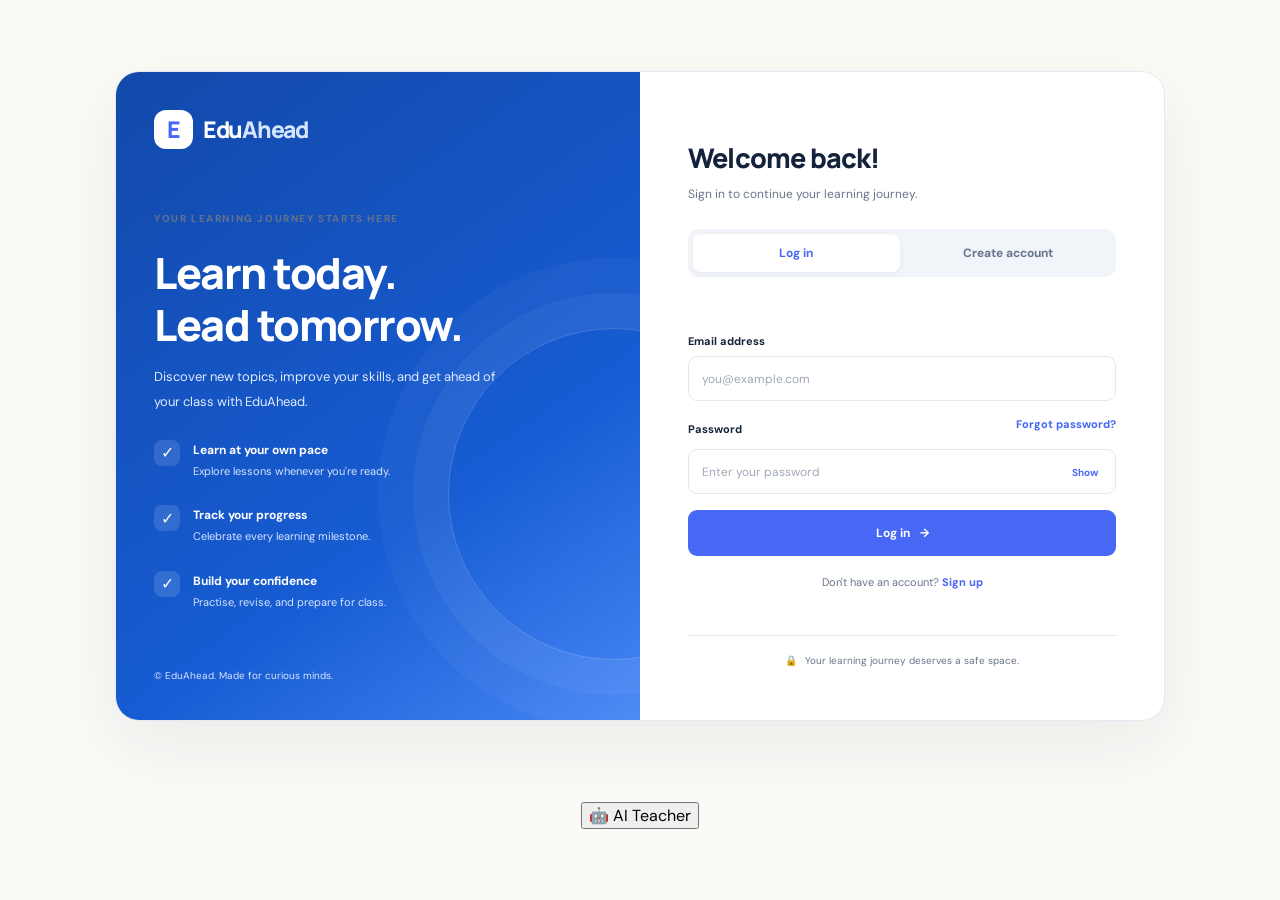
==== index.html @ b014bc75 "feat: Add login and registration functionality with tab switching - Implemented login and signup for" ====
<!DOCTYPE html>
<html lang="en">
<head>
  <meta charset="UTF-8">
  <meta name="viewport" content="width=device-width, initial-scale=1.0">
  <meta name="theme-color" content="#175cd3">
  <link rel="shortcut icon" href="1791923686177.jpg" type="image/jpg">
  <title>EduAhead | Login & Sign Up</title>
  <link rel="stylesheet" href="index2.css"> 
</head>
<body>
  <main class="auth-container">
    <section class="welcome-panel">
      <a href="#" class="brand">
        <span class="brand-logo">E</span>
        <span>Edu<span class="brand-blue">Ahead</span></span>
      </a>

      <div class="welcome-content">
        <span class="eyebrow">YOUR LEARNING JOURNEY STARTS HERE</span>
        <h1>Learn today.<br>Lead tomorrow.</h1>
        <p>
          Discover new topics, improve your skills, and get ahead
          of your class with EduAhead.
        </p>

        <div class="feature">
          <span>✓</span>
          <div>
            <strong>Learn at your own pace</strong>
            <small>Explore lessons whenever you're ready.</small>
          </div>
        </div>

        <div class="feature">
          <span>✓</span>
          <div>
            <strong>Track your progress</strong>
            <small>Celebrate every learning milestone.</small>
          </div>
        </div>

        <div class="feature">
          <span>✓</span>
          <div>
            <strong>Build your confidence</strong>
            <small>Practise, revise, and prepare for class.</small>
          </div>
        </div>
      </div>

      <p class="copyright">
        © <span id="year"></span> EduAhead. Made for curious minds.
      </p>
    </section>

    <section class="form-panel">
      <div class="mobile-brand">
        <span class="brand-logo">E</span>
        <span>Edu<span class="brand-blue">Ahead</span></span>
      </div>

      <div class="form-heading">
        <h2 id="formTitle">Welcome back!</h2>
        <p id="formSubtitle">Sign in to continue your learning journey.</p>
      </div>

      <div class="tabs">
        <button type="button" class="tab active" id="loginTab">
          Log in
        </button>
        <button type="button" class="tab" id="signupTab">
          Create account
        </button>
      </div>

      <div id="message" class="message" role="status"
           aria-live="polite"></div>

      <!-- LOGIN FORM -->
      <form id="loginForm">
        <div class="form-group">
          <label for="loginEmail">Email address</label>
          <input type="email" id="loginEmail"
                 placeholder="you@example.com" required>
        </div>

        <div class="form-group">
          <div class="label-row">
            <label for="loginPassword">Password</label>
            <button type="button" class="text-link"
                    id="forgotPassword">Forgot password?</button>
          </div>

          <div class="password-wrap">
            <input type="password" id="loginPassword"
                   placeholder="Enter your password"
                   minlength="6" required>
            <button type="button" class="show-password"
                    data-target="loginPassword">Show</button>
          </div>
        </div>

       <button
  type="submit" class="primary-button">
  Log in <span>→</span>
</button>

        <p class="switch-text">
          Don't have an account?
          <button type="button" class="text-link" id="toSignup">
            Sign up
          </button>
        </p>
      </form>

      <!-- REGISTRATION FORM -->
      <form id="signupForm" class="hidden">
        <div class="form-group">
          <label for="fullName">Full name</label>
          <input type="text" id="fullName"
                 placeholder="Enter your full name"
                 autocomplete="name" required>
        </div>

        <div class="form-group">
          <label for="signupEmail">Email address</label>
          <input type="email" id="signupEmail"
                 placeholder="you@example.com"
                 autocomplete="email" required>
        </div>

        <div class="form-group">
          <label for="role">Account type</label>
          <select id="role" required>
            <option value="student">Student</option>
            <option value="teacher">Teacher</option>
            <option value="administrator">Administrator</option>
          </select>
          <small class="field-hint">
            Administrator access must be approved separately.
          </small>
        </div>

        <div class="form-group">
          <label for="signupPassword">Create password</label>
          <div class="password-wrap">
            <input type="password" id="signupPassword"
                   placeholder="At least 8 characters"
                   minlength="8" autocomplete="new-password"
                   required>
            <button type="button" class="show-password"
                    data-target="signupPassword">Show</button>
          </div>
        </div>

        <div class="form-group">
          <label for="confirmPassword">Confirm password</label>
          <div class="password-wrap">
            <input type="password" id="confirmPassword"
                   placeholder="Repeat your password"
                   minlength="8" autocomplete="new-password"
                   required>
            <button type="button" class="show-password"
                    data-target="confirmPassword">Show</button>
          </div>
        </div>

        <label class="terms">
          <input type="checkbox" id="agreeTerms" required>
          <span>I agree to use EduAhead responsibly and follow its
            learning guidelines.</span>
        </label>

        <button type="submit" class="primary-button">
          Create account <span>→</span>
        </button>

        <p class="switch-text">
          Already registered?
          <button type="button" class="text-link" id="toLogin" >
            Log in
          </button>
        </p>
      </form>

      <p class="security-note">
        <span>🔒</span> Your learning journey deserves a safe space.
      </p>
    </section>
  </main>

  <script src="js/config.js"></script>
  <script src="js/backend.js"></script>
  <script src="script2.js"></script>
  <!-- AI Teacher Button -->
<button id="aiTeacherButton" class="ai-teacher-button"
        aria-label="Open AI Teacher">
  🤖 <span>AI Teacher</span>
</button>

<!-- AI Teacher Chat Window -->
<section id="aiTeacherPanel" class="ai-teacher-panel"
         role="dialog" aria-label="AI Teacher chat" hidden>

  <header class="ai-teacher-header">
    <div class="ai-teacher-avatar">🤖</div>
    <div>
      <h3>EduAhead AI Teacher</h3>
      <p>Here to help you learn</p>
    </div>
    <button id="closeAiTeacher" class="ai-close"
            aria-label="Close chat">×</button>
  </header>

  <div id="aiTeacherMessages" class="ai-teacher-messages"
       aria-live="polite">
    <div class="ai-message ai-bot">
      Hello! 👋 I'm your AI Teacher. Ask me about Mathematics,
      Science, English, or any topic you're studying.
    </div>
  </div>

  <form id="aiTeacherForm" class="ai-teacher-form">
    <input id="aiTeacherInput" type="text"
           placeholder="Ask your teacher a question..."
           autocomplete="off" required>
    <button id="aiTeacherSend" type="submit">Send</button>
  </form>
</section>

<link rel="stylesheet" href="ai-teacher.css">
<script src="ai-teacher.js" defer></script>
</body>
</html>
---- index2.css ----
@import url('https://fonts.googleapis.com/css2?family=DM+Sans:wght@400;500;600;700&family=Manrope:wght@400;500;600;700;800&display=swap');

:root {
  --blue: #175cd3;
  --blue-dark: #1249aa;
  --blue-light: #edf4ff;
  --text: #182230;
  --muted: #667085;
  --border: #e4e9f1;
  --background: #f5f7fb;
  --white: #ffffff;
}

* {
  box-sizing: border-box;
}

body {
  margin: 0;
  min-height: 100vh;
  padding: 30px;
  display: grid;
  place-items: center;
  background: var(--background);
  color: var(--text);
  font-family: 'DM Sans', sans-serif;
}

button, input, select {
  font: inherit;
}

button {
  cursor: pointer;
}

.auth-container {
  width: min(100%, 1050px);
  min-height: 650px;
  display: grid;
  grid-template-columns: 1fr 1fr;
  overflow: hidden;
  background: var(--white);
  border: 1px solid var(--border);
  border-radius: 24px;
  box-shadow: 0 25px 70px #18223012;
}

.welcome-panel {
  position: relative;
  display: flex;
  flex-direction: column;
  padding: 38px;
  color: white;
  background: linear-gradient(145deg, #1249aa, #175cd3 65%, #4787f5);
  overflow: hidden;
}

.welcome-panel::after {
  content: "";
  position: absolute;
  width: 330px;
  height: 330px;
  right: -140px;
  bottom: 60px;
  border: 1px solid #ffffff30;
  border-radius: 50%;
  box-shadow: 0 0 0 35px #ffffff0b,
              0 0 0 70px #ffffff08;
  pointer-events: none;
}

.brand {
  display: flex;
  align-items: center;
  gap: 10px;
  color: white;
  text-decoration: none;
  font: 800 24px Manrope, sans-serif;
  letter-spacing: -0.8px;
}

.brand-logo {
  width: 39px;
  height: 39px;
  display: grid;
  place-items: center;
  border-radius: 12px;
  background: white;
  color: var(--blue);
  font: 800 23px Manrope, sans-serif;
}

.brand-blue {
  color: #78aaff;
}

.welcome-panel .brand-blue {
  color: #d5e5ff;
}

.welcome-content {
  position: relative;
  z-index: 1;
  margin: auto 0;
  padding: 48px 0;
}

.eyebrow {
  color: #d7e5ff;
  font-size: 10px;
  font-weight: 700;
  letter-spacing: 1.5px;
}

.welcome-content h1 {
  margin: 20px 0 15px;
  font: 800 clamp(30px, 4vw, 43px)/1.2 Manrope, sans-serif;
  letter-spacing: -1.5px;
}

.welcome-content > p {
  max-width: 360px;
  color: #e1ebff;
  font-size: 13px;
  line-height: 1.9;
}

.feature {
  display: flex;
  gap: 13px;
  align-items: flex-start;
  margin-top: 25px;
}

.feature > span {
  flex-shrink: 0;
  display: grid;
  place-items: center;
  width: 26px;
  height: 26px;
  border-radius: 8px;
  background: #ffffff20;
  color: white;
}

.feature strong,
.feature small {
  display: block;
}

.feature strong {
  font-size: 12px;
  margin: 2px 0 5px;
}

.feature small {
  color: #d6e4ff;
  font-size: 11px;
  line-height: 1.6;
}

.copyright {
  position: relative;
  z-index: 1;
  margin: 0;
  color: #d6e4ff;
  font-size: 10px;
}

.form-panel {
  padding: 45px 48px 30px;
  display: flex;
  flex-direction: column;
  justify-content: center;
}

.mobile-brand {
  display: none;
}

.form-heading h2 {
  margin: 0 0 8px;
  font: 800 27px Manrope, sans-serif;
  letter-spacing: -0.8px;
}

.form-heading p {
  margin: 0;
  color: var(--muted);
  font-size: 12px;
  line-height: 1.7;
}

.tabs {
  display: grid;
  grid-template-columns: 1fr 1fr;
  gap: 5px;
  padding: 5px;
  margin: 25px 0 20px;
  border-radius: 11px;
  background: #f1f4f9;
}

.tab {
  padding: 11px 8px;
  border: 0;
  border-radius: 8px;
  background: transparent;
  color: var(--muted);
  font-size: 12px;
  font-weight: 700;
}

.tab.active {
  color: var(--blue);
  background: white;
  box-shadow: 0 2px 7px #1822300c;
}

.form-group {
  display: grid;
  gap: 8px;
  margin-bottom: 16px;
}

.form-group > label,
.label-row label {
  font-size: 11px;
  font-weight: 700;
}

.form-group input,
.form-group select {
  width: 100%;
  min-width: 0;
  height: 45px;
  padding: 0 13px;
  outline: none;
  color: var(--text);
  background: white;
  border: 1px solid var(--border);
  border-radius: 9px;
  font-size: 12px;
  transition: border-color .2s, box-shadow .2s;
}

.form-group input:focus,
.form-group select:focus {
  border-color: #84adff;
  box-shadow: 0 0 0 3px #175cd315;
}

.form-group input::placeholder {
  color: #a0a9b8;
}

.label-row {
  display: flex;
  align-items: center;
  justify-content: space-between;
}

.text-link {
  padding: 0;
  border: 0;
  background: none;
  color: var(--blue);
  font-size: 11px;
  font-weight: 700;
}

.text-link:hover {
  text-decoration: underline;
}

.password-wrap {
  position: relative;
}

.password-wrap input {
  padding-right: 55px;
}

.show-password {
  position: absolute;
  top: 50%;
  right: 12px;
  transform: translateY(-50%);
  border: 0;
  background: none;
  color: var(--blue);
  font-size: 10px;
  font-weight: 700;
}

.field-hint {
  color: var(--muted);
  font-size: 10px;
  line-height: 1.5;
}

.primary-button {
  width: 100%;
  min-height: 46px;
  display: flex;
  align-items: center;
  justify-content: center;
  gap: 10px;
  margin-top: 8px;
  padding: 12px;
  border: 0;
  border-radius: 9px;
  background: var(--blue);
  color: white;
  font-size: 12px;
  font-weight: 700;
  transition: background .2s, transform .2s;
}

.primary-button:hover {
  background: var(--blue-dark);
  transform: translateY(-1px);
}

.primary-button:disabled {
  opacity: .65;
  cursor: wait;
  transform: none;
}

.switch-text {
  margin: 19px 0;
  text-align: center;
  color: var(--muted);
  font-size: 11px;
}

.terms {
  display: flex;
  align-items: flex-start;
  gap: 9px;
  margin: 2px 0 15px;
  color: var(--muted);
  font-size: 10px;
  line-height: 1.6;
}

.terms input {
  margin-top: 2px;
  accent-color: var(--blue);
}

.security-note {
  margin: 17px 0 0;
  padding-top: 18px;
  border-top: 1px solid var(--border);
  color: var(--muted);
  text-align: center;
  font-size: 10px;
}

.security-note span {
  margin-right: 5px;
}

.message {
  display: none;
  margin: 0 0 15px;
  padding: 11px 12px;
  border-radius: 8px;
  font-size: 11px;
  line-height: 1.6;
}

.message.show {
  display: block;
}

.message.error {
  background: #fff1f0;
  color: #b42318;
  border: 1px solid #fecdca;
}

.message.success {
  background: #e8f8f1;
  color: #067647;
  border: 1px solid #abefc6;
}

.hidden {
  display: none !important;
}

@media (max-width: 800px) {
  body {
    padding: 18px;
  }

  .auth-container {
    max-width: 520px;
    grid-template-columns: 1fr;
    min-height: auto;
  }

  .welcome-panel {
    display: none;
  }

  .form-panel {
    padding: 30px;
  }

  .mobile-brand {
    display: flex;
    align-items: center;
    gap: 9px;
    margin-bottom: 30px;
    font: 800 21px Manrope, sans-serif;
  }

  .mobile-brand .brand-logo {
    background: var(--blue);
    color: white;
    width: 34px;
    height: 34px;
    font-size: 20px;
  }
}

@media (max-width: 420px) {
  body {
    padding: 0;
    background: white;
  }

  .auth-container {
    width: 100%;
    min-height: 100vh;
    border: 0;
    border-radius: 0;
    box-shadow: none;
  }

  .form-panel {
    padding: 25px 22px;
  }
}
---- ai-teacher.css ----
/* EduAhead — responsive landing page */
:root{--navy:#0b1b35;--ink:#14233b;--muted:#68758a;--blue:#4768f5;--blue-dark:#3653df;--paper:#fbfaf7;--line:#e8eaf0;--lilac:#e8e4ff;--radius:22px;--shadow:0 22px 70px rgba(15,35,69,.12)}
*{box-sizing:border-box}html{scroll-behavior:smooth;scroll-padding-top:90px}body{margin:0;background:var(--paper);color:var(--ink);font-family:"DM Sans",sans-serif;-webkit-font-smoothing:antialiased}body.menu-open{overflow:hidden}a{color:inherit;text-decoration:none}button,input{font:inherit}button{cursor:pointer}button:focus-visible,a:focus-visible,input:focus-visible{outline:3px solid #91a3ff;outline-offset:3px}.container{width:min(1160px,calc(100% - 48px));margin-inline:auto}.section-pad{padding:110px 0}.announcement{height:38px;background:#101e38;color:#e9edff;display:flex;align-items:center;justify-content:center;gap:9px;font-size:11px;letter-spacing:.01em}.announcement a{color:#bfc9ff;font-weight:700;margin-left:7px}.announcement-dot{width:6px;height:6px;border-radius:50%;background:#8af0c4}.site-header{height:78px;background:rgba(251,250,247,.91);backdrop-filter:blur(16px);position:sticky;top:0;z-index:50;border-bottom:1px solid rgba(226,229,236,.7)}.nav{height:100%;display:flex;align-items:center;justify-content:space-between}.brand{display:inline-flex;align-items:center;gap:10px;font-family:Manrope,sans-serif;font-size:23px;font-weight:800;letter-spacing:-1.3px}.brand-accent{color:var(--blue)}.brand-mark{width:27px;height:27px;display:flex;align-items:flex-end;gap:3px;padding:4px;border-radius:9px;background:var(--blue);transform:rotate(-8deg)}.brand-mark span{width:5px;border-radius:4px;background:#fff;display:block}.brand-mark span:nth-child(1){height:9px}.brand-mark span:nth-child(2){height:15px}.brand-mark span:nth-child(3){height:11px}.nav-links{display:flex;align-items:center;gap:34px;margin-left:auto;margin-right:38px}.nav-links a{font-size:12px;color:#536078;font-weight:600;transition:color .2s}.nav-links a:hover{color:var(--blue)}.button{display:inline-flex;align-items:center;justify-content:center;gap:18px;border:0;border-radius:9px;padding:14px 18px;font-size:12px;font-weight:700;transition:transform .2s,box-shadow .2s,background .2s}.button:hover{transform:translateY(-2px)}.button span{font-size:16px}.button-dark{background:var(--navy);color:white}.button-dark:hover{background:#20365a;box-shadow:0 9px 22px #0b1b3525}.nav-cta{padding:13px 17px}.nav-mobile-cta,.menu-toggle{display:none}
.hero{position:relative;overflow:hidden;padding-top:91px;padding-bottom:34px;background:linear-gradient(115deg,#f9f8f4 0%,#f7f7ff 60%,#f6f7ff 100%)}.hero-glow{position:absolute;pointer-events:none;border-radius:50%;filter:blur(3px)}.glow-one{width:460px;height:460px;right:-110px;top:20px;background:radial-gradient(circle,#e6e5ff99,transparent 68%)}.glow-two{width:260px;height:260px;left:30%;bottom:-180px;background:radial-gradient(circle,#e7edff,transparent 70%)}.hero-grid{position:relative;display:grid;grid-template-columns:1fr .92fr;gap:70px;align-items:center;min-height:490px}.hero-copy{padding-bottom:16px}.eyebrow{display:inline-flex;align-items:center;gap:8px;font-size:10px;letter-spacing:1.6px;font-weight:800;color:#64718b}.eyebrow-icon{color:var(--blue);font-size:15px}.hero h1,.section-heading h2,.courses-heading h2,.ai-copy h2,.testimonial-intro h2,.cta-card h2{font-family:Manrope,sans-serif;letter-spacing:-2.8px;font-weight:800}.hero h1{font-size:clamp(48px,5.6vw,76px);line-height:1.04;margin:24px 0 22px;color:var(--navy)}.hero h1 span,.section-heading h2 span,.courses-heading h2 span,.testimonial-intro h2 span{color:var(--blue)}.hero-description{font-size:15px;line-height:1.85;color:#657087;max-width:440px;margin:0}.hero-actions{display:flex;align-items:center;gap:24px;margin-top:29px}.button-primary{background:var(--blue);color:#fff;padding:16px 19px;box-shadow:0 10px 25px #4768f52c}.button-primary:hover{background:var(--blue-dark);box-shadow:0 12px 27px #4768f544}.watch-link{display:inline-flex;align-items:center;gap:10px;font-size:12px;font-weight:700;color:#394761}.play-icon{width:29px;height:29px;border-radius:50%;display:grid;place-items:center;background:white;color:var(--blue);font-size:9px;box-shadow:0 4px 15px #182c5010}.hero-proof{display:flex;align-items:center;gap:13px;margin-top:39px}.avatar-stack{display:flex;padding-left:3px}.avatar{width:29px;height:29px;border:2px solid var(--paper);border-radius:50%;display:grid;place-items:center;font-size:9px;font-weight:800;margin-left:-5px}.avatar-a{background:#f2b99f;color:#5e3128}.avatar-b{background:#c4d9a5;color:#315034}.avatar-c{background:#d3c6ff;color:#453777}.avatar-d{background:#172744;color:white}.hero-proof strong,.hero-proof span{display:block}.hero-proof strong{font-size:11px}.hero-proof div:last-child span{font-size:10px;color:#8991a0;margin-top:3px}.hero-visual{position:relative;min-height:470px;display:grid;place-items:center}.learning-card{position:relative;width:min(340px,82%);background:#fff;border:1px solid #eff0f6;border-radius:18px;padding:16px;box-shadow:0 26px 65px #15254c18;transform:rotate(2deg);z-index:2}.learning-card-top{display:flex;justify-content:space-between;align-items:center;margin-bottom:13px}.live-pill{font-size:7px;letter-spacing:1px;font-weight:800;color:#68758a;display:flex;align-items:center;gap:6px}.live-pill i,.chat-header span i{display:inline-block;width:5px;height:5px;border-radius:50%;background:#45d4a0}.dots{letter-spacing:2px;color:#a4acbc;font-size:12px}.course-art{height:175px;border-radius:11px;overflow:hidden;background:#d9ddff;position:relative}.art-circle{position:absolute;width:190px;height:190px;border-radius:50%;background:#a9b2ff;right:-28px;top:-66px}.art-grid{position:absolute;inset:0;background-image:linear-gradient(#fff4 1px,transparent 1px),linear-gradient(90deg,#fff4 1px,transparent 1px);background-size:20px 20px}.art-label{position:absolute;left:18px;bottom:17px;font-family:Manrope,sans-serif;font-weight:800;font-size:27px;line-height:.95;letter-spacing:-1px;color:#14234a}.art-orb{position:absolute;right:31px;bottom:20px;width:72px;height:72px;border-radius:50%;background:linear-gradient(145deg,#ffcc91,#ff846f);box-shadow:inset -12px -9px 0 #d96c7b40}.art-star{position:absolute;right:22px;top:20px;font-size:25px;color:#fff}.course-info{padding:15px 3px 2px}.course-meta{display:flex;justify-content:space-between;gap:10px;color:#77839a;font-size:8px;letter-spacing:.8px;font-weight:800}.course-info h3{font-family:Manrope,sans-serif;font-size:18px;line-height:1.25;letter-spacing:-.5px;margin:9px 0 15px}.progress-row{display:flex;justify-content:space-between;font-size:9px;color:#7a8497}.progress-row strong{color:var(--blue)}.progress-track{height:5px;background:#edf0f8;border-radius:9px;margin-top:7px;overflow:hidden}.progress-track span{height:100%;display:block;background:var(--blue);border-radius:9px}.continue-row{display:flex;align-items:center;gap:9px;margin-top:15px;padding-top:12px;border-top:1px solid #f0f1f6}.mini-avatar{width:30px;height:30px;display:grid;place-items:center;border-radius:9px;background:#ffdfbd;color:#804c28;font-size:9px;font-weight:800}.continue-row strong,.continue-row small{display:block}.continue-row strong{font-size:9px}.continue-row small{font-size:8px;color:#8790a0;margin-top:3px}.round-arrow{margin-left:auto;width:29px;height:29px;border:0;border-radius:50%;background:#f0f2ff;color:var(--blue);font-size:15px}.floating-note{position:absolute;z-index:3;display:flex;align-items:center;gap:10px;background:#fff;padding:12px 14px;border:1px solid #f0f1f5;border-radius:12px;box-shadow:0 12px 35px #17274b12}.floating-note strong,.floating-note small{display:block;white-space:nowrap}.floating-note strong{font-size:10px}.floating-note small{font-size:8px;color:#8a93a3;margin-top:4px}.note-top{top:32px;right:-9px;transform:rotate(-3deg)}.note-bottom{bottom:32px;left:-14px;transform:rotate(2deg)}.note-icon{width:29px;height:29px;border-radius:9px;display:grid;place-items:center}.note-purple{background:#eeeaff;color:#765af3}.note-spark{color:#40b88b;font-size:15px;margin-left:3px}.score-icon{width:29px;height:29px;border-radius:9px;display:grid;place-items:center;background:#fff1c7;color:#e2a11b}.mini-chart{font-size:13px;color:#5d75ee;letter-spacing:1px;margin-left:5px}.visual-orbit{position:absolute;border:1px solid #cfd5ff;border-radius:50%;transform:rotate(-25deg)}.orbit-a{width:430px;height:300px}.orbit-b{width:360px;height:420px;transform:rotate(43deg);border-color:#dfe2f8}.hero-bottom{position:relative;border-top:1px solid #e6e7ef;margin-top:60px;padding-top:21px;display:flex;align-items:center;justify-content:space-between}.hero-bottom>span{font-size:9px;letter-spacing:1.5px;font-weight:800;color:#9aa2b0}.trust-logos{display:flex;align-items:center;gap:clamp(22px,5vw,70px);color:#7d8799}.trust-logos b{font-family:Manrope,sans-serif;font-size:17px;letter-spacing:-.8px}.trust-logos b span{color:#a6b0c1}.trust-logos .logo-serif{font-family:Georgia,serif;font-weight:500;font-size:19px}.trust-logos .logo-spaced{letter-spacing:2px;font-size:12px}.trust-logos .logo-round{font-weight:800;font-size:16px}.trust-logos .logo-round span{font-size:8px;vertical-align:top}
.features{background:#fff}.section-heading{max-width:620px}.centered{text-align:center;margin-inline:auto}.section-heading h2,.courses-heading h2,.testimonial-intro h2{font-size:clamp(36px,4.3vw,53px);line-height:1.13;margin:17px 0 15px}.section-heading>p,.testimonial-intro>p{color:#758096;line-height:1.8;font-size:13px;max-width:470px;margin:0 auto}.feature-grid{display:grid;grid-template-columns:repeat(3,1fr);gap:18px;margin-top:52px}.feature-card{min-height:315px;border-radius:17px;padding:27px 25px;position:relative;overflow:hidden}.feature-blue{background:#e9efff}.feature-lilac{background:#eeeaff}.feature-yellow{background:#fff2d2}.feature-icon{width:39px;height:39px;border-radius:12px;display:grid;place-items:center;background:#fff;color:#4e69e8;font-size:20px;margin-bottom:25px;box-shadow:0 4px 12px #25365b08}.feature-lilac .feature-icon{color:#8c67e9}.feature-yellow .feature-icon{color:#b58115}.card-kicker{font-size:8px;letter-spacing:1.4px;font-weight:800;color:#737e94}.feature-card h3{font-family:Manrope,sans-serif;font-size:25px;line-height:1.12;letter-spacing:-1px;margin:12px 0}.feature-card p{font-size:11px;line-height:1.8;color:#69758c;max-width:250px}.feature-decoration{position:absolute;right:22px;bottom:-18px;width:125px;height:90px}.path-art span{position:absolute;width:80px;height:80px;border:1px solid #9eb1f8;border-radius:50%;right:0;bottom:0}.path-art span:nth-child(2){width:58px;height:58px;right:24px;bottom:12px}.path-art span:nth-child(3){width:35px;height:35px;right:45px;bottom:24px;background:#b9c8ff}.path-art i{position:absolute;right:21px;top:3px;font-style:normal;font-size:23px;color:#4768f5}.ai-bubble{position:absolute;bottom:22px;right:20px;display:flex;gap:13px;align-items:center;background:white;padding:10px 13px;border-radius:10px;box-shadow:0 5px 20px #43358b10;font-size:9px;color:#778098}.ai-bubble b{color:#8864e7;font-size:17px}.progress-art{position:absolute;right:18px;bottom:18px;width:140px;padding:12px;background:#fff9;border-radius:10px}.progress-art>span{display:block;font-size:8px;color:#88826e}.progress-art strong{display:block;font-size:16px;margin-top:5px}.progress-art strong i{font-size:12px;color:#299c6c;font-style:normal}.progress-art div{display:flex;gap:4px;align-items:flex-end;height:27px;margin-top:7px}.progress-art div i{display:block;flex:1;background:#e9d18f;border-radius:3px 3px 0 0}.progress-art div i:nth-child(1){height:35%}.progress-art div i:nth-child(2){height:52%}.progress-art div i:nth-child(3){height:43%}.progress-art div i:nth-child(4){height:80%}.progress-art div i:nth-child(5){height:65%}.progress-art div i:nth-child(6){height:92%}.progress-art div i:nth-child(7){height:100%;background:#e9ad36}
.courses{background:#f7f8fc}.courses-heading{display:flex;justify-content:space-between;align-items:flex-end;gap:25px}.courses-heading h2{margin-bottom:0}.text-link{font-size:11px;font-weight:800;color:var(--blue);padding-bottom:10px;white-space:nowrap}.text-link span{font-size:15px;margin-left:7px}.course-filters{display:flex;gap:8px;margin:37px 0 24px;flex-wrap:wrap}.filter-btn{border:1px solid #e7e9f1;background:transparent;border-radius:8px;padding:10px 14px;font-size:10px;font-weight:700;color:#727d92;transition:all .2s}.filter-btn.active,.filter-btn:hover{background:var(--navy);color:#fff;border-color:var(--navy)}.filter-btn span{margin-left:7px;color:#aab5ff}.filter-btn.active span{color:#c6ceff}.course-grid{display:grid;grid-template-columns:repeat(3,1fr);gap:19px}.course-card{border:1px solid #e9ebf2;background:#fff;border-radius:15px;overflow:hidden;transition:transform .25s,box-shadow .25s,border-color .25s}.course-card:hover{transform:translateY(-5px);box-shadow:0 16px 35px #17264d0d;border-color:#dce1f5}.course-thumbnail{height:185px;position:relative;overflow:hidden}.thumbnail-tag{position:absolute;top:13px;left:13px;background:#ffffffdc;border-radius:5px;padding:6px 8px;font-size:7px;font-weight:800;letter-spacing:.7px;z-index:2;color:#45516a}.thumb-orange{background:#ffc08b}.abstract-type{font-family:Georgia,serif;font-size:108px;font-style:italic;position:absolute;left:32px;top:20px;color:#f86b4d;z-index:1;letter-spacing:-10px}.thumb-sun{position:absolute;width:170px;height:170px;border-radius:50%;background:#ff784f;right:-20px;bottom:-60px;box-shadow:inset -20px -10px #e45b3d}.thumb-caption{position:absolute;right:16px;top:48px;font-family:Manrope,sans-serif;font-weight:800;font-size:18px;line-height:.95;color:#fff;letter-spacing:-.5px}.thumb-green{background:#b9e6cc}.code-window{position:absolute;width:195px;height:125px;left:50%;top:50%;transform:translate(-50%,-42%) rotate(-4deg);background:#142b3c;border-radius:9px;box-shadow:0 13px 25px #123c3025;padding:12px}.code-window>span{color:#6bd5a3;font-size:8px;letter-spacing:3px}.code-window b{display:block;font-size:45px;color:#d5ff8e;text-align:center;margin-top:2px;font-family:monospace}.code-window small{display:block;color:#8bc8b0;font-size:8px;text-align:center}.thumb-squiggle{position:absolute;right:15px;bottom:3px;color:#247d5a;font-size:60px;transform:rotate(-20deg)}.thumb-purple{background:#d8ceff}.chart-art{position:absolute;left:25px;bottom:20px;display:flex;align-items:flex-end;gap:8px;height:95px}.chart-art i{display:block;width:21px;background:#8b73ec;border-radius:6px 6px 0 0}.chart-art i:nth-child(1){height:32%}.chart-art i:nth-child(2){height:50%}.chart-art i:nth-child(3){height:42%}.chart-art i:nth-child(4){height:76%}.chart-art i:nth-child(5){height:100%;background:#624ad2}.chart-line{position:absolute;right:30px;top:50px;font-size:66px;color:#7358e4}.thumb-number{position:absolute;right:15px;bottom:15px;font-size:8px;letter-spacing:2px;color:#6b56c5}.thumb-blue{background:#bfdcff}.data-circles{position:absolute;left:23px;top:34px;display:flex;gap:5px}.data-circles i{width:27px;height:27px;border:1px solid #6797d4;border-radius:50%;display:block}.data-circles i:nth-child(2){background:#659be0}.data-circles i:nth-child(3){background:#e8f5ff}.data-circles i:nth-child(4){background:#376fc0}.data-word{position:absolute;right:23px;bottom:20px;font-family:Manrope,sans-serif;font-weight:800;font-size:27px;line-height:.92;letter-spacing:-1px;color:#24569b}.thumb-pink{background:#f5c9d8}.design-shapes i{position:absolute;display:block}.design-shapes i:nth-child(1){width:90px;height:90px;border-radius:50%;background:#f57c9d;left:24px;bottom:15px}.design-shapes i:nth-child(2){width:85px;height:85px;background:#ffeaa0;transform:rotate(35deg);left:85px;top:39px}.design-shapes i:nth-child(3){width:60px;height:60px;border:11px solid #b27bdf;border-radius:50%;right:22px;top:35px}.design-text{position:absolute;left:28px;top:30px;font-size:17px;line-height:1;font-weight:800;color:#5b2341;letter-spacing:-.5px}.thumb-yellow{background:#ffe39c}.money-coin{position:absolute;right:27px;top:38px;width:73px;height:73px;border-radius:50%;display:grid;place-items:center;background:#fff2c7;border:8px solid #e8b84b;color:#a7791e;font-size:31px;box-shadow:0 7px 0 #d69d32}.money-copy{position:absolute;left:23px;bottom:22px;font-family:Manrope,sans-serif;font-size:21px;font-weight:800;line-height:.98;color:#75531b;letter-spacing:-.8px}.money-lines{position:absolute;right:20px;bottom:18px;width:85px;height:3px;background:#c89535;box-shadow:0 -9px #c89535,0 -18px #c89535;transform:rotate(-25deg)}.course-card-body{padding:17px}.course-meta{display:flex;align-items:center;justify-content:space-between;font-size:8px;letter-spacing:.8px;color:#7c879a;font-weight:800}.course-card-body h3{font-family:Manrope,sans-serif;font-size:16px;letter-spacing:-.5px;margin:12px 0 7px}.course-card-body p{font-size:10px;color:#818b9e;margin:0;line-height:1.6}.course-footer{display:flex;align-items:center;justify-content:space-between;border-top:1px solid #f0f1f5;margin-top:17px;padding-top:13px}.teacher{display:flex;align-items:center;gap:7px;font-size:9px;font-weight:700;color:#566177}.teacher-avatar{width:25px;height:25px;border-radius:50%;display:grid;place-items:center;font-size:7px;font-weight:800}.teacher-one{background:#f4d4bc;color:#76452c}.teacher-two{background:#c4e5d0;color:#2c6345}.teacher-three{background:#d5c9fa;color:#614ca4}.teacher-four{background:#bcd8f8;color:#2d598c}.teacher-five{background:#f6c4d5;color:#923d61}.teacher-six{background:#f8df9e;color:#87641d}.course-level{font-size:8px;color:#8a94a5;background:#f5f6fa;border-radius:5px;padding:6px 7px}.no-results{text-align:center;color:#78839a;font-size:13px;padding:28px}
.ai-section{background:#101e38;color:white;position:relative;overflow:hidden}.ai-section:before{content:"";position:absolute;width:500px;height:500px;right:-160px;top:-210px;border-radius:50%;background:radial-gradient(circle,#5141a944,transparent 70%)}.ai-layout{position:relative;display:grid;grid-template-columns:.9fr 1fr;gap:95px;align-items:center}.eyebrow-light{color:#b8c4e4}.ai-copy h2{font-size:clamp(37px,4.3vw,55px);line-height:1.12;margin:18px 0}.ai-copy h2 span{color:#9eabff}.ai-copy>p{color:#b7c1d5;font-size:12px;line-height:1.9;max-width:420px}.ai-benefits{padding:0;margin:24px 0 27px;list-style:none;display:grid;gap:13px}.ai-benefits li{font-size:11px;color:#e0e6f4;display:flex;align-items:center;gap:10px}.ai-benefits li span{width:18px;height:18px;border-radius:50%;display:grid;place-items:center;background:#2d4965;color:#9de6c4;font-size:10px}.button-light{background:#fff;color:var(--navy);padding:15px 18px}.button-light:hover{background:#e9edff}.ai-disclaimer{display:block;color:#8794ae;font-size:9px;margin-top:12px}.chat-demo{border:1px solid #34415b;background:#fdfdff;border-radius:17px;overflow:hidden;box-shadow:0 25px 65px #0003;color:var(--ink);min-height:425px;display:flex;flex-direction:column;transition:box-shadow .3s,transform .3s}.chat-demo.chat-highlight{box-shadow:0 0 0 4px #9eabff4a,0 25px 65px #0003;transform:translateY(-3px)}.chat-header{display:flex;align-items:center;gap:11px;padding:17px 19px;border-bottom:1px solid #edf0f6}.bot-avatar{width:35px;height:35px;border-radius:11px;background:#e9e6ff;display:grid;place-items:center;color:#7358dc;font-size:20px}.chat-header strong,.chat-header span{display:block}.chat-header strong{font-size:11px}.chat-header span{font-size:9px;color:#8a94a7;margin-top:4px}.chat-header span i{margin-right:5px}.chat-more{margin-left:auto;background:none;border:0;color:#9ba4b4;letter-spacing:2px}.chat-content{padding:18px;flex:1}.chat-date{text-align:center;font-size:7px;letter-spacing:1.3px;color:#a2a9b7;margin:2px 0 20px}.message{display:flex;align-items:flex-start;gap:9px;max-width:92%;font-size:10px;line-height:1.7}.message-avatar{flex:none;width:23px;height:23px;border-radius:7px;background:#ece8ff;color:#785de3;display:grid;place-items:center}.bot-message>div{background:#f1f2f8;padding:11px 13px;border-radius:0 11px 11px 11px;color:#58647b}.user-message{margin:13px 0 13px auto;justify-content:flex-end}.user-message>div{background:#e9edff;color:#344b9a;padding:10px 13px;border-radius:11px 0 11px 11px;max-width:83%}.suggestions{display:flex;flex-wrap:wrap;gap:7px;margin:15px 0 0 32px}.suggestions button{background:white;border:1px solid #dfe3f3;border-radius:7px;padding:8px 9px;color:#5367bd;font-size:8px;transition:background .2s}.suggestions button:hover{background:#f0f2ff}.chat-input-row{border-top:1px solid #edf0f6;padding:12px;display:flex;gap:9px}.chat-input-row input{min-width:0;flex:1;border:1px solid #e7e9f1;border-radius:8px;padding:11px 12px;font-size:10px;outline:none;color:var(--ink)}.chat-input-row input:focus{border-color:#a5b2ff}.chat-input-row button{width:37px;height:37px;border:0;border-radius:8px;background:var(--blue);color:white;font-size:19px}
.steps-section{background:#fff}.steps-grid{display:grid;grid-template-columns:1fr 35px 1fr 35px 1fr;align-items:center;gap:15px;margin-top:56px}.step{padding:22px 19px;position:relative}.step-number{font-size:9px;letter-spacing:1px;font-weight:800;color:#a2aabb}.step-icon{width:49px;height:49px;border-radius:15px;display:grid;place-items:center;font-size:22px;margin:21px 0 19px}.step-icon-blue{background:#e9efff;color:#4768f5}.step-icon-lilac{background:#eeeaff;color:#8264dd}.step-icon-yellow{background:#fff2d2;color:#b7831c}.step h3{font-family:Manrope,sans-serif;font-size:17px;letter-spacing:-.5px;margin:0 0 9px}.step p{font-size:11px;line-height:1.8;color:#7d8799;margin:0;max-width:230px}.step-connector{color:#b4bed4;text-align:center;font-size:19px;margin-top:40px}
.testimonial-section{background:#f7f8fc}.testimonial-layout{display:grid;grid-template-columns:.8fr 1fr;gap:100px;align-items:center}.testimonial-intro h2{font-size:clamp(36px,4vw,50px)}.testimonial-intro>p{margin:0;max-width:360px}.testimonial-controls{display:flex;gap:9px;margin-top:27px}.testimonial-controls button{width:38px;height:38px;border:1px solid #e2e6ef;border-radius:9px;background:white;color:#58657b;font-size:17px;transition:all .2s}.testimonial-controls button:hover{background:var(--navy);color:white}.testimonial-card{background:#fff;border:1px solid #e9ebf2;border-radius:18px;padding:35px;position:relative;box-shadow:0 15px 45px #1d2d5007}.quote-mark{font-family:Georgia,serif;font-size:64px;line-height:.8;color:#a5b1ff}.quote-text{font-family:Manrope,sans-serif;font-size:19px;line-height:1.65;letter-spacing:-.5px;color:#26344d;min-height:126px;margin:17px 0 27px}.quote-bottom{display:flex;align-items:center;justify-content:space-between;border-top:1px solid #edf0f5;padding-top:20px;gap:12px}.quote-person{display:flex;align-items:center;gap:10px}.quote-avatar{width:38px;height:38px;border-radius:50%;background:#d5e9ce;color:#38603a;display:grid;place-items:center;font-size:10px;font-weight:800}.quote-person strong,.quote-person span{display:block}.quote-person strong{font-size:10px}.quote-person span{font-size:9px;color:#8a94a6;margin-top:4px}.quote-stars{color:#e7b34d;letter-spacing:2px;font-size:11px}.quote-count{position:absolute;right:35px;top:35px;font-size:9px;font-weight:800;color:#5e6fef}.quote-count span{color:#b1b7c5}
.cta-section{padding-top:25px;padding-bottom:90px;background:#f7f8fc}.cta-card{position:relative;overflow:hidden;text-align:center;border-radius:22px;background:#536df3;padding:69px 25px 60px;color:white}.cta-card:before,.cta-card:after{content:"";position:absolute;width:300px;height:300px;border:1px solid #ffffff2c;border-radius:50%;pointer-events:none}.cta-card:before{left:-130px;top:-150px;box-shadow:0 0 0 30px #ffffff09,0 0 0 60px #ffffff07}.cta-card:after{right:-130px;bottom:-180px;box-shadow:0 0 0 30px #ffffff09,0 0 0 60px #ffffff07}.cta-card .eyebrow{color:#dfe4ff}.cta-card h2{font-size:clamp(43px,5vw,60px);line-height:1.02;margin:19px 0 14px}.cta-card>p{font-size:12px;color:#e1e5ff;margin:0}.signup-form{position:relative;z-index:1;display:flex;gap:8px;max-width:420px;margin:28px auto 13px;padding:5px;background:#ffffff24;border:1px solid #ffffff3d;border-radius:11px}.signup-form input{min-width:0;flex:1;border:0;background:transparent;color:white;padding:11px 12px;font-size:10px;outline:none}.signup-form input::placeholder{color:#e0e5ff}.signup-form input:focus{outline:1px solid #ffffff7a;border-radius:5px}.signup-form .button{white-space:nowrap;padding:12px 14px;font-size:10px}.cta-card>small{font-size:9px;color:#dce2ff}.signup-message{font-size:11px;min-height:16px;color:#f7ffd4;position:relative;z-index:1}.cta-spark{position:absolute;color:#dfe4ff;font-size:31px}.spark-a{left:17%;top:27%}.spark-b{right:18%;bottom:24%;font-size:22px}
.footer{background:#fff}.footer-main{display:flex;align-items:center;gap:28px;padding-top:28px;padding-bottom:27px}.brand-footer{font-size:20px}.brand-footer .brand-mark{width:24px;height:24px}.footer-main>p{font-size:10px;color:#929bad;margin-right:auto}.footer-links{display:flex;gap:25px}.footer-links a{font-size:10px;color:#69758a;font-weight:600}.footer-links a:hover{color:var(--blue)}.footer-bottom{border-top:1px solid #edf0f5;display:flex;justify-content:space-between;padding-top:17px;padding-bottom:20px;font-size:9px;color:#9aa2b1}.footer-heart{color:#f18eaa;margin-left:4px}.toast{position:fixed;bottom:22px;left:50%;transform:translate(-50%,20px);opacity:0;pointer-events:none;z-index:100;background:#101e38;color:white;padding:12px 18px;border-radius:10px;font-size:11px;box-shadow:0 10px 35px #0002;transition:all .25s}.toast.show{opacity:1;transform:translate(-50%,0)}.sr-only{position:absolute;width:1px;height:1px;padding:0;margin:-1px;overflow:hidden;clip:rect(0,0,0,0);white-space:nowrap;border:0}.reveal{opacity:0;transform:translateY(20px);transition:opacity .65s ease,transform .65s cubic-bezier(.2,.7,.2,1)}.reveal.is-visible{opacity:1;transform:translateY(0)}.course-card[hidden]{display:none!important}
@media(max-width:1000px){.nav-links{gap:20px;margin-right:22px}.hero-grid{gap:30px}.hero h1{font-size:62px}.hero-visual{min-height:430px}.learning-card{width:310px}.note-top{right:-3px}.note-bottom{left:-3px}.ai-layout{gap:45px}.testimonial-layout{gap:50px}.feature-card{padding:23px 20px}.trust-logos{gap:27px}}
@media(max-width:780px){.container{width:min(100% - 36px,600px)}.section-pad{padding:78px 0}.announcement{font-size:9px;padding:0 10px}.site-header{height:69px}.brand{font-size:21px}.nav-cta{display:none}.menu-toggle{display:flex;width:40px;height:40px;border:1px solid #e5e8f0;background:white;border-radius:10px;align-items:center;justify-content:center;flex-direction:column;gap:4px;z-index:55}.menu-toggle span{height:2px;width:16px;background:var(--navy);border-radius:3px;transition:transform .2s,opacity .2s}.menu-toggle[aria-expanded="true"] span:nth-child(1){transform:translateY(6px) rotate(45deg)}.menu-toggle[aria-expanded="true"] span:nth-child(2){opacity:0}.menu-toggle[aria-expanded="true"] span:nth-child(3){transform:translateY(-6px) rotate(-45deg)}.nav-links{position:fixed;inset:69px 0 auto 0;background:#fbfaf7;border-bottom:1px solid #e7e9f1;padding:14px 24px 24px;display:flex;align-items:stretch;flex-direction:column;gap:0;margin:0;box-shadow:0 20px 30px #15244b0d;transform:translateY(-130%);opacity:0;visibility:hidden;transition:transform .3s,opacity .3s,visibility .3s}.nav-links.open{transform:translateY(0);opacity:1;visibility:visible}.nav-links a{padding:15px 0;border-bottom:1px solid #eff0f5;font-size:13px}.nav-links .nav-mobile-cta{display:flex;justify-content:space-between;color:var(--blue);font-weight:800;border:0}.hero{padding-top:64px}.hero-grid{grid-template-columns:1fr;gap:20px}.hero-copy{text-align:center;padding:0}.hero h1{font-size:clamp(50px,11vw,68px);margin:19px 0}.hero-description{margin:auto;font-size:13px;max-width:490px}.hero-actions{justify-content:center;flex-wrap:wrap;gap:17px;margin-top:24px}.hero-proof{justify-content:center;margin-top:27px}.hero-visual{min-height:445px;width:min(100%,470px);margin:0 auto}.learning-card{width:min(340px,76%)}.course-art{height:165px}.note-top{right:0;top:28px}.note-bottom{left:0;bottom:23px}.hero-bottom{margin-top:25px;flex-direction:column;gap:17px}.trust-logos{width:100%;justify-content:space-around;gap:10px}.trust-logos b{font-size:14px}.trust-logos .logo-serif{font-size:16px}.trust-logos .logo-spaced{font-size:10px}.section-heading h2,.courses-heading h2{font-size:42px}.feature-grid{grid-template-columns:1fr;gap:13px;margin-top:35px}.feature-card{min-height:270px;padding:24px}.feature-card p{max-width:320px}.feature-icon{margin-bottom:18px}.courses-heading{align-items:flex-start;flex-direction:column;gap:12px}.courses-heading h2{margin-bottom:0}.course-filters{margin-top:28px}.course-grid{grid-template-columns:repeat(2,minmax(0,1fr));gap:13px}.course-thumbnail{height:150px}.course-card-body{padding:13px}.course-card-body h3{font-size:14px}.course-card-body p{font-size:9px}.course-meta{font-size:7px}.course-footer{align-items:flex-start;gap:8px;flex-direction:column}.ai-layout{grid-template-columns:1fr;gap:38px}.ai-copy h2{font-size:45px}.chat-demo{min-height:390px}.steps-grid{grid-template-columns:1fr;gap:8px;margin-top:30px}.step{padding:17px 8px;display:grid;grid-template-columns:55px 1fr;column-gap:14px;align-items:center}.step-number{grid-column:1;grid-row:1}.step-icon{grid-column:1;grid-row:2 / span 2;margin:10px 0 0}.step h3{grid-column:2;grid-row:1;margin:0 0 5px}.step p{grid-column:2;grid-row:2;margin:0}.step-connector{display:none}.testimonial-layout{grid-template-columns:1fr;gap:30px}.testimonial-intro h2{font-size:43px}.testimonial-card{padding:27px}.quote-text{font-size:17px;min-height:auto}.quote-count{right:27px;top:28px}.cta-section{padding-top:10px;padding-bottom:60px}.cta-card{padding:58px 20px 48px}.cta-card h2{font-size:49px}.spark-a{left:8%;top:15%}.spark-b{right:8%;bottom:13%}.footer-main{flex-wrap:wrap;gap:15px}.footer-main>p{margin-right:0}.footer-links{width:100%;justify-content:space-between;padding-top:13px;border-top:1px solid #f0f1f5}.footer-bottom{gap:12px;line-height:1.6}}
@media(max-width:480px){.container{width:calc(100% - 30px)}.announcement{font-size:8px;gap:6px}.announcement a{margin-left:2px}.hero{padding-top:52px}.hero h1{font-size:50px;letter-spacing:-2.5px}.hero-description{font-size:12px}.hero-actions{gap:14px}.button-primary{padding:14px 15px}.watch-link{font-size:10px}.hero-visual{min-height:390px}.learning-card{width:78%;padding:12px}.course-art{height:145px}.art-label{font-size:23px}.note-top{right:-3px;top:20px;padding:9px}.note-bottom{left:-2px;bottom:13px;padding:9px}.floating-note strong{font-size:9px}.floating-note small{font-size:7px}.note-spark,.mini-chart{display:none}.visual-orbit.orbit-a{width:310px;height:280px}.visual-orbit.orbit-b{width:280px;height:330px}.hero-bottom>span{font-size:8px}.trust-logos b{font-size:12px}.trust-logos .logo-serif{font-size:14px}.trust-logos .logo-spaced{font-size:8px;letter-spacing:1px}.section-heading h2,.courses-heading h2{font-size:37px;letter-spacing:-2px}.section-heading>p{font-size:12px}.course-grid{grid-template-columns:1fr;gap:15px}.course-thumbnail{height:190px}.course-card-body{padding:16px}.course-card-body h3{font-size:16px}.course-card-body p{font-size:10px}.course-footer{flex-direction:row;align-items:center}.course-filters{gap:6px}.filter-btn{padding:9px 10px;font-size:9px}.ai-copy h2{font-size:40px;letter-spacing:-2px}.ai-copy>p{font-size:11px}.chat-header{padding:14px}.chat-content{padding:13px}.suggestions{margin-left:0}.suggestions button{font-size:7px}.chat-demo{min-height:405px}.testimonial-intro h2{font-size:39px}.testimonial-card{padding:24px 20px}.quote-text{font-size:16px}.quote-bottom{align-items:flex-start;flex-direction:column}.quote-stars{padding-left:48px}.quote-count{right:20px;top:24px}.cta-card{padding:53px 15px 42px}.cta-card h2{font-size:43px;letter-spacing:-2px}.signup-form{flex-direction:column;background:transparent;border:0;padding:0;gap:8px}.signup-form input{height:45px;background:#ffffff1b;border:1px solid #ffffff4c;border-radius:8px}.signup-form .button{min-height:44px}.footer-bottom{flex-direction:column}.footer-links{gap:10px}.footer-links a{font-size:9px}}
@media(prefers-reduced-motion:reduce){*,*::before,*::after{scroll-behavior:auto!important;animation-duration:.01ms!important;animation-iteration-count:1!important;transition-duration:.01ms!important}.reveal{opacity:1;transform:none}}
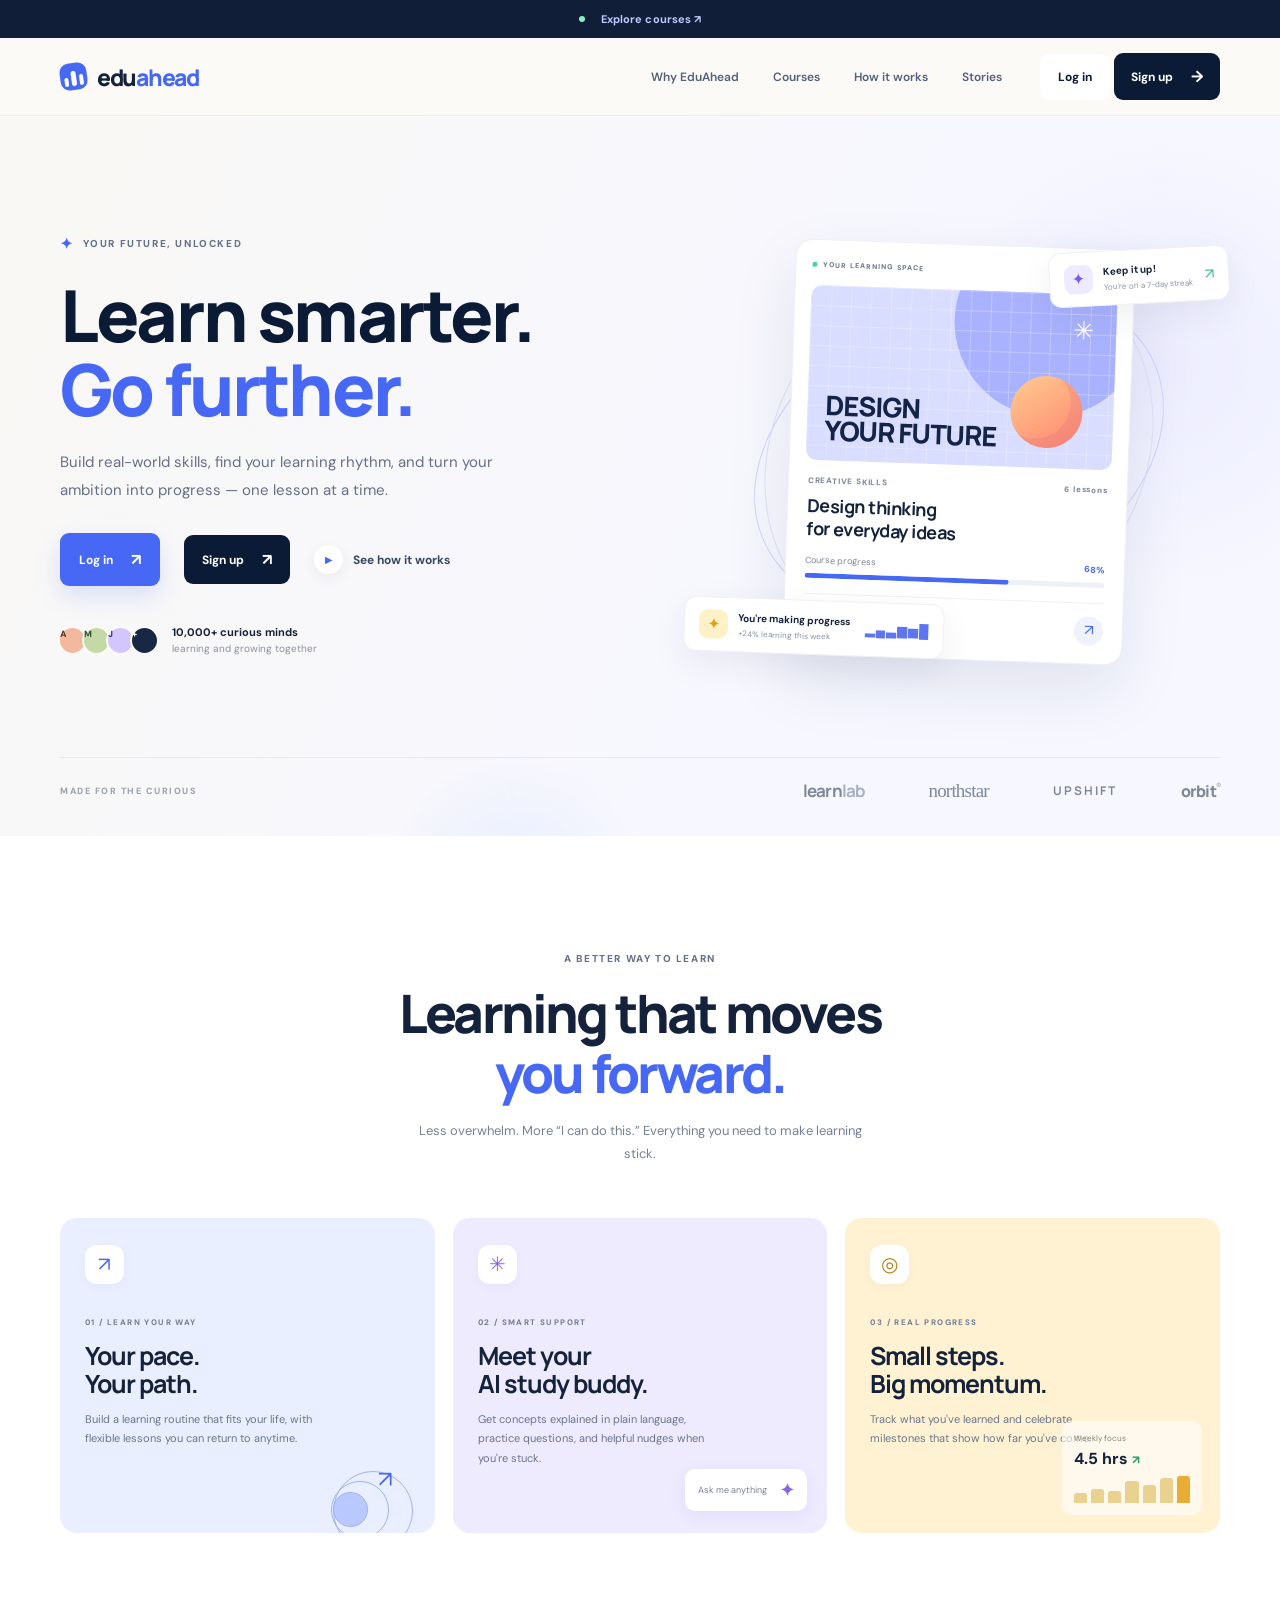
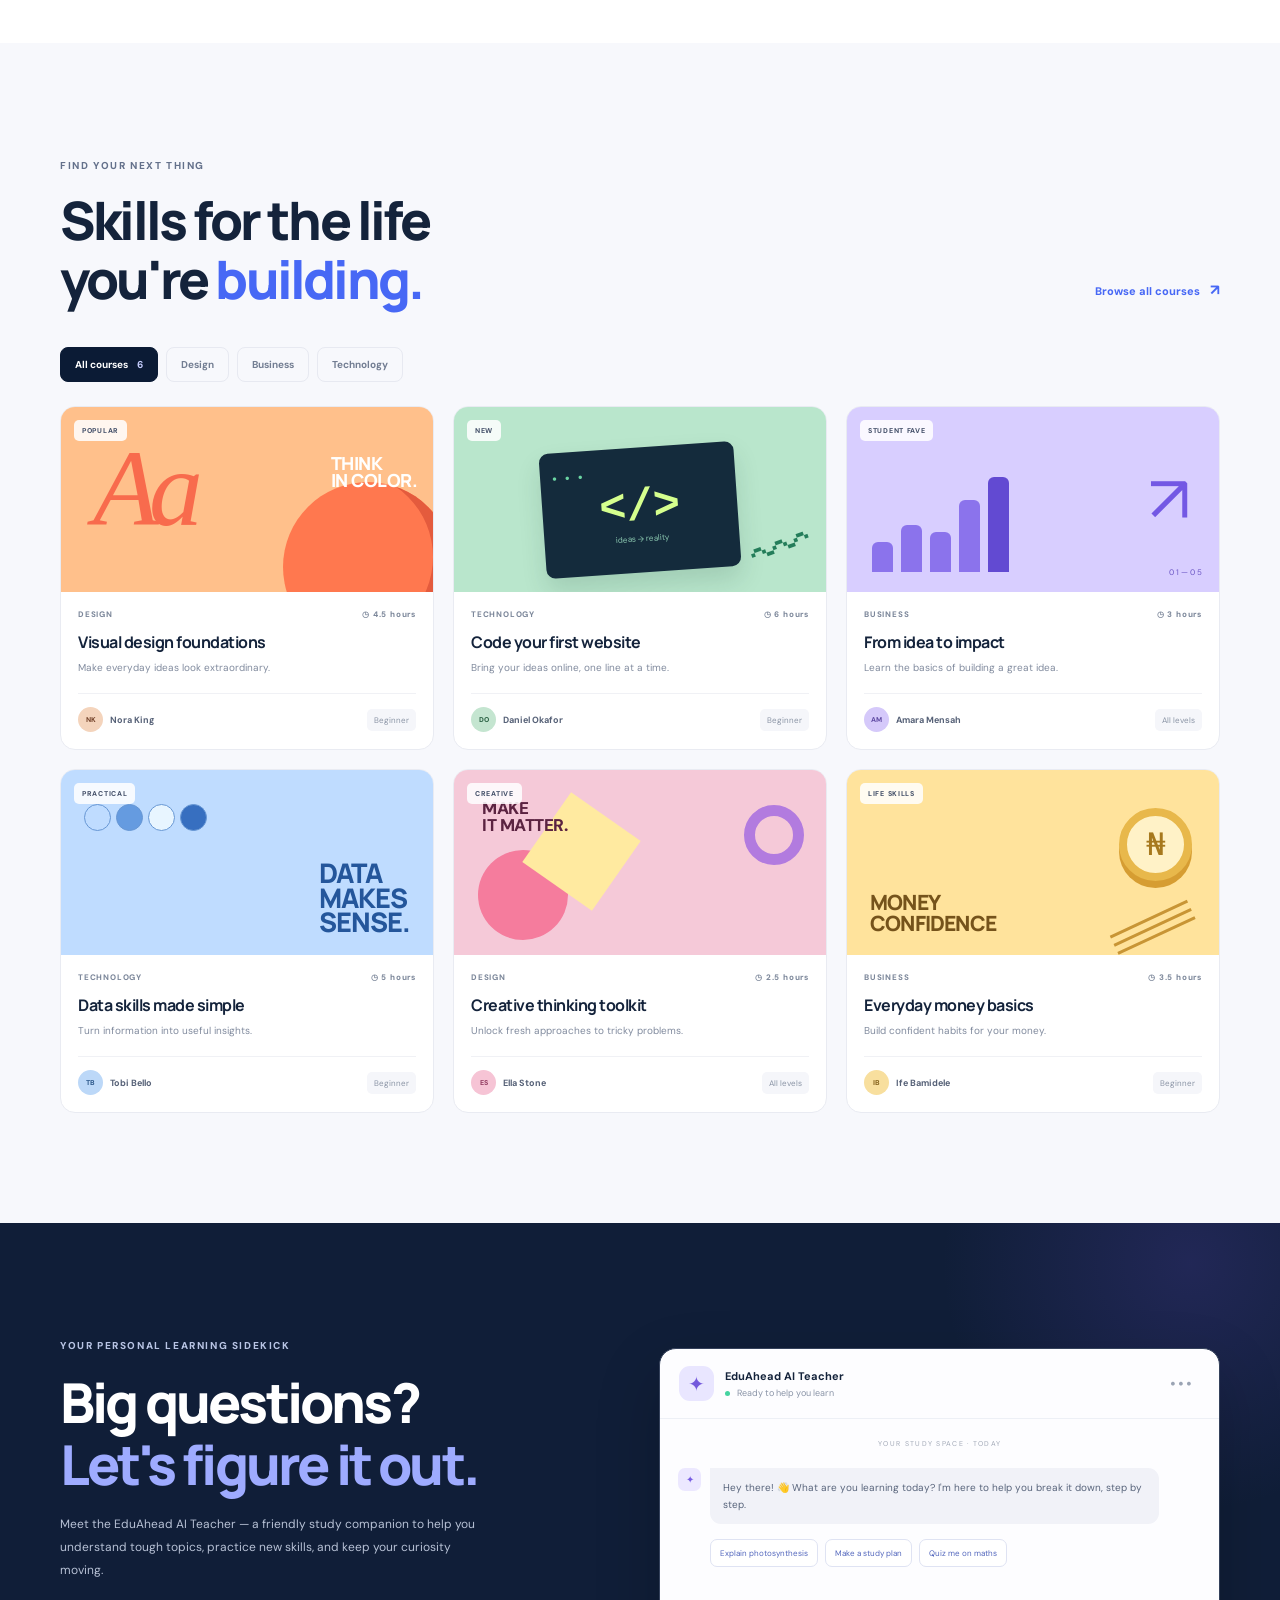
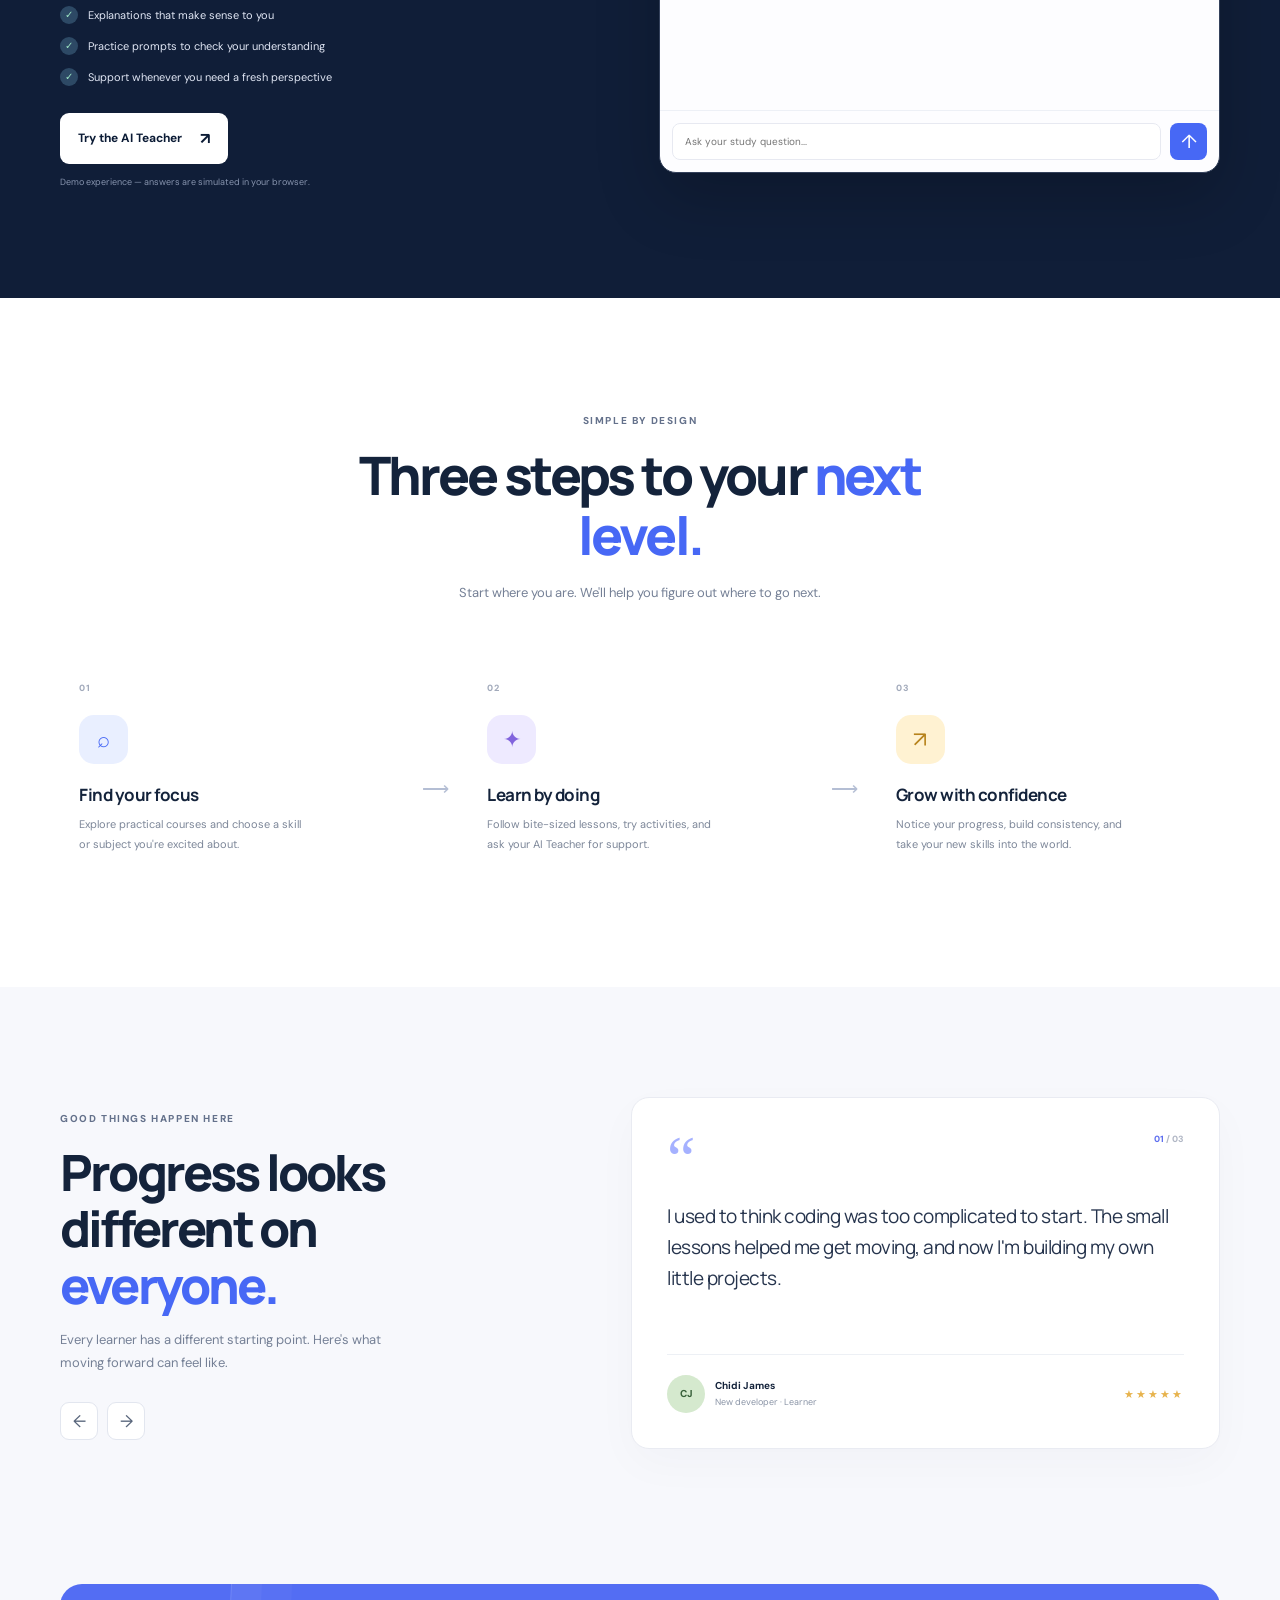
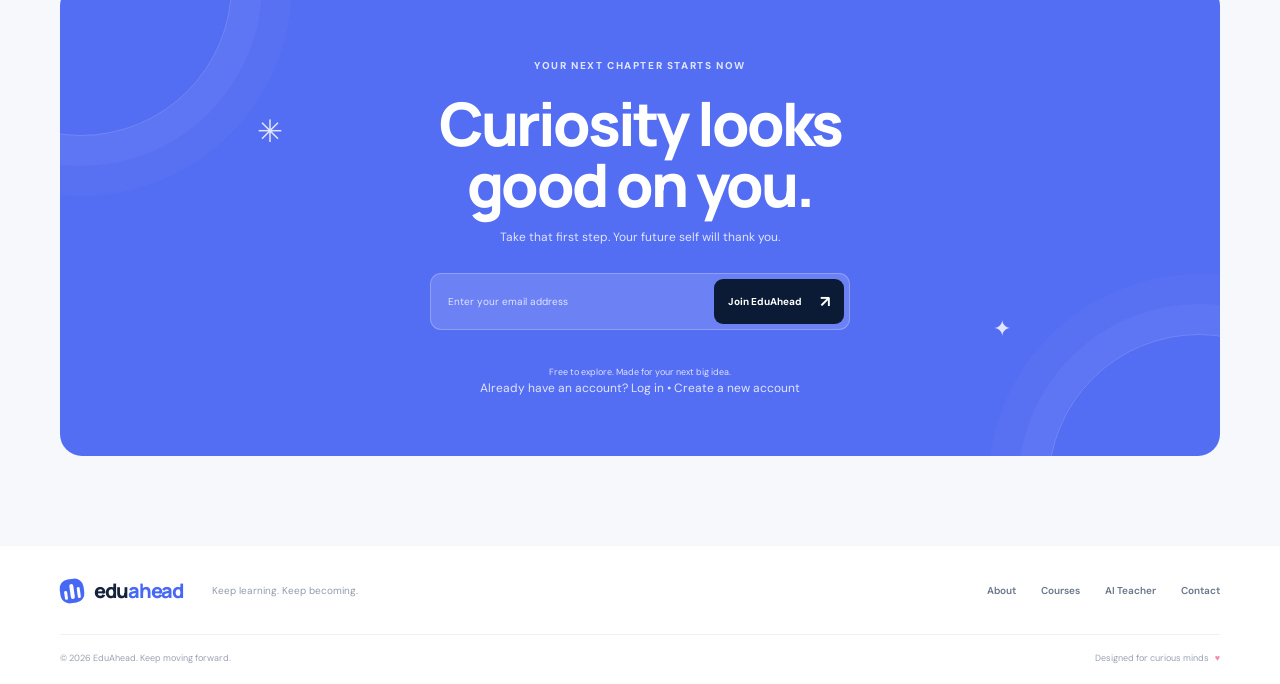
==== commit 33f7a8fd: "Switch landing page to index and move auth to auth.html" ====
--- a/index.html
+++ b/index.html
@@ -1,235 +1,144 @@
 <!DOCTYPE html>
 <html lang="en">
 <head>
-  <meta charset="UTF-8">
-  <meta name="viewport" content="width=device-width, initial-scale=1.0">
-  <meta name="theme-color" content="#175cd3">
-  <link rel="shortcut icon" href="1791923686177.jpg" type="image/jpg">
-  <title>EduAhead | Login & Sign Up</title>
-  <link rel="stylesheet" href="index2.css"> 
+  <meta charset="UTF-8" />
+  <meta name="viewport" content="width=device-width, initial-scale=1.0" />
+  <meta name="theme-color" content="#0b1b35" />
+  <meta name="description" content="EduAhead helps you learn smarter with guided courses, expert teachers, and AI-powered study support." />
+  <title>EduAhead — Learn Beyond Limits</title>
+  <link rel="preconnect" href="https://fonts.googleapis.com">
+  <link rel="preconnect" href="https://fonts.gstatic.com" crossorigin>
+  <link href="https://fonts.googleapis.com/css2?family=DM+Sans:wght@400;500;600;700&family=Manrope:wght@400;500;600;700;800&display=swap" rel="stylesheet">
+  <link rel="stylesheet" href="far.css" />
 </head>
 <body>
-  <main class="auth-container">
-    <section class="welcome-panel">
-      <a href="#" class="brand">
-        <span class="brand-logo">E</span>
-        <span>Edu<span class="brand-blue">Ahead</span></span>
+  <div class="announcement">
+    <span class="announcement-dot"></span>
+    
+    <a href="#courses">Explore courses <span aria-hidden="true">↗</span></a>
+  </div>
+
+  <header class="site-header" id="top">
+    <nav class="nav container" aria-label="Main navigation">
+      <a class="brand" href="#top" aria-label="EduAhead home">
+        <span class="brand-mark"><span></span><span></span><span></span></span>
+        <span>edu<span class="brand-accent">ahead</span></span>
       </a>
+      <button class="menu-toggle" id="menuToggle" aria-label="Open navigation" aria-expanded="false">
+        <span></span><span></span><span></span>
+      </button>
+      <div class="nav-links" id="navLinks">
+        <a href="#features">Why EduAhead</a>
+        <a href="#courses">Courses</a>
+        <a href="#how">How it works</a>
+        <a href="#testimonials">Stories</a>
+        <a class="nav-mobile-cta" href="auth.html?mode=signup">Sign up <span>→</span></a>
+        <a class="nav-mobile-cta" href="auth.html?mode=login">Log in</a>
+      </div>
+      <div class="nav-cta-group">
+        <a class="button button-light nav-cta" href="auth.html?mode=login">Log in</a>
+        <a class="button button-dark nav-cta" href="auth.html?mode=signup">Sign up <span>→</span></a>
+      </div>
+    </nav>
+  </header>
 
-      <div class="welcome-content">
-        <span class="eyebrow">YOUR LEARNING JOURNEY STARTS HERE</span>
-        <h1>Learn today.<br>Lead tomorrow.</h1>
-        <p>
-          Discover new topics, improve your skills, and get ahead
-          of your class with EduAhead.
-        </p>
-
-        <div class="feature">
-          <span>✓</span>
-          <div>
-            <strong>Learn at your own pace</strong>
-            <small>Explore lessons whenever you're ready.</small>
+  <main>
+    <section class="hero section-pad">
+      <div class="hero-glow glow-one"></div><div class="hero-glow glow-two"></div>
+      <div class="container hero-grid">
+        <div class="hero-copy reveal">
+          <div class="eyebrow"><span class="eyebrow-icon">✦</span> YOUR FUTURE, UNLOCKED</div>
+          <h1>Learn smarter.<br><span>Go further.</span></h1>
+          <p class="hero-description">Build real-world skills, find your learning rhythm, and turn your ambition into progress — one lesson at a time.</p>
+          <div class="hero-actions">
+            <a class="button button-primary" href="auth.html?mode=login">Log in <span>↗</span></a>
+            <a class="button button-dark" href="auth.html?mode=signup">Sign up <span>↗</span></a>
+            <a class="watch-link" href="#how"><span class="play-icon">▶</span> See how it works</a>
+          </div>
+          <div class="hero-proof">
+            <div class="avatar-stack" aria-label="Learner community">
+              <span class="avatar avatar-a">A</span><span class="avatar avatar-b">M</span><span class="avatar avatar-c">J</span><span class="avatar avatar-d">+</span>
+            </div>
+            <div><strong>10,000+ curious minds</strong><span>learning and growing together</span></div>
           </div>
         </div>
 
-        <div class="feature">
-          <span>✓</span>
-          <div>
-            <strong>Track your progress</strong>
-            <small>Celebrate every learning milestone.</small>
+        <div class="hero-visual reveal">
+          <div class="visual-orbit orbit-a"></div><div class="visual-orbit orbit-b"></div>
+          <div class="floating-note note-top"><span class="note-icon note-purple">✦</span><div><strong>Keep it up!</strong><small>You're on a 7-day streak</small></div><span class="note-spark">↗</span></div>
+          <div class="learning-card">
+            <div class="learning-card-top"><span class="live-pill"><i></i> YOUR LEARNING SPACE</span><span class="dots">•••</span></div>
+            <div class="course-art">
+              <div class="art-circle"></div><div class="art-grid"></div>
+              <span class="art-label">DESIGN<br>YOUR FUTURE</span>
+              <div class="art-orb"></div><div class="art-star">✳</div>
+            </div>
+            <div class="course-info">
+              <div class="course-meta"><span>CREATIVE SKILLS</span><span>6 lessons</span></div>
+              <h3>Design thinking<br>for everyday ideas</h3>
+              <div class="progress-row"><span>Course progress</span><strong>68%</strong></div>
+              <div class="progress-track"><span style="width:68%"></span></div>
+              <div class="continue-row"><div class="mini-avatar">EK</div><div><strong>With Ella Kim</strong><small>Last lesson · 12 min</small></div><button class="round-arrow" aria-label="Continue course" onclick="document.querySelector('#courses').scrollIntoView({behavior:'smooth'})">↗</button></div>
+            </div>
           </div>
-        </div>
-
-        <div class="feature">
-          <span>✓</span>
-          <div>
-            <strong>Build your confidence</strong>
-            <small>Practise, revise, and prepare for class.</small>
-          </div>
+          <div class="floating-note note-bottom"><span class="score-icon">✦</span><div><strong>You're making progress</strong><small>+24% learning this week</small></div><span class="mini-chart">▂▄▃▆▅█</span></div>
         </div>
       </div>
-
-      <p class="copyright">
-        © <span id="year"></span> EduAhead. Made for curious minds.
-      </p>
+      <div class="container hero-bottom">
+        <span>MADE FOR THE CURIOUS</span><div class="trust-logos"><b>learn<span>lab</span></b><b class="logo-serif">northstar</b><b class="logo-spaced">UPSHIFT</b><b class="logo-round">orbit<span>®</span></b></div>
+      </div>
     </section>
 
-    <section class="form-panel">
-      <div class="mobile-brand">
-        <span class="brand-logo">E</span>
-        <span>Edu<span class="brand-blue">Ahead</span></span>
+    <section class="features section-pad" id="features">
+      <div class="container">
+        <div class="section-heading centered reveal"><span class="eyebrow">A BETTER WAY TO LEARN</span><h2>Learning that moves<br> <span>you forward.</span></h2><p>Less overwhelm. More “I can do this.” Everything you need to make learning stick.</p></div>
+        <div class="feature-grid">
+          <article class="feature-card feature-blue reveal"><div class="feature-icon">↗</div><span class="card-kicker">01 / LEARN YOUR WAY</span><h3>Your pace.<br>Your path.</h3><p>Build a learning routine that fits your life, with flexible lessons you can return to anytime.</p><div class="feature-decoration path-art"><span></span><span></span><span></span><i>↗</i></div></article>
+          <article class="feature-card feature-lilac reveal"><div class="feature-icon">✳</div><span class="card-kicker">02 / SMART SUPPORT</span><h3>Meet your<br>AI study buddy.</h3><p>Get concepts explained in plain language, practice questions, and helpful nudges when you're stuck.</p><div class="ai-bubble"><span>Ask me anything</span><b>✦</b></div></article>
+          <article class="feature-card feature-yellow reveal"><div class="feature-icon">◎</div><span class="card-kicker">03 / REAL PROGRESS</span><h3>Small steps.<br>Big momentum.</h3><p>Track what you've learned and celebrate milestones that show how far you've come.</p><div class="progress-art"><span>Weekly focus</span><strong>4.5 hrs <i>↗</i></strong><div><i></i><i></i><i></i><i></i><i></i><i></i><i></i></div></div></article>
+        </div>
       </div>
+    </section>
 
-      <div class="form-heading">
-        <h2 id="formTitle">Welcome back!</h2>
-        <p id="formSubtitle">Sign in to continue your learning journey.</p>
+    <section class="courses section-pad" id="courses">
+      <div class="container">
+        <div class="courses-heading reveal"><div><span class="eyebrow">FIND YOUR NEXT THING</span><h2>Skills for the life<br>you're <span>building.</span></h2></div><a class="text-link" href="#get-started">Browse all courses <span>↗</span></a></div>
+        <div class="course-filters" role="group" aria-label="Filter courses">
+          <button class="filter-btn active" data-filter="all">All courses <span>6</span></button><button class="filter-btn" data-filter="design">Design</button><button class="filter-btn" data-filter="business">Business</button><button class="filter-btn" data-filter="tech">Technology</button>
+        </div>
+        <div class="course-grid">
+          <article class="course-card reveal" data-category="design"><div class="course-thumbnail thumb-orange"><span class="thumbnail-tag">POPULAR</span><div class="abstract-type">Aa</div><div class="thumb-sun"></div><div class="thumb-caption">THINK<br>IN COLOR.</div></div><div class="course-card-body"><div class="course-meta"><span>DESIGN</span><span>◷ 4.5 hours</span></div><h3>Visual design foundations</h3><p>Make everyday ideas look extraordinary.</p><div class="course-footer"><div class="teacher"><span class="teacher-avatar teacher-one">NK</span><span>Nora King</span></div><span class="course-level">Beginner</span></div></div></article>
+          <article class="course-card reveal" data-category="tech"><div class="course-thumbnail thumb-green"><span class="thumbnail-tag">NEW</span><div class="code-window"><span>● ● ●</span><b>&lt;/&gt;</b><small>ideas → reality</small></div><div class="thumb-squiggle">〰</div></div><div class="course-card-body"><div class="course-meta"><span>TECHNOLOGY</span><span>◷ 6 hours</span></div><h3>Code your first website</h3><p>Bring your ideas online, one line at a time.</p><div class="course-footer"><div class="teacher"><span class="teacher-avatar teacher-two">DO</span><span>Daniel Okafor</span></div><span class="course-level">Beginner</span></div></div></article>
+          <article class="course-card reveal" data-category="business"><div class="course-thumbnail thumb-purple"><span class="thumbnail-tag">STUDENT FAVE</span><div class="chart-art"><i></i><i></i><i></i><i></i><i></i></div><div class="chart-line">↗</div><div class="thumb-number">01—05</div></div><div class="course-card-body"><div class="course-meta"><span>BUSINESS</span><span>◷ 3 hours</span></div><h3>From idea to impact</h3><p>Learn the basics of building a great idea.</p><div class="course-footer"><div class="teacher"><span class="teacher-avatar teacher-three">AM</span><span>Amara Mensah</span></div><span class="course-level">All levels</span></div></div></article>
+          <article class="course-card reveal" data-category="tech"><div class="course-thumbnail thumb-blue"><span class="thumbnail-tag">PRACTICAL</span><div class="data-circles"><i></i><i></i><i></i><i></i></div><div class="data-word">DATA<br>MAKES<br>SENSE.</div></div><div class="course-card-body"><div class="course-meta"><span>TECHNOLOGY</span><span>◷ 5 hours</span></div><h3>Data skills made simple</h3><p>Turn information into useful insights.</p><div class="course-footer"><div class="teacher"><span class="teacher-avatar teacher-four">TB</span><span>Tobi Bello</span></div><span class="course-level">Beginner</span></div></div></article>
+          <article class="course-card reveal" data-category="design"><div class="course-thumbnail thumb-pink"><span class="thumbnail-tag">CREATIVE</span><div class="design-shapes"><i></i><i></i><i></i></div><div class="design-text">MAKE<br>IT MATTER.</div></div><div class="course-card-body"><div class="course-meta"><span>DESIGN</span><span>◷ 2.5 hours</span></div><h3>Creative thinking toolkit</h3><p>Unlock fresh approaches to tricky problems.</p><div class="course-footer"><div class="teacher"><span class="teacher-avatar teacher-five">ES</span><span>Ella Stone</span></div><span class="course-level">All levels</span></div></div></article>
+          <article class="course-card reveal" data-category="business"><div class="course-thumbnail thumb-yellow"><span class="thumbnail-tag">LIFE SKILLS</span><div class="money-coin">₦</div><div class="money-copy">MONEY<br>CONFIDENCE</div><div class="money-lines"></div></div><div class="course-card-body"><div class="course-meta"><span>BUSINESS</span><span>◷ 3.5 hours</span></div><h3>Everyday money basics</h3><p>Build confident habits for your money.</p><div class="course-footer"><div class="teacher"><span class="teacher-avatar teacher-six">IB</span><span>Ife Bamidele</span></div><span class="course-level">Beginner</span></div></div></article>
+        </div>
+        <p class="no-results" id="noResults" hidden>No courses in this category yet. Try another filter.</p>
       </div>
+    </section>
 
-      <div class="tabs">
-        <button type="button" class="tab active" id="loginTab">
-          Log in
-        </button>
-        <button type="button" class="tab" id="signupTab">
-          Create account
-        </button>
+    <section class="ai-section section-pad" id="how">
+      <div class="container ai-layout">
+        <div class="ai-copy reveal"><span class="eyebrow eyebrow-light">YOUR PERSONAL LEARNING SIDEKICK</span><h2>Big questions?<br><span>Let's figure it out.</span></h2><p>Meet the EduAhead AI Teacher — a friendly study companion to help you understand tough topics, practice new skills, and keep your curiosity moving.</p><ul class="ai-benefits"><li><span>✓</span> Explanations that make sense to you</li><li><span>✓</span> Practice prompts to check your understanding</li><li><span>✓</span> Support whenever you need a fresh perspective</li></ul><button class="button button-light" id="openTutor">Try the AI Teacher <span>↗</span></button><small class="ai-disclaimer">Demo experience — answers are simulated in your browser.</small></div>
+        <div class="chat-demo reveal" id="chatDemo"><div class="chat-header"><div class="bot-avatar">✦</div><div><strong>EduAhead AI Teacher</strong><span><i></i> Ready to help you learn</span></div><button class="chat-more" aria-label="Chat options">•••</button></div><div class="chat-content" id="chatContent"><div class="chat-date">YOUR STUDY SPACE · TODAY</div><div class="message bot-message"><span class="message-avatar">✦</span><div>Hey there! 👋 What are you learning today? I'm here to help you break it down, step by step.</div></div><div class="suggestions"><button data-prompt="Explain photosynthesis simply">Explain photosynthesis</button><button data-prompt="Give me a study plan">Make a study plan</button><button data-prompt="Quiz me on basic maths">Quiz me on maths</button></div></div><form class="chat-input-row" id="chatForm"><input id="chatInput" type="text" placeholder="Ask your study question..." autocomplete="off" aria-label="Ask your study question"><button type="submit" aria-label="Send message">↑</button></form></div>
       </div>
+    </section>
 
-      <div id="message" class="message" role="status"
-           aria-live="polite"></div>
+    <section class="steps-section section-pad">
+      <div class="container"><div class="section-heading centered reveal"><span class="eyebrow">SIMPLE BY DESIGN</span><h2>Three steps to your <span>next level.</span></h2><p>Start where you are. We'll help you figure out where to go next.</p></div>
+        <div class="steps-grid"><article class="step reveal"><div class="step-number">01</div><div class="step-icon step-icon-blue">⌕</div><h3>Find your focus</h3><p>Explore practical courses and choose a skill or subject you're excited about.</p></article><div class="step-connector">⟶</div><article class="step reveal"><div class="step-number">02</div><div class="step-icon step-icon-lilac">✦</div><h3>Learn by doing</h3><p>Follow bite-sized lessons, try activities, and ask your AI Teacher for support.</p></article><div class="step-connector">⟶</div><article class="step reveal"><div class="step-number">03</div><div class="step-icon step-icon-yellow">↗</div><h3>Grow with confidence</h3><p>Notice your progress, build consistency, and take your new skills into the world.</p></article></div>
+      </div>
+    </section>
 
-      <!-- LOGIN FORM -->
-      <form id="loginForm">
-        <div class="form-group">
-          <label for="loginEmail">Email address</label>
-          <input type="email" id="loginEmail"
-                 placeholder="you@example.com" required>
-        </div>
+    <section class="testimonial-section section-pad" id="testimonials"><div class="container testimonial-layout"><div class="testimonial-intro reveal"><span class="eyebrow">GOOD THINGS HAPPEN HERE</span><h2>Progress looks<br>different on <span>everyone.</span></h2><p>Every learner has a different starting point. Here's what moving forward can feel like.</p><div class="testimonial-controls"><button id="prevTestimonial" aria-label="Previous testimonial">←</button><button id="nextTestimonial" aria-label="Next testimonial">→</button></div></div><div class="testimonial-card reveal"><div class="quote-mark">“</div><p class="quote-text" id="quoteText">I used to think coding was too complicated to start. The small lessons helped me get moving, and now I'm building my own little projects.</p><div class="quote-bottom"><div class="quote-person"><div class="quote-avatar" id="quoteAvatar">CJ</div><div><strong id="quoteName">Chidi James</strong><span id="quoteRole">New developer · Learner</span></div></div><div class="quote-stars">★★★★★</div></div><div class="quote-count" id="quoteCount">01 <span>/ 03</span></div></div></div></section>
 
-        <div class="form-group">
-          <div class="label-row">
-            <label for="loginPassword">Password</label>
-            <button type="button" class="text-link"
-                    id="forgotPassword">Forgot password?</button>
-          </div>
-
-          <div class="password-wrap">
-            <input type="password" id="loginPassword"
-                   placeholder="Enter your password"
-                   minlength="6" required>
-            <button type="button" class="show-password"
-                    data-target="loginPassword">Show</button>
-          </div>
-        </div>
-
-       <button
-  type="submit" class="primary-button">
-  Log in <span>→</span>
-</button>
-
-        <p class="switch-text">
-          Don't have an account?
-          <button type="button" class="text-link" id="toSignup">
-            Sign up
-          </button>
-        </p>
-      </form>
-
-      <!-- REGISTRATION FORM -->
-      <form id="signupForm" class="hidden">
-        <div class="form-group">
-          <label for="fullName">Full name</label>
-          <input type="text" id="fullName"
-                 placeholder="Enter your full name"
-                 autocomplete="name" required>
-        </div>
-
-        <div class="form-group">
-          <label for="signupEmail">Email address</label>
-          <input type="email" id="signupEmail"
-                 placeholder="you@example.com"
-                 autocomplete="email" required>
-        </div>
-
-        <div class="form-group">
-          <label for="role">Account type</label>
-          <select id="role" required>
-            <option value="student">Student</option>
-            <option value="teacher">Teacher</option>
-            <option value="administrator">Administrator</option>
-          </select>
-          <small class="field-hint">
-            Administrator access must be approved separately.
-          </small>
-        </div>
-
-        <div class="form-group">
-          <label for="signupPassword">Create password</label>
-          <div class="password-wrap">
-            <input type="password" id="signupPassword"
-                   placeholder="At least 8 characters"
-                   minlength="8" autocomplete="new-password"
-                   required>
-            <button type="button" class="show-password"
-                    data-target="signupPassword">Show</button>
-          </div>
-        </div>
-
-        <div class="form-group">
-          <label for="confirmPassword">Confirm password</label>
-          <div class="password-wrap">
-            <input type="password" id="confirmPassword"
-                   placeholder="Repeat your password"
-                   minlength="8" autocomplete="new-password"
-                   required>
-            <button type="button" class="show-password"
-                    data-target="confirmPassword">Show</button>
-          </div>
-        </div>
-
-        <label class="terms">
-          <input type="checkbox" id="agreeTerms" required>
-          <span>I agree to use EduAhead responsibly and follow its
-            learning guidelines.</span>
-        </label>
-
-        <button type="submit" class="primary-button">
-          Create account <span>→</span>
-        </button>
-
-        <p class="switch-text">
-          Already registered?
-          <button type="button" class="text-link" id="toLogin" >
-            Log in
-          </button>
-        </p>
-      </form>
-
-      <p class="security-note">
-        <span>🔒</span> Your learning journey deserves a safe space.
-      </p>
-    </section>
+    <section class="cta-section section-pad" id="get-started"><div class="container"><div class="cta-card reveal"><div class="cta-spark spark-a">✳</div><div class="cta-spark spark-b">✦</div><span class="eyebrow eyebrow-light">YOUR NEXT CHAPTER STARTS NOW</span><h2>Curiosity looks<br>good on you.</h2><p>Take that first step. Your future self will thank you.</p><form class="signup-form" id="signupForm"><label class="sr-only" for="emailInput">Your email address</label><input id="emailInput" type="email" placeholder="Enter your email address" required><button class="button button-dark" type="submit">Join EduAhead <span>↗</span></button></form><div class="signup-message" id="signupMessage" role="status"></div><small>Free to explore. Made for your next big idea.</small><p class="cta-footer-links"><a href="auth.html?mode=login">Already have an account? Log in</a> <span>•</span> <a href="auth.html?mode=signup">Create a new account</a></p></div></div></section>
   </main>
 
-  <script src="js/config.js"></script>
-  <script src="js/backend.js"></script>
-  <script src="script2.js"></script>
-  <!-- AI Teacher Button -->
-<button id="aiTeacherButton" class="ai-teacher-button"
-        aria-label="Open AI Teacher">
-  🤖 <span>AI Teacher</span>
-</button>
-
-<!-- AI Teacher Chat Window -->
-<section id="aiTeacherPanel" class="ai-teacher-panel"
-         role="dialog" aria-label="AI Teacher chat" hidden>
-
-  <header class="ai-teacher-header">
-    <div class="ai-teacher-avatar">🤖</div>
-    <div>
-      <h3>EduAhead AI Teacher</h3>
-      <p>Here to help you learn</p>
-    </div>
-    <button id="closeAiTeacher" class="ai-close"
-            aria-label="Close chat">×</button>
-  </header>
-
-  <div id="aiTeacherMessages" class="ai-teacher-messages"
-       aria-live="polite">
-    <div class="ai-message ai-bot">
-      Hello! 👋 I'm your AI Teacher. Ask me about Mathematics,
-      Science, English, or any topic you're studying.
-    </div>
-  </div>
-
-  <form id="aiTeacherForm" class="ai-teacher-form">
-    <input id="aiTeacherInput" type="text"
-           placeholder="Ask your teacher a question..."
-           autocomplete="off" required>
-    <button id="aiTeacherSend" type="submit">Send</button>
-  </form>
-</section>
-
-<link rel="stylesheet" href="ai-teacher.css">
-<script src="ai-teacher.js" defer></script>
+  <footer class="footer"><div class="container footer-main"><a class="brand brand-footer" href="#top"><span class="brand-mark"><span></span><span></span><span></span></span><span>edu<span class="brand-accent">ahead</span></span></a><p>Keep learning. Keep becoming.</p><div class="footer-links"><a href="#features">About</a><a href="#courses">Courses</a><a href="#how">AI Teacher</a><a href="mailto:hello@eduahead.example">Contact</a></div></div><div class="container footer-bottom"><span>© <span id="year"></span> EduAhead. Keep moving forward.</span><span>Designed for curious minds <span class="footer-heart">♥</span></span></div></footer>
+  <div class="toast" id="toast" role="status" aria-live="polite"></div>
+  <script src="far.js"></script>
+  <style></style>
 </body>
 </html>
--- a/far.css
+++ b/far.css
@@ -0,0 +1,15 @@
+/* EduAhead — responsive landing page */
+:root{--navy:#0b1b35;--ink:#14233b;--muted:#68758a;--blue:#4768f5;--blue-dark:#3653df;--paper:#fbfaf7;--line:#e8eaf0;--lilac:#e8e4ff;--radius:22px;--shadow:0 22px 70px rgba(15,35,69,.12)}
+*{box-sizing:border-box}html{scroll-behavior:smooth;scroll-padding-top:90px}body{margin:0;background:var(--paper);color:var(--ink);font-family:"DM Sans",sans-serif;-webkit-font-smoothing:antialiased}body.menu-open{overflow:hidden}a{color:inherit;text-decoration:none}button,input{font:inherit}button{cursor:pointer}button:focus-visible,a:focus-visible,input:focus-visible{outline:3px solid #91a3ff;outline-offset:3px}.container{width:min(1160px,calc(100% - 48px));margin-inline:auto}.section-pad{padding:110px 0}.announcement{height:38px;background:#101e38;color:#e9edff;display:flex;align-items:center;justify-content:center;gap:9px;font-size:11px;letter-spacing:.01em}.announcement a{color:#bfc9ff;font-weight:700;margin-left:7px}.announcement-dot{width:6px;height:6px;border-radius:50%;background:#8af0c4}.site-header{height:78px;background:rgba(251,250,247,.91);backdrop-filter:blur(16px);position:sticky;top:0;z-index:50;border-bottom:1px solid rgba(226,229,236,.7)}.nav{height:100%;display:flex;align-items:center;justify-content:space-between}.brand{display:inline-flex;align-items:center;gap:10px;font-family:Manrope,sans-serif;font-size:23px;font-weight:800;letter-spacing:-1.3px}.brand-accent{color:var(--blue)}.brand-mark{width:27px;height:27px;display:flex;align-items:flex-end;gap:3px;padding:4px;border-radius:9px;background:var(--blue);transform:rotate(-8deg)}.brand-mark span{width:5px;border-radius:4px;background:#fff;display:block}.brand-mark span:nth-child(1){height:9px}.brand-mark span:nth-child(2){height:15px}.brand-mark span:nth-child(3){height:11px}.nav-links{display:flex;align-items:center;gap:34px;margin-left:auto;margin-right:38px}.nav-links a{font-size:12px;color:#536078;font-weight:600;transition:color .2s}.nav-links a:hover{color:var(--blue)}.button{display:inline-flex;align-items:center;justify-content:center;gap:18px;border:0;border-radius:9px;padding:14px 18px;font-size:12px;font-weight:700;transition:transform .2s,box-shadow .2s,background .2s}.button:hover{transform:translateY(-2px)}.button span{font-size:16px}.button-dark{background:var(--navy);color:white}.button-dark:hover{background:#20365a;box-shadow:0 9px 22px #0b1b3525}.nav-cta{padding:13px 17px}.nav-mobile-cta,.menu-toggle{display:none}
+.hero{position:relative;overflow:hidden;padding-top:91px;padding-bottom:34px;background:linear-gradient(115deg,#f9f8f4 0%,#f7f7ff 60%,#f6f7ff 100%)}.hero-glow{position:absolute;pointer-events:none;border-radius:50%;filter:blur(3px)}.glow-one{width:460px;height:460px;right:-110px;top:20px;background:radial-gradient(circle,#e6e5ff99,transparent 68%)}.glow-two{width:260px;height:260px;left:30%;bottom:-180px;background:radial-gradient(circle,#e7edff,transparent 70%)}.hero-grid{position:relative;display:grid;grid-template-columns:1fr .92fr;gap:70px;align-items:center;min-height:490px}.hero-copy{padding-bottom:16px}.eyebrow{display:inline-flex;align-items:center;gap:8px;font-size:10px;letter-spacing:1.6px;font-weight:800;color:#64718b}.eyebrow-icon{color:var(--blue);font-size:15px}.hero h1,.section-heading h2,.courses-heading h2,.ai-copy h2,.testimonial-intro h2,.cta-card h2{font-family:Manrope,sans-serif;letter-spacing:-2.8px;font-weight:800}.hero h1{font-size:clamp(48px,5.6vw,76px);line-height:1.04;margin:24px 0 22px;color:var(--navy)}.hero h1 span,.section-heading h2 span,.courses-heading h2 span,.testimonial-intro h2 span{color:var(--blue)}.hero-description{font-size:15px;line-height:1.85;color:#657087;max-width:440px;margin:0}.hero-actions{display:flex;align-items:center;gap:24px;margin-top:29px}.button-primary{background:var(--blue);color:#fff;padding:16px 19px;box-shadow:0 10px 25px #4768f52c}.button-primary:hover{background:var(--blue-dark);box-shadow:0 12px 27px #4768f544}.watch-link{display:inline-flex;align-items:center;gap:10px;font-size:12px;font-weight:700;color:#394761}.play-icon{width:29px;height:29px;border-radius:50%;display:grid;place-items:center;background:white;color:var(--blue);font-size:9px;box-shadow:0 4px 15px #182c5010}.hero-proof{display:flex;align-items:center;gap:13px;margin-top:39px}.avatar-stack{display:flex;padding-left:3px}.avatar{width:29px;height:29px;border:2px solid var(--paper);border-radius:50%;display:grid;place-items:center;font-size:9px;font-weight:800;margin-left:-5px}.avatar-a{background:#f2b99f;color:#5e3128}.avatar-b{background:#c4d9a5;color:#315034}.avatar-c{background:#d3c6ff;color:#453777}.avatar-d{background:#172744;color:white}.hero-proof strong,.hero-proof span{display:block}.hero-proof strong{font-size:11px}.hero-proof div:last-child span{font-size:10px;color:#8991a0;margin-top:3px}.hero-visual{position:relative;min-height:470px;display:grid;place-items:center}.learning-card{position:relative;width:min(340px,82%);background:#fff;border:1px solid #eff0f6;border-radius:18px;padding:16px;box-shadow:0 26px 65px #15254c18;transform:rotate(2deg);z-index:2}.learning-card-top{display:flex;justify-content:space-between;align-items:center;margin-bottom:13px}.live-pill{font-size:7px;letter-spacing:1px;font-weight:800;color:#68758a;display:flex;align-items:center;gap:6px}.live-pill i,.chat-header span i{display:inline-block;width:5px;height:5px;border-radius:50%;background:#45d4a0}.dots{letter-spacing:2px;color:#a4acbc;font-size:12px}.course-art{height:175px;border-radius:11px;overflow:hidden;background:#d9ddff;position:relative}.art-circle{position:absolute;width:190px;height:190px;border-radius:50%;background:#a9b2ff;right:-28px;top:-66px}.art-grid{position:absolute;inset:0;background-image:linear-gradient(#fff4 1px,transparent 1px),linear-gradient(90deg,#fff4 1px,transparent 1px);background-size:20px 20px}.art-label{position:absolute;left:18px;bottom:17px;font-family:Manrope,sans-serif;font-weight:800;font-size:27px;line-height:.95;letter-spacing:-1px;color:#14234a}.art-orb{position:absolute;right:31px;bottom:20px;width:72px;height:72px;border-radius:50%;background:linear-gradient(145deg,#ffcc91,#ff846f);box-shadow:inset -12px -9px 0 #d96c7b40}.art-star{position:absolute;right:22px;top:20px;font-size:25px;color:#fff}.course-info{padding:15px 3px 2px}.course-meta{display:flex;justify-content:space-between;gap:10px;color:#77839a;font-size:8px;letter-spacing:.8px;font-weight:800}.course-info h3{font-family:Manrope,sans-serif;font-size:18px;line-height:1.25;letter-spacing:-.5px;margin:9px 0 15px}.progress-row{display:flex;justify-content:space-between;font-size:9px;color:#7a8497}.progress-row strong{color:var(--blue)}.progress-track{height:5px;background:#edf0f8;border-radius:9px;margin-top:7px;overflow:hidden}.progress-track span{height:100%;display:block;background:var(--blue);border-radius:9px}.continue-row{display:flex;align-items:center;gap:9px;margin-top:15px;padding-top:12px;border-top:1px solid #f0f1f6}.mini-avatar{width:30px;height:30px;display:grid;place-items:center;border-radius:9px;background:#ffdfbd;color:#804c28;font-size:9px;font-weight:800}.continue-row strong,.continue-row small{display:block}.continue-row strong{font-size:9px}.continue-row small{font-size:8px;color:#8790a0;margin-top:3px}.round-arrow{margin-left:auto;width:29px;height:29px;border:0;border-radius:50%;background:#f0f2ff;color:var(--blue);font-size:15px}.floating-note{position:absolute;z-index:3;display:flex;align-items:center;gap:10px;background:#fff;padding:12px 14px;border:1px solid #f0f1f5;border-radius:12px;box-shadow:0 12px 35px #17274b12}.floating-note strong,.floating-note small{display:block;white-space:nowrap}.floating-note strong{font-size:10px}.floating-note small{font-size:8px;color:#8a93a3;margin-top:4px}.note-top{top:32px;right:-9px;transform:rotate(-3deg)}.note-bottom{bottom:32px;left:-14px;transform:rotate(2deg)}.note-icon{width:29px;height:29px;border-radius:9px;display:grid;place-items:center}.note-purple{background:#eeeaff;color:#765af3}.note-spark{color:#40b88b;font-size:15px;margin-left:3px}.score-icon{width:29px;height:29px;border-radius:9px;display:grid;place-items:center;background:#fff1c7;color:#e2a11b}.mini-chart{font-size:13px;color:#5d75ee;letter-spacing:1px;margin-left:5px}.visual-orbit{position:absolute;border:1px solid #cfd5ff;border-radius:50%;transform:rotate(-25deg)}.orbit-a{width:430px;height:300px}.orbit-b{width:360px;height:420px;transform:rotate(43deg);border-color:#dfe2f8}.hero-bottom{position:relative;border-top:1px solid #e6e7ef;margin-top:60px;padding-top:21px;display:flex;align-items:center;justify-content:space-between}.hero-bottom>span{font-size:9px;letter-spacing:1.5px;font-weight:800;color:#9aa2b0}.trust-logos{display:flex;align-items:center;gap:clamp(22px,5vw,70px);color:#7d8799}.trust-logos b{font-family:Manrope,sans-serif;font-size:17px;letter-spacing:-.8px}.trust-logos b span{color:#a6b0c1}.trust-logos .logo-serif{font-family:Georgia,serif;font-weight:500;font-size:19px}.trust-logos .logo-spaced{letter-spacing:2px;font-size:12px}.trust-logos .logo-round{font-weight:800;font-size:16px}.trust-logos .logo-round span{font-size:8px;vertical-align:top}
+.features{background:#fff}.section-heading{max-width:620px}.centered{text-align:center;margin-inline:auto}.section-heading h2,.courses-heading h2,.testimonial-intro h2{font-size:clamp(36px,4.3vw,53px);line-height:1.13;margin:17px 0 15px}.section-heading>p,.testimonial-intro>p{color:#758096;line-height:1.8;font-size:13px;max-width:470px;margin:0 auto}.feature-grid{display:grid;grid-template-columns:repeat(3,1fr);gap:18px;margin-top:52px}.feature-card{min-height:315px;border-radius:17px;padding:27px 25px;position:relative;overflow:hidden}.feature-blue{background:#e9efff}.feature-lilac{background:#eeeaff}.feature-yellow{background:#fff2d2}.feature-icon{width:39px;height:39px;border-radius:12px;display:grid;place-items:center;background:#fff;color:#4e69e8;font-size:20px;margin-bottom:25px;box-shadow:0 4px 12px #25365b08}.feature-lilac .feature-icon{color:#8c67e9}.feature-yellow .feature-icon{color:#b58115}.card-kicker{font-size:8px;letter-spacing:1.4px;font-weight:800;color:#737e94}.feature-card h3{font-family:Manrope,sans-serif;font-size:25px;line-height:1.12;letter-spacing:-1px;margin:12px 0}.feature-card p{font-size:11px;line-height:1.8;color:#69758c;max-width:250px}.feature-decoration{position:absolute;right:22px;bottom:-18px;width:125px;height:90px}.path-art span{position:absolute;width:80px;height:80px;border:1px solid #9eb1f8;border-radius:50%;right:0;bottom:0}.path-art span:nth-child(2){width:58px;height:58px;right:24px;bottom:12px}.path-art span:nth-child(3){width:35px;height:35px;right:45px;bottom:24px;background:#b9c8ff}.path-art i{position:absolute;right:21px;top:3px;font-style:normal;font-size:23px;color:#4768f5}.ai-bubble{position:absolute;bottom:22px;right:20px;display:flex;gap:13px;align-items:center;background:white;padding:10px 13px;border-radius:10px;box-shadow:0 5px 20px #43358b10;font-size:9px;color:#778098}.ai-bubble b{color:#8864e7;font-size:17px}.progress-art{position:absolute;right:18px;bottom:18px;width:140px;padding:12px;background:#fff9;border-radius:10px}.progress-art>span{display:block;font-size:8px;color:#88826e}.progress-art strong{display:block;font-size:16px;margin-top:5px}.progress-art strong i{font-size:12px;color:#299c6c;font-style:normal}.progress-art div{display:flex;gap:4px;align-items:flex-end;height:27px;margin-top:7px}.progress-art div i{display:block;flex:1;background:#e9d18f;border-radius:3px 3px 0 0}.progress-art div i:nth-child(1){height:35%}.progress-art div i:nth-child(2){height:52%}.progress-art div i:nth-child(3){height:43%}.progress-art div i:nth-child(4){height:80%}.progress-art div i:nth-child(5){height:65%}.progress-art div i:nth-child(6){height:92%}.progress-art div i:nth-child(7){height:100%;background:#e9ad36}
+.courses{background:#f7f8fc}.courses-heading{display:flex;justify-content:space-between;align-items:flex-end;gap:25px}.courses-heading h2{margin-bottom:0}.text-link{font-size:11px;font-weight:800;color:var(--blue);padding-bottom:10px;white-space:nowrap}.text-link span{font-size:15px;margin-left:7px}.course-filters{display:flex;gap:8px;margin:37px 0 24px;flex-wrap:wrap}.filter-btn{border:1px solid #e7e9f1;background:transparent;border-radius:8px;padding:10px 14px;font-size:10px;font-weight:700;color:#727d92;transition:all .2s}.filter-btn.active,.filter-btn:hover{background:var(--navy);color:#fff;border-color:var(--navy)}.filter-btn span{margin-left:7px;color:#aab5ff}.filter-btn.active span{color:#c6ceff}.course-grid{display:grid;grid-template-columns:repeat(3,1fr);gap:19px}.course-card{border:1px solid #e9ebf2;background:#fff;border-radius:15px;overflow:hidden;transition:transform .25s,box-shadow .25s,border-color .25s}.course-card:hover{transform:translateY(-5px);box-shadow:0 16px 35px #17264d0d;border-color:#dce1f5}.course-thumbnail{height:185px;position:relative;overflow:hidden}.thumbnail-tag{position:absolute;top:13px;left:13px;background:#ffffffdc;border-radius:5px;padding:6px 8px;font-size:7px;font-weight:800;letter-spacing:.7px;z-index:2;color:#45516a}.thumb-orange{background:#ffc08b}.abstract-type{font-family:Georgia,serif;font-size:108px;font-style:italic;position:absolute;left:32px;top:20px;color:#f86b4d;z-index:1;letter-spacing:-10px}.thumb-sun{position:absolute;width:170px;height:170px;border-radius:50%;background:#ff784f;right:-20px;bottom:-60px;box-shadow:inset -20px -10px #e45b3d}.thumb-caption{position:absolute;right:16px;top:48px;font-family:Manrope,sans-serif;font-weight:800;font-size:18px;line-height:.95;color:#fff;letter-spacing:-.5px}.thumb-green{background:#b9e6cc}.code-window{position:absolute;width:195px;height:125px;left:50%;top:50%;transform:translate(-50%,-42%) rotate(-4deg);background:#142b3c;border-radius:9px;box-shadow:0 13px 25px #123c3025;padding:12px}.code-window>span{color:#6bd5a3;font-size:8px;letter-spacing:3px}.code-window b{display:block;font-size:45px;color:#d5ff8e;text-align:center;margin-top:2px;font-family:monospace}.code-window small{display:block;color:#8bc8b0;font-size:8px;text-align:center}.thumb-squiggle{position:absolute;right:15px;bottom:3px;color:#247d5a;font-size:60px;transform:rotate(-20deg)}.thumb-purple{background:#d8ceff}.chart-art{position:absolute;left:25px;bottom:20px;display:flex;align-items:flex-end;gap:8px;height:95px}.chart-art i{display:block;width:21px;background:#8b73ec;border-radius:6px 6px 0 0}.chart-art i:nth-child(1){height:32%}.chart-art i:nth-child(2){height:50%}.chart-art i:nth-child(3){height:42%}.chart-art i:nth-child(4){height:76%}.chart-art i:nth-child(5){height:100%;background:#624ad2}.chart-line{position:absolute;right:30px;top:50px;font-size:66px;color:#7358e4}.thumb-number{position:absolute;right:15px;bottom:15px;font-size:8px;letter-spacing:2px;color:#6b56c5}.thumb-blue{background:#bfdcff}.data-circles{position:absolute;left:23px;top:34px;display:flex;gap:5px}.data-circles i{width:27px;height:27px;border:1px solid #6797d4;border-radius:50%;display:block}.data-circles i:nth-child(2){background:#659be0}.data-circles i:nth-child(3){background:#e8f5ff}.data-circles i:nth-child(4){background:#376fc0}.data-word{position:absolute;right:23px;bottom:20px;font-family:Manrope,sans-serif;font-weight:800;font-size:27px;line-height:.92;letter-spacing:-1px;color:#24569b}.thumb-pink{background:#f5c9d8}.design-shapes i{position:absolute;display:block}.design-shapes i:nth-child(1){width:90px;height:90px;border-radius:50%;background:#f57c9d;left:24px;bottom:15px}.design-shapes i:nth-child(2){width:85px;height:85px;background:#ffeaa0;transform:rotate(35deg);left:85px;top:39px}.design-shapes i:nth-child(3){width:60px;height:60px;border:11px solid #b27bdf;border-radius:50%;right:22px;top:35px}.design-text{position:absolute;left:28px;top:30px;font-size:17px;line-height:1;font-weight:800;color:#5b2341;letter-spacing:-.5px}.thumb-yellow{background:#ffe39c}.money-coin{position:absolute;right:27px;top:38px;width:73px;height:73px;border-radius:50%;display:grid;place-items:center;background:#fff2c7;border:8px solid #e8b84b;color:#a7791e;font-size:31px;box-shadow:0 7px 0 #d69d32}.money-copy{position:absolute;left:23px;bottom:22px;font-family:Manrope,sans-serif;font-size:21px;font-weight:800;line-height:.98;color:#75531b;letter-spacing:-.8px}.money-lines{position:absolute;right:20px;bottom:18px;width:85px;height:3px;background:#c89535;box-shadow:0 -9px #c89535,0 -18px #c89535;transform:rotate(-25deg)}.course-card-body{padding:17px}.course-meta{display:flex;align-items:center;justify-content:space-between;font-size:8px;letter-spacing:.8px;color:#7c879a;font-weight:800}.course-card-body h3{font-family:Manrope,sans-serif;font-size:16px;letter-spacing:-.5px;margin:12px 0 7px}.course-card-body p{font-size:10px;color:#818b9e;margin:0;line-height:1.6}.course-footer{display:flex;align-items:center;justify-content:space-between;border-top:1px solid #f0f1f5;margin-top:17px;padding-top:13px}.teacher{display:flex;align-items:center;gap:7px;font-size:9px;font-weight:700;color:#566177}.teacher-avatar{width:25px;height:25px;border-radius:50%;display:grid;place-items:center;font-size:7px;font-weight:800}.teacher-one{background:#f4d4bc;color:#76452c}.teacher-two{background:#c4e5d0;color:#2c6345}.teacher-three{background:#d5c9fa;color:#614ca4}.teacher-four{background:#bcd8f8;color:#2d598c}.teacher-five{background:#f6c4d5;color:#923d61}.teacher-six{background:#f8df9e;color:#87641d}.course-level{font-size:8px;color:#8a94a5;background:#f5f6fa;border-radius:5px;padding:6px 7px}.no-results{text-align:center;color:#78839a;font-size:13px;padding:28px}
+.ai-section{background:#101e38;color:white;position:relative;overflow:hidden}.ai-section:before{content:"";position:absolute;width:500px;height:500px;right:-160px;top:-210px;border-radius:50%;background:radial-gradient(circle,#5141a944,transparent 70%)}.ai-layout{position:relative;display:grid;grid-template-columns:.9fr 1fr;gap:95px;align-items:center}.eyebrow-light{color:#b8c4e4}.ai-copy h2{font-size:clamp(37px,4.3vw,55px);line-height:1.12;margin:18px 0}.ai-copy h2 span{color:#9eabff}.ai-copy>p{color:#b7c1d5;font-size:12px;line-height:1.9;max-width:420px}.ai-benefits{padding:0;margin:24px 0 27px;list-style:none;display:grid;gap:13px}.ai-benefits li{font-size:11px;color:#e0e6f4;display:flex;align-items:center;gap:10px}.ai-benefits li span{width:18px;height:18px;border-radius:50%;display:grid;place-items:center;background:#2d4965;color:#9de6c4;font-size:10px}.button-light{background:#fff;color:var(--navy);padding:15px 18px}.button-light:hover{background:#e9edff}.ai-disclaimer{display:block;color:#8794ae;font-size:9px;margin-top:12px}.chat-demo{border:1px solid #34415b;background:#fdfdff;border-radius:17px;overflow:hidden;box-shadow:0 25px 65px #0003;color:var(--ink);min-height:425px;display:flex;flex-direction:column;transition:box-shadow .3s,transform .3s}.chat-demo.chat-highlight{box-shadow:0 0 0 4px #9eabff4a,0 25px 65px #0003;transform:translateY(-3px)}.chat-header{display:flex;align-items:center;gap:11px;padding:17px 19px;border-bottom:1px solid #edf0f6}.bot-avatar{width:35px;height:35px;border-radius:11px;background:#e9e6ff;display:grid;place-items:center;color:#7358dc;font-size:20px}.chat-header strong,.chat-header span{display:block}.chat-header strong{font-size:11px}.chat-header span{font-size:9px;color:#8a94a7;margin-top:4px}.chat-header span i{margin-right:5px}.chat-more{margin-left:auto;background:none;border:0;color:#9ba4b4;letter-spacing:2px}.chat-content{padding:18px;flex:1}.chat-date{text-align:center;font-size:7px;letter-spacing:1.3px;color:#a2a9b7;margin:2px 0 20px}.message{display:flex;align-items:flex-start;gap:9px;max-width:92%;font-size:10px;line-height:1.7}.message-avatar{flex:none;width:23px;height:23px;border-radius:7px;background:#ece8ff;color:#785de3;display:grid;place-items:center}.bot-message>div{background:#f1f2f8;padding:11px 13px;border-radius:0 11px 11px 11px;color:#58647b}.user-message{margin:13px 0 13px auto;justify-content:flex-end}.user-message>div{background:#e9edff;color:#344b9a;padding:10px 13px;border-radius:11px 0 11px 11px;max-width:83%}.suggestions{display:flex;flex-wrap:wrap;gap:7px;margin:15px 0 0 32px}.suggestions button{background:white;border:1px solid #dfe3f3;border-radius:7px;padding:8px 9px;color:#5367bd;font-size:8px;transition:background .2s}.suggestions button:hover{background:#f0f2ff}.chat-input-row{border-top:1px solid #edf0f6;padding:12px;display:flex;gap:9px}.chat-input-row input{min-width:0;flex:1;border:1px solid #e7e9f1;border-radius:8px;padding:11px 12px;font-size:10px;outline:none;color:var(--ink)}.chat-input-row input:focus{border-color:#a5b2ff}.chat-input-row button{width:37px;height:37px;border:0;border-radius:8px;background:var(--blue);color:white;font-size:19px}
+.steps-section{background:#fff}.steps-grid{display:grid;grid-template-columns:1fr 35px 1fr 35px 1fr;align-items:center;gap:15px;margin-top:56px}.step{padding:22px 19px;position:relative}.step-number{font-size:9px;letter-spacing:1px;font-weight:800;color:#a2aabb}.step-icon{width:49px;height:49px;border-radius:15px;display:grid;place-items:center;font-size:22px;margin:21px 0 19px}.step-icon-blue{background:#e9efff;color:#4768f5}.step-icon-lilac{background:#eeeaff;color:#8264dd}.step-icon-yellow{background:#fff2d2;color:#b7831c}.step h3{font-family:Manrope,sans-serif;font-size:17px;letter-spacing:-.5px;margin:0 0 9px}.step p{font-size:11px;line-height:1.8;color:#7d8799;margin:0;max-width:230px}.step-connector{color:#b4bed4;text-align:center;font-size:19px;margin-top:40px}
+.testimonial-section{background:#f7f8fc}.testimonial-layout{display:grid;grid-template-columns:.8fr 1fr;gap:100px;align-items:center}.testimonial-intro h2{font-size:clamp(36px,4vw,50px)}.testimonial-intro>p{margin:0;max-width:360px}.testimonial-controls{display:flex;gap:9px;margin-top:27px}.testimonial-controls button{width:38px;height:38px;border:1px solid #e2e6ef;border-radius:9px;background:white;color:#58657b;font-size:17px;transition:all .2s}.testimonial-controls button:hover{background:var(--navy);color:white}.testimonial-card{background:#fff;border:1px solid #e9ebf2;border-radius:18px;padding:35px;position:relative;box-shadow:0 15px 45px #1d2d5007}.quote-mark{font-family:Georgia,serif;font-size:64px;line-height:.8;color:#a5b1ff}.quote-text{font-family:Manrope,sans-serif;font-size:19px;line-height:1.65;letter-spacing:-.5px;color:#26344d;min-height:126px;margin:17px 0 27px}.quote-bottom{display:flex;align-items:center;justify-content:space-between;border-top:1px solid #edf0f5;padding-top:20px;gap:12px}.quote-person{display:flex;align-items:center;gap:10px}.quote-avatar{width:38px;height:38px;border-radius:50%;background:#d5e9ce;color:#38603a;display:grid;place-items:center;font-size:10px;font-weight:800}.quote-person strong,.quote-person span{display:block}.quote-person strong{font-size:10px}.quote-person span{font-size:9px;color:#8a94a6;margin-top:4px}.quote-stars{color:#e7b34d;letter-spacing:2px;font-size:11px}.quote-count{position:absolute;right:35px;top:35px;font-size:9px;font-weight:800;color:#5e6fef}.quote-count span{color:#b1b7c5}
+.cta-section{padding-top:25px;padding-bottom:90px;background:#f7f8fc}.cta-card{position:relative;overflow:hidden;text-align:center;border-radius:22px;background:#536df3;padding:69px 25px 60px;color:white}.cta-card:before,.cta-card:after{content:"";position:absolute;width:300px;height:300px;border:1px solid #ffffff2c;border-radius:50%;pointer-events:none}.cta-card:before{left:-130px;top:-150px;box-shadow:0 0 0 30px #ffffff09,0 0 0 60px #ffffff07}.cta-card:after{right:-130px;bottom:-180px;box-shadow:0 0 0 30px #ffffff09,0 0 0 60px #ffffff07}.cta-card .eyebrow{color:#dfe4ff}.cta-card h2{font-size:clamp(43px,5vw,60px);line-height:1.02;margin:19px 0 14px}.cta-card>p{font-size:12px;color:#e1e5ff;margin:0}.signup-form{position:relative;z-index:1;display:flex;gap:8px;max-width:420px;margin:28px auto 13px;padding:5px;background:#ffffff24;border:1px solid #ffffff3d;border-radius:11px}.signup-form input{min-width:0;flex:1;border:0;background:transparent;color:white;padding:11px 12px;font-size:10px;outline:none}.signup-form input::placeholder{color:#e0e5ff}.signup-form input:focus{outline:1px solid #ffffff7a;border-radius:5px}.signup-form .button{white-space:nowrap;padding:12px 14px;font-size:10px}.cta-card>small{font-size:9px;color:#dce2ff}.signup-message{font-size:11px;min-height:16px;color:#f7ffd4;position:relative;z-index:1}.cta-spark{position:absolute;color:#dfe4ff;font-size:31px}.spark-a{left:17%;top:27%}.spark-b{right:18%;bottom:24%;font-size:22px}
+.footer{background:#fff}.footer-main{display:flex;align-items:center;gap:28px;padding-top:28px;padding-bottom:27px}.brand-footer{font-size:20px}.brand-footer .brand-mark{width:24px;height:24px}.footer-main>p{font-size:10px;color:#929bad;margin-right:auto}.footer-links{display:flex;gap:25px}.footer-links a{font-size:10px;color:#69758a;font-weight:600}.footer-links a:hover{color:var(--blue)}.footer-bottom{border-top:1px solid #edf0f5;display:flex;justify-content:space-between;padding-top:17px;padding-bottom:20px;font-size:9px;color:#9aa2b1}.footer-heart{color:#f18eaa;margin-left:4px}.toast{position:fixed;bottom:22px;left:50%;transform:translate(-50%,20px);opacity:0;pointer-events:none;z-index:100;background:#101e38;color:white;padding:12px 18px;border-radius:10px;font-size:11px;box-shadow:0 10px 35px #0002;transition:all .25s}.toast.show{opacity:1;transform:translate(-50%,0)}.sr-only{position:absolute;width:1px;height:1px;padding:0;margin:-1px;overflow:hidden;clip:rect(0,0,0,0);white-space:nowrap;border:0}.reveal{opacity:0;transform:translateY(20px);transition:opacity .65s ease,transform .65s cubic-bezier(.2,.7,.2,1)}.reveal.is-visible{opacity:1;transform:translateY(0)}.course-card[hidden]{display:none!important}
+@media(max-width:1000px){.nav-links{gap:20px;margin-right:22px}.hero-grid{gap:30px}.hero h1{font-size:62px}.hero-visual{min-height:430px}.learning-card{width:310px}.note-top{right:-3px}.note-bottom{left:-3px}.ai-layout{gap:45px}.testimonial-layout{gap:50px}.feature-card{padding:23px 20px}.trust-logos{gap:27px}}
+@media(max-width:780px){.container{width:min(100% - 36px,600px)}.section-pad{padding:78px 0}.announcement{font-size:9px;padding:0 10px}.site-header{height:69px}.brand{font-size:21px}.nav-cta{display:none}.menu-toggle{display:flex;width:40px;height:40px;border:1px solid #e5e8f0;background:white;border-radius:10px;align-items:center;justify-content:center;flex-direction:column;gap:4px;z-index:55}.menu-toggle span{height:2px;width:16px;background:var(--navy);border-radius:3px;transition:transform .2s,opacity .2s}.menu-toggle[aria-expanded="true"] span:nth-child(1){transform:translateY(6px) rotate(45deg)}.menu-toggle[aria-expanded="true"] span:nth-child(2){opacity:0}.menu-toggle[aria-expanded="true"] span:nth-child(3){transform:translateY(-6px) rotate(-45deg)}.nav-links{position:fixed;inset:69px 0 auto 0;background:#fbfaf7;border-bottom:1px solid #e7e9f1;padding:14px 24px 24px;display:flex;align-items:stretch;flex-direction:column;gap:0;margin:0;box-shadow:0 20px 30px #15244b0d;transform:translateY(-130%);opacity:0;visibility:hidden;transition:transform .3s,opacity .3s,visibility .3s}.nav-links.open{transform:translateY(0);opacity:1;visibility:visible}.nav-links a{padding:15px 0;border-bottom:1px solid #eff0f5;font-size:13px}.nav-links .nav-mobile-cta{display:flex;justify-content:space-between;color:var(--blue);font-weight:800;border:0}.hero{padding-top:64px}.hero-grid{grid-template-columns:1fr;gap:20px}.hero-copy{text-align:center;padding:0}.hero h1{font-size:clamp(50px,11vw,68px);margin:19px 0}.hero-description{margin:auto;font-size:13px;max-width:490px}.hero-actions{justify-content:center;flex-wrap:wrap;gap:17px;margin-top:24px}.hero-proof{justify-content:center;margin-top:27px}.hero-visual{min-height:445px;width:min(100%,470px);margin:0 auto}.learning-card{width:min(340px,76%)}.course-art{height:165px}.note-top{right:0;top:28px}.note-bottom{left:0;bottom:23px}.hero-bottom{margin-top:25px;flex-direction:column;gap:17px}.trust-logos{width:100%;justify-content:space-around;gap:10px}.trust-logos b{font-size:14px}.trust-logos .logo-serif{font-size:16px}.trust-logos .logo-spaced{font-size:10px}.section-heading h2,.courses-heading h2{font-size:42px}.feature-grid{grid-template-columns:1fr;gap:13px;margin-top:35px}.feature-card{min-height:270px;padding:24px}.feature-card p{max-width:320px}.feature-icon{margin-bottom:18px}.courses-heading{align-items:flex-start;flex-direction:column;gap:12px}.courses-heading h2{margin-bottom:0}.course-filters{margin-top:28px}.course-grid{grid-template-columns:repeat(2,minmax(0,1fr));gap:13px}.course-thumbnail{height:150px}.course-card-body{padding:13px}.course-card-body h3{font-size:14px}.course-card-body p{font-size:9px}.course-meta{font-size:7px}.course-footer{align-items:flex-start;gap:8px;flex-direction:column}.ai-layout{grid-template-columns:1fr;gap:38px}.ai-copy h2{font-size:45px}.chat-demo{min-height:390px}.steps-grid{grid-template-columns:1fr;gap:8px;margin-top:30px}.step{padding:17px 8px;display:grid;grid-template-columns:55px 1fr;column-gap:14px;align-items:center}.step-number{grid-column:1;grid-row:1}.step-icon{grid-column:1;grid-row:2 / span 2;margin:10px 0 0}.step h3{grid-column:2;grid-row:1;margin:0 0 5px}.step p{grid-column:2;grid-row:2;margin:0}.step-connector{display:none}.testimonial-layout{grid-template-columns:1fr;gap:30px}.testimonial-intro h2{font-size:43px}.testimonial-card{padding:27px}.quote-text{font-size:17px;min-height:auto}.quote-count{right:27px;top:28px}.cta-section{padding-top:10px;padding-bottom:60px}.cta-card{padding:58px 20px 48px}.cta-card h2{font-size:49px}.spark-a{left:8%;top:15%}.spark-b{right:8%;bottom:13%}.footer-main{flex-wrap:wrap;gap:15px}.footer-main>p{margin-right:0}.footer-links{width:100%;justify-content:space-between;padding-top:13px;border-top:1px solid #f0f1f5}.footer-bottom{gap:12px;line-height:1.6}}
+@media(max-width:480px){.container{width:calc(100% - 30px)}.announcement{font-size:8px;gap:6px}.announcement a{margin-left:2px}.hero{padding-top:52px}.hero h1{font-size:50px;letter-spacing:-2.5px}.hero-description{font-size:12px}.hero-actions{gap:14px}.button-primary{padding:14px 15px}.watch-link{font-size:10px}.hero-visual{min-height:390px}.learning-card{width:78%;padding:12px}.course-art{height:145px}.art-label{font-size:23px}.note-top{right:-3px;top:20px;padding:9px}.note-bottom{left:-2px;bottom:13px;padding:9px}.floating-note strong{font-size:9px}.floating-note small{font-size:7px}.note-spark,.mini-chart{display:none}.visual-orbit.orbit-a{width:310px;height:280px}.visual-orbit.orbit-b{width:280px;height:330px}.hero-bottom>span{font-size:8px}.trust-logos b{font-size:12px}.trust-logos .logo-serif{font-size:14px}.trust-logos .logo-spaced{font-size:8px;letter-spacing:1px}.section-heading h2,.courses-heading h2{font-size:37px;letter-spacing:-2px}.section-heading>p{font-size:12px}.course-grid{grid-template-columns:1fr;gap:15px}.course-thumbnail{height:190px}.course-card-body{padding:16px}.course-card-body h3{font-size:16px}.course-card-body p{font-size:10px}.course-footer{flex-direction:row;align-items:center}.course-filters{gap:6px}.filter-btn{padding:9px 10px;font-size:9px}.ai-copy h2{font-size:40px;letter-spacing:-2px}.ai-copy>p{font-size:11px}.chat-header{padding:14px}.chat-content{padding:13px}.suggestions{margin-left:0}.suggestions button{font-size:7px}.chat-demo{min-height:405px}.testimonial-intro h2{font-size:39px}.testimonial-card{padding:24px 20px}.quote-text{font-size:16px}.quote-bottom{align-items:flex-start;flex-direction:column}.quote-stars{padding-left:48px}.quote-count{right:20px;top:24px}.cta-card{padding:53px 15px 42px}.cta-card h2{font-size:43px;letter-spacing:-2px}.signup-form{flex-direction:column;background:transparent;border:0;padding:0;gap:8px}.signup-form input{height:45px;background:#ffffff1b;border:1px solid #ffffff4c;border-radius:8px}.signup-form .button{min-height:44px}.footer-bottom{flex-direction:column}.footer-links{gap:10px}.footer-links a{font-size:9px}}
+@media(prefers-reduced-motion:reduce){*,*::before,*::after{scroll-behavior:auto!important;animation-duration:.01ms!important;animation-iteration-count:1!important;transition-duration:.01ms!important}.reveal{opacity:1;transform:none}}
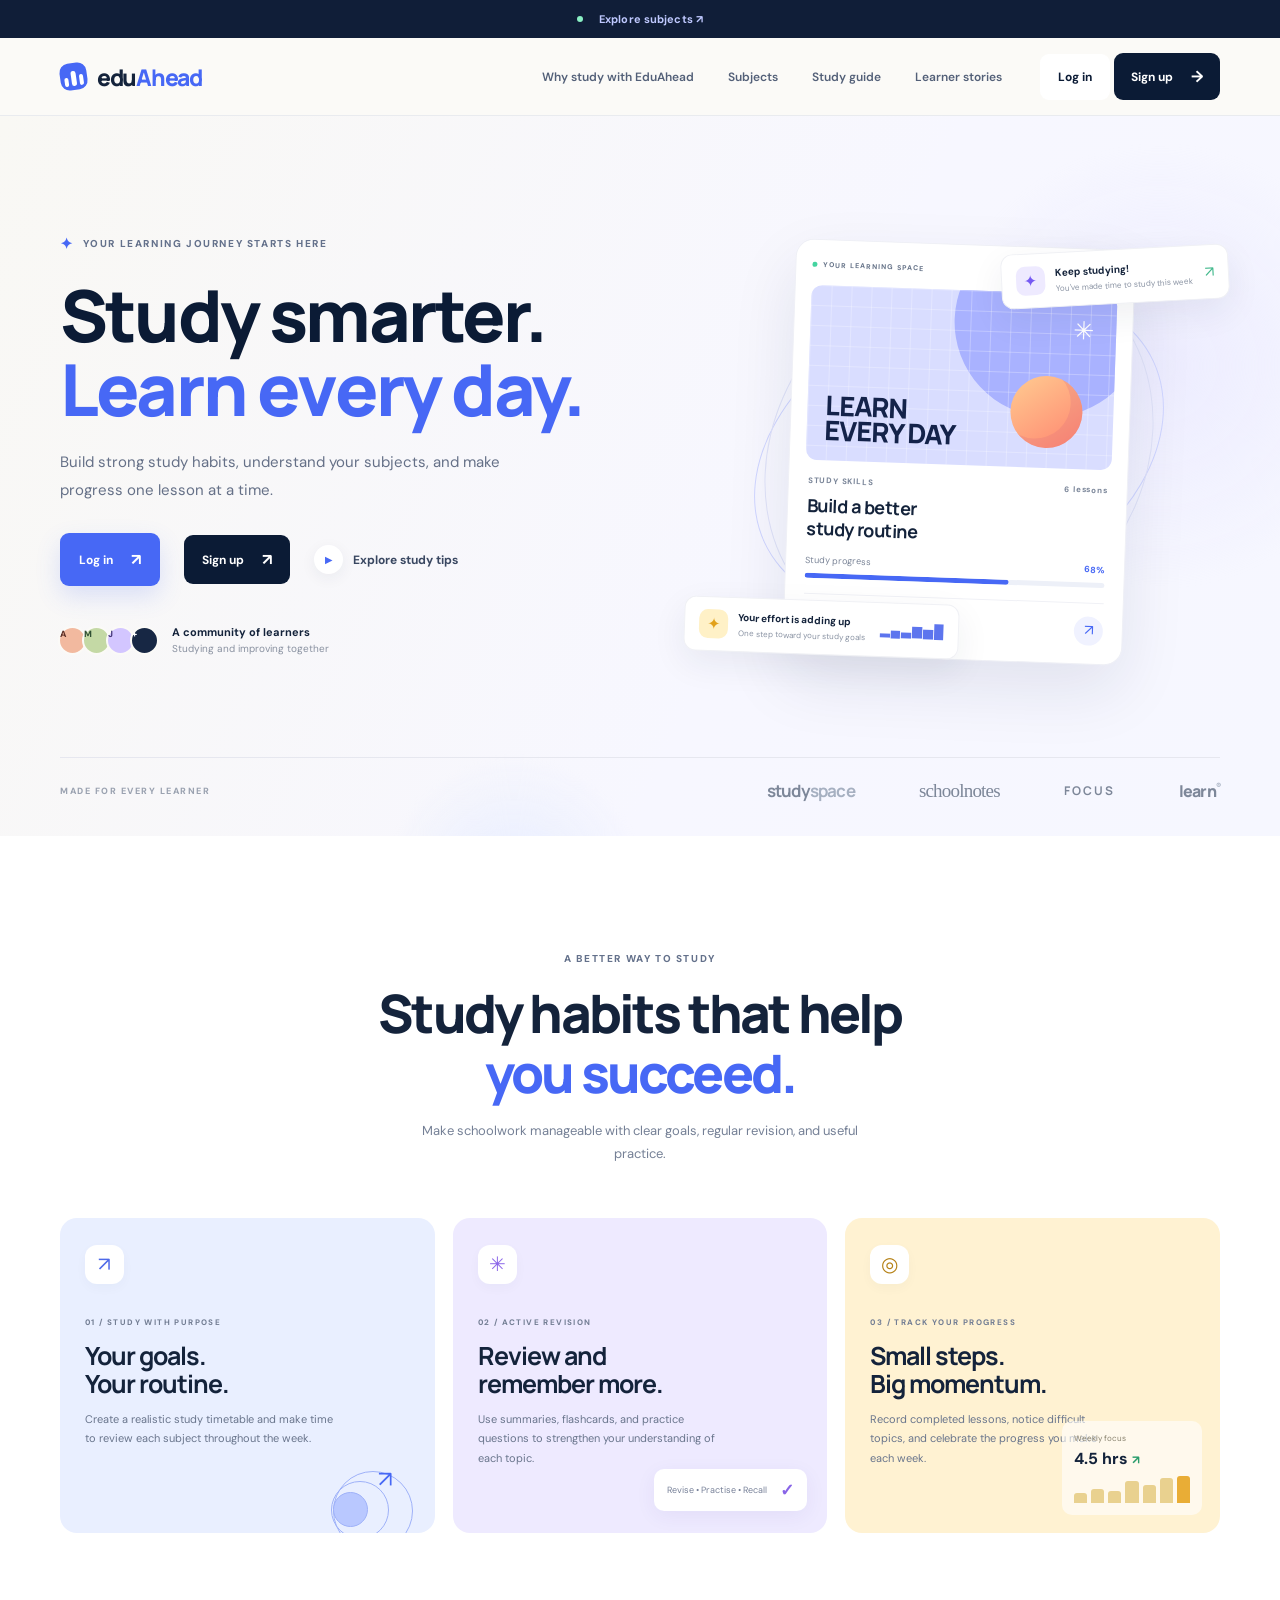
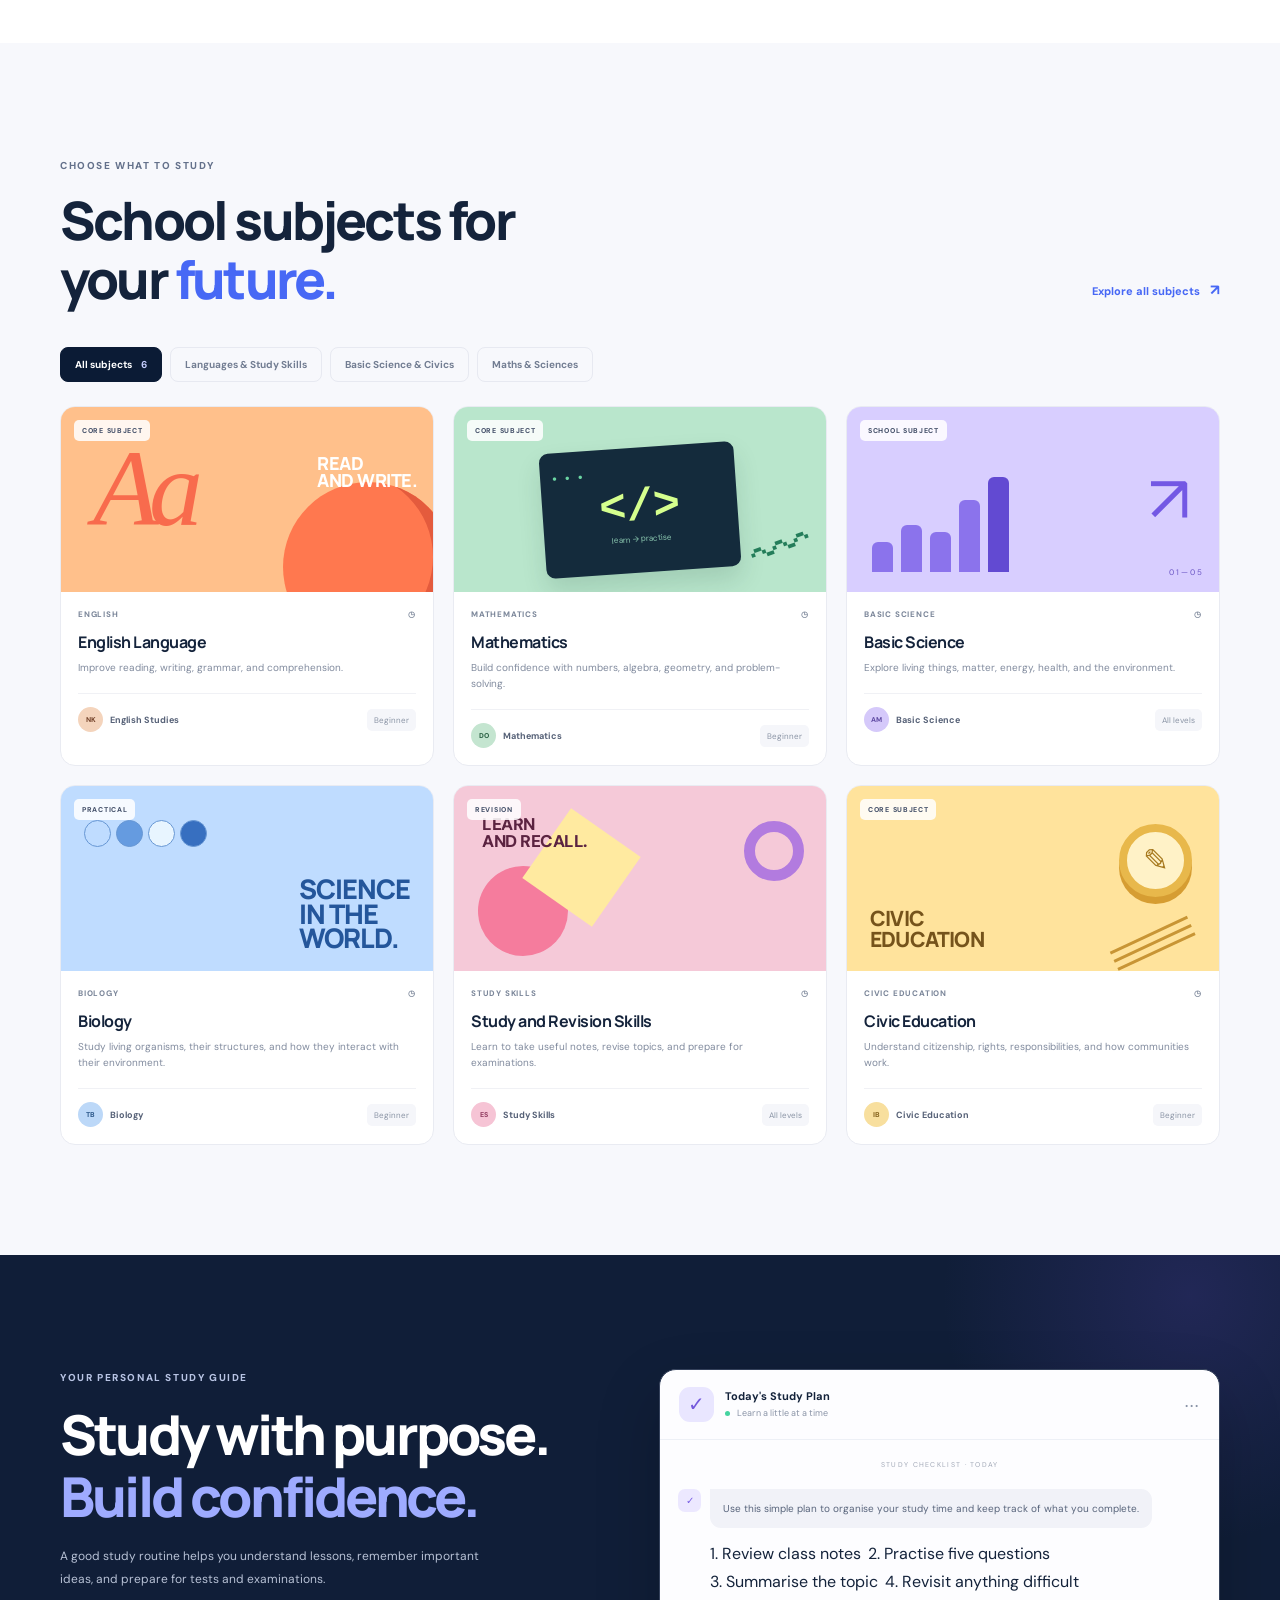
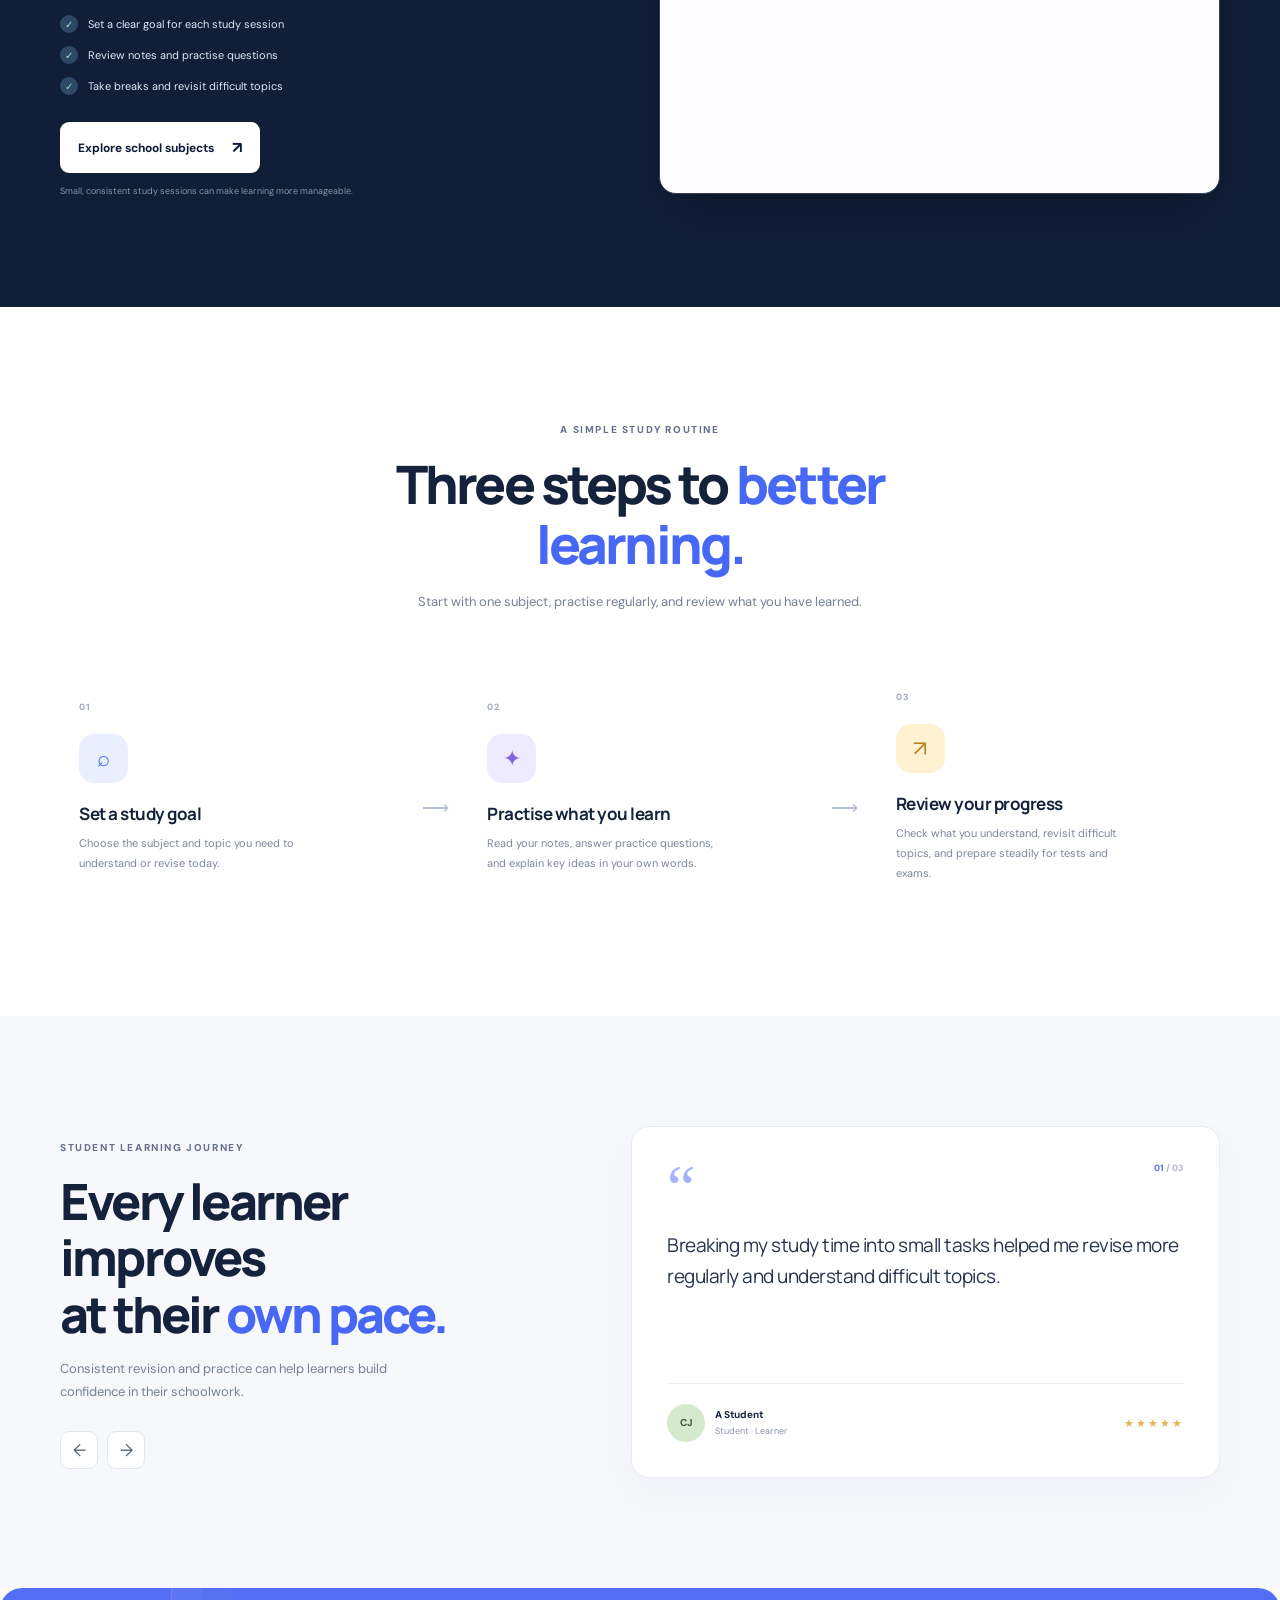
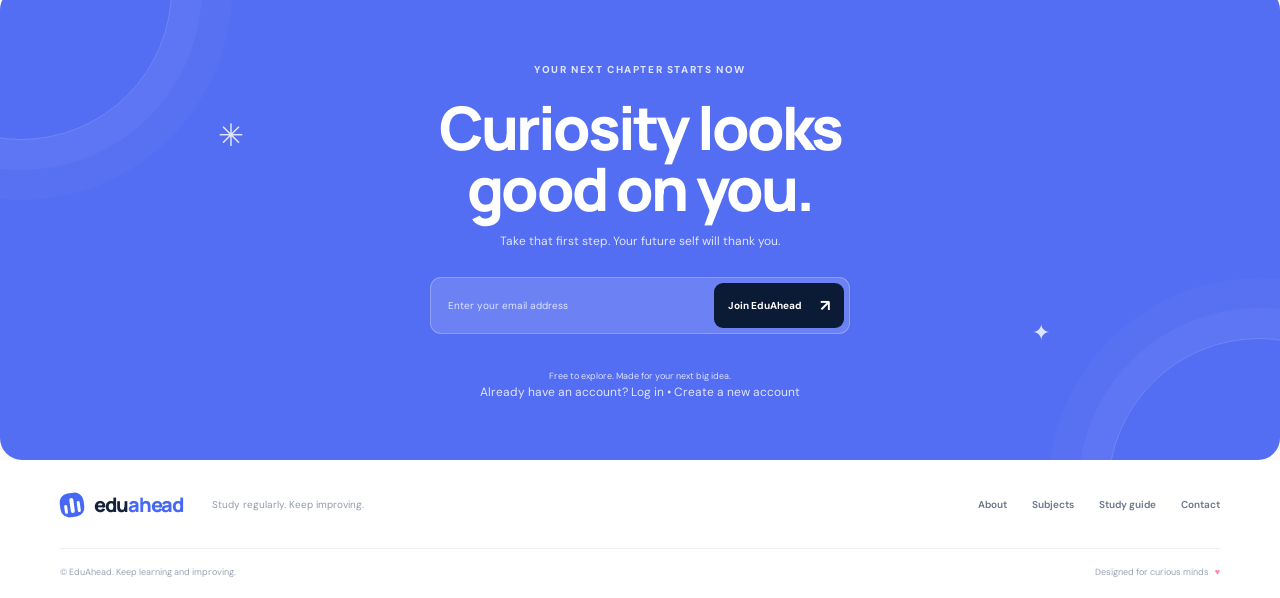
==== commit 04bcd372: "Add files via upload Update subjects and class filters”." ====
--- a/index.html
+++ b/index.html
@@ -1,144 +1,570 @@
-<!DOCTYPE html>
-<html lang="en">
-<head>
-  <meta charset="UTF-8" />
-  <meta name="viewport" content="width=device-width, initial-scale=1.0" />
-  <meta name="theme-color" content="#0b1b35" />
-  <meta name="description" content="EduAhead helps you learn smarter with guided courses, expert teachers, and AI-powered study support." />
-  <title>EduAhead — Learn Beyond Limits</title>
-  <link rel="preconnect" href="https://fonts.googleapis.com">
-  <link rel="preconnect" href="https://fonts.gstatic.com" crossorigin>
-  <link href="https://fonts.googleapis.com/css2?family=DM+Sans:wght@400;500;600;700&family=Manrope:wght@400;500;600;700;800&display=swap" rel="stylesheet">
-  <link rel="stylesheet" href="far.css" />
-</head>
-<body>
-  <div class="announcement">
-    <span class="announcement-dot"></span>
-    
-    <a href="#courses">Explore courses <span aria-hidden="true">↗</span></a>
-  </div>
-
-  <header class="site-header" id="top">
-    <nav class="nav container" aria-label="Main navigation">
-      <a class="brand" href="#top" aria-label="EduAhead home">
-        <span class="brand-mark"><span></span><span></span><span></span></span>
-        <span>edu<span class="brand-accent">ahead</span></span>
-      </a>
-      <button class="menu-toggle" id="menuToggle" aria-label="Open navigation" aria-expanded="false">
-        <span></span><span></span><span></span>
-      </button>
-      <div class="nav-links" id="navLinks">
-        <a href="#features">Why EduAhead</a>
-        <a href="#courses">Courses</a>
-        <a href="#how">How it works</a>
-        <a href="#testimonials">Stories</a>
-        <a class="nav-mobile-cta" href="auth.html?mode=signup">Sign up <span>→</span></a>
-        <a class="nav-mobile-cta" href="auth.html?mode=login">Log in</a>
-      </div>
-      <div class="nav-cta-group">
-        <a class="button button-light nav-cta" href="auth.html?mode=login">Log in</a>
-        <a class="button button-dark nav-cta" href="auth.html?mode=signup">Sign up <span>→</span></a>
-      </div>
-    </nav>
-  </header>
-
-  <main>
-    <section class="hero section-pad">
-      <div class="hero-glow glow-one"></div><div class="hero-glow glow-two"></div>
-      <div class="container hero-grid">
-        <div class="hero-copy reveal">
-          <div class="eyebrow"><span class="eyebrow-icon">✦</span> YOUR FUTURE, UNLOCKED</div>
-          <h1>Learn smarter.<br><span>Go further.</span></h1>
-          <p class="hero-description">Build real-world skills, find your learning rhythm, and turn your ambition into progress — one lesson at a time.</p>
-          <div class="hero-actions">
-            <a class="button button-primary" href="auth.html?mode=login">Log in <span>↗</span></a>
-            <a class="button button-dark" href="auth.html?mode=signup">Sign up <span>↗</span></a>
-            <a class="watch-link" href="#how"><span class="play-icon">▶</span> See how it works</a>
-          </div>
-          <div class="hero-proof">
-            <div class="avatar-stack" aria-label="Learner community">
-              <span class="avatar avatar-a">A</span><span class="avatar avatar-b">M</span><span class="avatar avatar-c">J</span><span class="avatar avatar-d">+</span>
-            </div>
-            <div><strong>10,000+ curious minds</strong><span>learning and growing together</span></div>
-          </div>
-        </div>
-
-        <div class="hero-visual reveal">
-          <div class="visual-orbit orbit-a"></div><div class="visual-orbit orbit-b"></div>
-          <div class="floating-note note-top"><span class="note-icon note-purple">✦</span><div><strong>Keep it up!</strong><small>You're on a 7-day streak</small></div><span class="note-spark">↗</span></div>
-          <div class="learning-card">
-            <div class="learning-card-top"><span class="live-pill"><i></i> YOUR LEARNING SPACE</span><span class="dots">•••</span></div>
-            <div class="course-art">
-              <div class="art-circle"></div><div class="art-grid"></div>
-              <span class="art-label">DESIGN<br>YOUR FUTURE</span>
-              <div class="art-orb"></div><div class="art-star">✳</div>
-            </div>
-            <div class="course-info">
-              <div class="course-meta"><span>CREATIVE SKILLS</span><span>6 lessons</span></div>
-              <h3>Design thinking<br>for everyday ideas</h3>
-              <div class="progress-row"><span>Course progress</span><strong>68%</strong></div>
-              <div class="progress-track"><span style="width:68%"></span></div>
-              <div class="continue-row"><div class="mini-avatar">EK</div><div><strong>With Ella Kim</strong><small>Last lesson · 12 min</small></div><button class="round-arrow" aria-label="Continue course" onclick="document.querySelector('#courses').scrollIntoView({behavior:'smooth'})">↗</button></div>
-            </div>
-          </div>
-          <div class="floating-note note-bottom"><span class="score-icon">✦</span><div><strong>You're making progress</strong><small>+24% learning this week</small></div><span class="mini-chart">▂▄▃▆▅█</span></div>
-        </div>
-      </div>
-      <div class="container hero-bottom">
-        <span>MADE FOR THE CURIOUS</span><div class="trust-logos"><b>learn<span>lab</span></b><b class="logo-serif">northstar</b><b class="logo-spaced">UPSHIFT</b><b class="logo-round">orbit<span>®</span></b></div>
-      </div>
-    </section>
-
-    <section class="features section-pad" id="features">
-      <div class="container">
-        <div class="section-heading centered reveal"><span class="eyebrow">A BETTER WAY TO LEARN</span><h2>Learning that moves<br> <span>you forward.</span></h2><p>Less overwhelm. More “I can do this.” Everything you need to make learning stick.</p></div>
-        <div class="feature-grid">
-          <article class="feature-card feature-blue reveal"><div class="feature-icon">↗</div><span class="card-kicker">01 / LEARN YOUR WAY</span><h3>Your pace.<br>Your path.</h3><p>Build a learning routine that fits your life, with flexible lessons you can return to anytime.</p><div class="feature-decoration path-art"><span></span><span></span><span></span><i>↗</i></div></article>
-          <article class="feature-card feature-lilac reveal"><div class="feature-icon">✳</div><span class="card-kicker">02 / SMART SUPPORT</span><h3>Meet your<br>AI study buddy.</h3><p>Get concepts explained in plain language, practice questions, and helpful nudges when you're stuck.</p><div class="ai-bubble"><span>Ask me anything</span><b>✦</b></div></article>
-          <article class="feature-card feature-yellow reveal"><div class="feature-icon">◎</div><span class="card-kicker">03 / REAL PROGRESS</span><h3>Small steps.<br>Big momentum.</h3><p>Track what you've learned and celebrate milestones that show how far you've come.</p><div class="progress-art"><span>Weekly focus</span><strong>4.5 hrs <i>↗</i></strong><div><i></i><i></i><i></i><i></i><i></i><i></i><i></i></div></div></article>
-        </div>
-      </div>
-    </section>
-
-    <section class="courses section-pad" id="courses">
-      <div class="container">
-        <div class="courses-heading reveal"><div><span class="eyebrow">FIND YOUR NEXT THING</span><h2>Skills for the life<br>you're <span>building.</span></h2></div><a class="text-link" href="#get-started">Browse all courses <span>↗</span></a></div>
-        <div class="course-filters" role="group" aria-label="Filter courses">
-          <button class="filter-btn active" data-filter="all">All courses <span>6</span></button><button class="filter-btn" data-filter="design">Design</button><button class="filter-btn" data-filter="business">Business</button><button class="filter-btn" data-filter="tech">Technology</button>
-        </div>
-        <div class="course-grid">
-          <article class="course-card reveal" data-category="design"><div class="course-thumbnail thumb-orange"><span class="thumbnail-tag">POPULAR</span><div class="abstract-type">Aa</div><div class="thumb-sun"></div><div class="thumb-caption">THINK<br>IN COLOR.</div></div><div class="course-card-body"><div class="course-meta"><span>DESIGN</span><span>◷ 4.5 hours</span></div><h3>Visual design foundations</h3><p>Make everyday ideas look extraordinary.</p><div class="course-footer"><div class="teacher"><span class="teacher-avatar teacher-one">NK</span><span>Nora King</span></div><span class="course-level">Beginner</span></div></div></article>
-          <article class="course-card reveal" data-category="tech"><div class="course-thumbnail thumb-green"><span class="thumbnail-tag">NEW</span><div class="code-window"><span>● ● ●</span><b>&lt;/&gt;</b><small>ideas → reality</small></div><div class="thumb-squiggle">〰</div></div><div class="course-card-body"><div class="course-meta"><span>TECHNOLOGY</span><span>◷ 6 hours</span></div><h3>Code your first website</h3><p>Bring your ideas online, one line at a time.</p><div class="course-footer"><div class="teacher"><span class="teacher-avatar teacher-two">DO</span><span>Daniel Okafor</span></div><span class="course-level">Beginner</span></div></div></article>
-          <article class="course-card reveal" data-category="business"><div class="course-thumbnail thumb-purple"><span class="thumbnail-tag">STUDENT FAVE</span><div class="chart-art"><i></i><i></i><i></i><i></i><i></i></div><div class="chart-line">↗</div><div class="thumb-number">01—05</div></div><div class="course-card-body"><div class="course-meta"><span>BUSINESS</span><span>◷ 3 hours</span></div><h3>From idea to impact</h3><p>Learn the basics of building a great idea.</p><div class="course-footer"><div class="teacher"><span class="teacher-avatar teacher-three">AM</span><span>Amara Mensah</span></div><span class="course-level">All levels</span></div></div></article>
-          <article class="course-card reveal" data-category="tech"><div class="course-thumbnail thumb-blue"><span class="thumbnail-tag">PRACTICAL</span><div class="data-circles"><i></i><i></i><i></i><i></i></div><div class="data-word">DATA<br>MAKES<br>SENSE.</div></div><div class="course-card-body"><div class="course-meta"><span>TECHNOLOGY</span><span>◷ 5 hours</span></div><h3>Data skills made simple</h3><p>Turn information into useful insights.</p><div class="course-footer"><div class="teacher"><span class="teacher-avatar teacher-four">TB</span><span>Tobi Bello</span></div><span class="course-level">Beginner</span></div></div></article>
-          <article class="course-card reveal" data-category="design"><div class="course-thumbnail thumb-pink"><span class="thumbnail-tag">CREATIVE</span><div class="design-shapes"><i></i><i></i><i></i></div><div class="design-text">MAKE<br>IT MATTER.</div></div><div class="course-card-body"><div class="course-meta"><span>DESIGN</span><span>◷ 2.5 hours</span></div><h3>Creative thinking toolkit</h3><p>Unlock fresh approaches to tricky problems.</p><div class="course-footer"><div class="teacher"><span class="teacher-avatar teacher-five">ES</span><span>Ella Stone</span></div><span class="course-level">All levels</span></div></div></article>
-          <article class="course-card reveal" data-category="business"><div class="course-thumbnail thumb-yellow"><span class="thumbnail-tag">LIFE SKILLS</span><div class="money-coin">₦</div><div class="money-copy">MONEY<br>CONFIDENCE</div><div class="money-lines"></div></div><div class="course-card-body"><div class="course-meta"><span>BUSINESS</span><span>◷ 3.5 hours</span></div><h3>Everyday money basics</h3><p>Build confident habits for your money.</p><div class="course-footer"><div class="teacher"><span class="teacher-avatar teacher-six">IB</span><span>Ife Bamidele</span></div><span class="course-level">Beginner</span></div></div></article>
-        </div>
-        <p class="no-results" id="noResults" hidden>No courses in this category yet. Try another filter.</p>
-      </div>
-    </section>
-
-    <section class="ai-section section-pad" id="how">
-      <div class="container ai-layout">
-        <div class="ai-copy reveal"><span class="eyebrow eyebrow-light">YOUR PERSONAL LEARNING SIDEKICK</span><h2>Big questions?<br><span>Let's figure it out.</span></h2><p>Meet the EduAhead AI Teacher — a friendly study companion to help you understand tough topics, practice new skills, and keep your curiosity moving.</p><ul class="ai-benefits"><li><span>✓</span> Explanations that make sense to you</li><li><span>✓</span> Practice prompts to check your understanding</li><li><span>✓</span> Support whenever you need a fresh perspective</li></ul><button class="button button-light" id="openTutor">Try the AI Teacher <span>↗</span></button><small class="ai-disclaimer">Demo experience — answers are simulated in your browser.</small></div>
-        <div class="chat-demo reveal" id="chatDemo"><div class="chat-header"><div class="bot-avatar">✦</div><div><strong>EduAhead AI Teacher</strong><span><i></i> Ready to help you learn</span></div><button class="chat-more" aria-label="Chat options">•••</button></div><div class="chat-content" id="chatContent"><div class="chat-date">YOUR STUDY SPACE · TODAY</div><div class="message bot-message"><span class="message-avatar">✦</span><div>Hey there! 👋 What are you learning today? I'm here to help you break it down, step by step.</div></div><div class="suggestions"><button data-prompt="Explain photosynthesis simply">Explain photosynthesis</button><button data-prompt="Give me a study plan">Make a study plan</button><button data-prompt="Quiz me on basic maths">Quiz me on maths</button></div></div><form class="chat-input-row" id="chatForm"><input id="chatInput" type="text" placeholder="Ask your study question..." autocomplete="off" aria-label="Ask your study question"><button type="submit" aria-label="Send message">↑</button></form></div>
-      </div>
-    </section>
-
-    <section class="steps-section section-pad">
-      <div class="container"><div class="section-heading centered reveal"><span class="eyebrow">SIMPLE BY DESIGN</span><h2>Three steps to your <span>next level.</span></h2><p>Start where you are. We'll help you figure out where to go next.</p></div>
-        <div class="steps-grid"><article class="step reveal"><div class="step-number">01</div><div class="step-icon step-icon-blue">⌕</div><h3>Find your focus</h3><p>Explore practical courses and choose a skill or subject you're excited about.</p></article><div class="step-connector">⟶</div><article class="step reveal"><div class="step-number">02</div><div class="step-icon step-icon-lilac">✦</div><h3>Learn by doing</h3><p>Follow bite-sized lessons, try activities, and ask your AI Teacher for support.</p></article><div class="step-connector">⟶</div><article class="step reveal"><div class="step-number">03</div><div class="step-icon step-icon-yellow">↗</div><h3>Grow with confidence</h3><p>Notice your progress, build consistency, and take your new skills into the world.</p></article></div>
-      </div>
-    </section>
-
-    <section class="testimonial-section section-pad" id="testimonials"><div class="container testimonial-layout"><div class="testimonial-intro reveal"><span class="eyebrow">GOOD THINGS HAPPEN HERE</span><h2>Progress looks<br>different on <span>everyone.</span></h2><p>Every learner has a different starting point. Here's what moving forward can feel like.</p><div class="testimonial-controls"><button id="prevTestimonial" aria-label="Previous testimonial">←</button><button id="nextTestimonial" aria-label="Next testimonial">→</button></div></div><div class="testimonial-card reveal"><div class="quote-mark">“</div><p class="quote-text" id="quoteText">I used to think coding was too complicated to start. The small lessons helped me get moving, and now I'm building my own little projects.</p><div class="quote-bottom"><div class="quote-person"><div class="quote-avatar" id="quoteAvatar">CJ</div><div><strong id="quoteName">Chidi James</strong><span id="quoteRole">New developer · Learner</span></div></div><div class="quote-stars">★★★★★</div></div><div class="quote-count" id="quoteCount">01 <span>/ 03</span></div></div></div></section>
-
-    <section class="cta-section section-pad" id="get-started"><div class="container"><div class="cta-card reveal"><div class="cta-spark spark-a">✳</div><div class="cta-spark spark-b">✦</div><span class="eyebrow eyebrow-light">YOUR NEXT CHAPTER STARTS NOW</span><h2>Curiosity looks<br>good on you.</h2><p>Take that first step. Your future self will thank you.</p><form class="signup-form" id="signupForm"><label class="sr-only" for="emailInput">Your email address</label><input id="emailInput" type="email" placeholder="Enter your email address" required><button class="button button-dark" type="submit">Join EduAhead <span>↗</span></button></form><div class="signup-message" id="signupMessage" role="status"></div><small>Free to explore. Made for your next big idea.</small><p class="cta-footer-links"><a href="auth.html?mode=login">Already have an account? Log in</a> <span>•</span> <a href="auth.html?mode=signup">Create a new account</a></p></div></div></section>
-  </main>
-
-  <footer class="footer"><div class="container footer-main"><a class="brand brand-footer" href="#top"><span class="brand-mark"><span></span><span></span><span></span></span><span>edu<span class="brand-accent">ahead</span></span></a><p>Keep learning. Keep becoming.</p><div class="footer-links"><a href="#features">About</a><a href="#courses">Courses</a><a href="#how">AI Teacher</a><a href="mailto:hello@eduahead.example">Contact</a></div></div><div class="container footer-bottom"><span>© <span id="year"></span> EduAhead. Keep moving forward.</span><span>Designed for curious minds <span class="footer-heart">♥</span></span></div></footer>
-  <div class="toast" id="toast" role="status" aria-live="polite"></div>
-  <script src="far.js"></script>
-  <style></style>
-</body>
-</html>+
+<!DOCTYPE html>
+<html lang="en">
+<head>
+  <meta charset="UTF-8" />
+  <meta name="viewport" content="width=device-width, initial-scale=1.0" />
+  <meta name="theme-color" content="#0b1b35" />
+  <link rel="shortcut icon" href="logo.png" type="image/png">
+  <meta name="description" content="EduAhead helps students study effectively, explore school subjects, practise questions, and track academic progress." />
+  <title>EduAhead Ai Teacher — Learn Today. Lead Tomorrow.</title>
+
+  <link rel="preconnect" href="https://fonts.googleapis.com">
+  <link rel="preconnect" href="https://fonts.gstatic.com" crossorigin>
+  <link href="https://fonts.googleapis.com/css2?family=DM+Sans:wght@400;500;600;700&family=Manrope:wght@400;500;600;700;800&display=swap" rel="stylesheet">
+  <link rel="stylesheet" href="far.css" />
+</head>
+
+<body>
+  <div class="announcement">
+    <span class="announcement-dot"></span>
+    <a href="#courses">Explore subjects <span aria-hidden="true">↗</span></a>
+  </div>
+
+  <header class="site-header" id="top">
+    <nav class="nav container" aria-label="Main navigation">
+      <a class="brand" href="#top" aria-label="EduAhead home">
+        <span class="brand-mark"><span></span><span></span><span></span></span>
+        <span>edu<span class="brand-accent">Ahead</span></span>
+      </a>
+
+      <button class="menu-toggle" id="menuToggle" aria-label="Open navigation" aria-expanded="false">
+        <span></span><span></span><span></span>
+      </button>
+
+      <div class="nav-links" id="navLinks">
+        <a href="#features">Why study with EduAhead</a>
+        <a href="#courses">Subjects</a>
+        <a href="#how">Study guide</a>
+        <a href="#testimonials">Learner stories</a>
+        <a class="nav-mobile-cta" href="auth.html?mode=signup">Sign up <span>→</span></a>
+        <a class="nav-mobile-cta" href="auth.html?mode=login">Log in</a>
+      </div>
+
+      <div class="nav-cta-group">
+        <a class="button button-light nav-cta" href="auth.html?mode=login">Log in</a>
+        <a class="button button-dark nav-cta" href="auth.html?mode=signup">Sign up <span>→</span></a>
+      </div>
+    </nav>
+  </header>
+
+  <main>
+    <!-- HERO SECTION -->
+    <section class="hero section-pad">
+      <div class="hero-glow glow-one"></div>
+      <div class="hero-glow glow-two"></div>
+
+      <div class="container hero-grid">
+        <div class="hero-copy reveal">
+          <div class="eyebrow">
+            <span class="eyebrow-icon">✦</span>
+            YOUR LEARNING JOURNEY STARTS HERE
+          </div>
+
+          <h1>Study smarter.<br><span>Learn every day.</span></h1>
+
+          <p class="hero-description">
+            Build strong study habits, understand your subjects, and make
+            progress one lesson at a time.
+          </p>
+
+          <div class="hero-actions">
+            <a class="button button-primary" href="auth.html?mode=login">Log in <span>↗</span></a>
+            <a class="button button-dark" href="auth.html?mode=signup">Sign up <span>↗</span></a>
+            <a class="watch-link" href="#how">
+              <span class="play-icon">▶</span> Explore study tips
+            </a>
+          </div>
+
+          <div class="hero-proof">
+            <div class="avatar-stack" aria-label="Learner community">
+              <span class="avatar avatar-a">A</span>
+              <span class="avatar avatar-b">M</span>
+              <span class="avatar avatar-c">J</span>
+              <span class="avatar avatar-d">+</span>
+            </div>
+            <div>
+              <strong>A community of learners</strong>
+              <span>Studying and improving together</span>
+            </div>
+          </div>
+        </div>
+
+        <div class="hero-visual reveal">
+          <div class="visual-orbit orbit-a"></div>
+          <div class="visual-orbit orbit-b"></div>
+
+          <div class="floating-note note-top">
+            <span class="note-icon note-purple">✦</span>
+            <div>
+              <strong>Keep studying!</strong>
+              <small>You've made time to study this week</small>
+            </div>
+            <span class="note-spark">↗</span>
+          </div>
+
+          <div class="learning-card">
+            <div class="learning-card-top">
+              <span class="live-pill"><i></i> YOUR LEARNING SPACE</span>
+              <span class="dots">•••</span>
+            </div>
+
+            <div class="course-art">
+              <div class="art-circle"></div>
+              <div class="art-grid"></div>
+              <span class="art-label">LEARN<br>EVERY DAY</span>
+              <div class="art-orb"></div>
+              <div class="art-star">✳</div>
+            </div>
+
+            <div class="course-info">
+              <div class="course-meta">
+                <span>STUDY SKILLS</span>
+                <span>6 lessons</span>
+              </div>
+
+              <h3>Build a better<br>study routine</h3>
+
+              <div class="progress-row">
+                <span>Study progress</span>
+                <strong>68%</strong>
+              </div>
+
+              <div class="progress-track">
+                <span style="width:68%"></span>
+              </div>
+
+              <div class="continue-row">
+                <div class="mini-avatar">EK</div>
+                <div>
+                  <strong>Your study plan</strong>
+                  <small>Next task · Review notes</small>
+                </div>
+                <button class="round-arrow" aria-label="Continue studying"
+                  onclick="document.querySelector('#courses').scrollIntoView({behavior:'smooth'})">↗</button>
+              </div>
+            </div>
+          </div>
+
+          <div class="floating-note note-bottom">
+            <span class="score-icon">✦</span>
+            <div>
+              <strong>Your effort is adding up</strong>
+              <small>One step toward your study goals</small>
+            </div>
+            <span class="mini-chart">▂▄▃▆▅█</span>
+          </div>
+        </div>
+      </div>
+
+      <div class="container hero-bottom">
+        <span>MADE FOR EVERY LEARNER</span>
+        <div class="trust-logos">
+          <b>study<span>space</span></b>
+          <b class="logo-serif">schoolnotes</b>
+          <b class="logo-spaced">FOCUS</b>
+          <b class="logo-round">learn<span>®</span></b>
+        </div>
+      </div>
+    </section>
+
+    <!-- STUDY FEATURES -->
+    <section class="features section-pad" id="features">
+      <div class="container">
+        <div class="section-heading centered reveal">
+          <span class="eyebrow">A BETTER WAY TO STUDY</span>
+          <h2>Study habits that help<br><span>you succeed.</span></h2>
+          <p>
+            Make schoolwork manageable with clear goals, regular revision,
+            and useful practice.
+          </p>
+        </div>
+
+        <div class="feature-grid">
+          <article class="feature-card feature-blue reveal">
+            <div class="feature-icon">↗</div>
+            <span class="card-kicker">01 / STUDY WITH PURPOSE</span>
+            <h3>Your goals.<br>Your routine.</h3>
+            <p>
+              Create a realistic study timetable and make time to review
+              each subject throughout the week.
+            </p>
+            <div class="feature-decoration path-art">
+              <span></span><span></span><span></span><i>↗</i>
+            </div>
+          </article>
+
+          <article class="feature-card feature-lilac reveal">
+            <div class="feature-icon">✳</div>
+            <span class="card-kicker">02 / ACTIVE REVISION</span>
+            <h3>Review and<br>remember more.</h3>
+            <p>
+              Use summaries, flashcards, and practice questions to strengthen
+              your understanding of each topic.
+            </p>
+            <div class="ai-bubble">
+              <span>Revise • Practise • Recall</span>
+              <b>✓</b>
+            </div>
+          </article>
+
+          <article class="feature-card feature-yellow reveal">
+            <div class="feature-icon">◎</div>
+            <span class="card-kicker">03 / TRACK YOUR PROGRESS</span>
+            <h3>Small steps.<br>Big momentum.</h3>
+            <p>
+              Record completed lessons, notice difficult topics, and celebrate
+              the progress you make each week.
+            </p>
+            <div class="progress-art">
+              <span>Weekly focus</span>
+              <strong>4.5 hrs <i>↗</i></strong>
+              <div><i></i><i></i><i></i><i></i><i></i><i></i><i></i></div>
+            </div>
+          </article>
+        </div>
+      </div>
+    </section>
+
+    <!-- SCHOOL SUBJECTS -->
+    <section class="courses section-pad" id="courses">
+      <div class="container">
+        <div class="courses-heading reveal">
+          <div>
+            <span class="eyebrow">CHOOSE WHAT TO STUDY</span>
+            <h2>School subjects for<br>your <span>future.</span></h2>
+          </div>
+          <a class="text-link" href="#get-started">Explore all subjects <span>↗</span></a>
+        </div>
+
+        <div class="course-filters" role="group" aria-label="Filter school subjects">
+          <button class="filter-btn active" data-filter="all">All subjects <span>6</span></button>
+          <button class="filter-btn" data-filter="design">Languages & Study Skills</button>
+          <button class="filter-btn" data-filter="business">Basic Science & Civics</button>
+          <button class="filter-btn" data-filter="tech">Maths & Sciences</button>
+        </div>
+
+        <div class="course-grid">
+          <article class="course-card reveal" data-category="design">
+            <div class="course-thumbnail thumb-orange">
+              <span class="thumbnail-tag">CORE SUBJECT</span>
+              <div class="abstract-type">Aa</div>
+              <div class="thumb-sun"></div>
+              <div class="thumb-caption">READ<br>AND WRITE.</div>
+            </div>
+            <div class="course-card-body">
+              <div class="course-meta"><span>ENGLISH</span><span>◷</span></div>
+              <h3>English Language</h3>
+              <p>Improve reading, writing, grammar, and comprehension.</p>
+              <div class="course-footer">
+                <div class="teacher">
+                  <span class="teacher-avatar teacher-one">NK</span>
+                  <span>English Studies</span>
+                </div>
+                <span class="course-level">Beginner</span>
+              </div>
+            </div>
+          </article>
+
+          <article class="course-card reveal" data-category="tech">
+            <div class="course-thumbnail thumb-green">
+              <span class="thumbnail-tag">CORE SUBJECT</span>
+              <div class="code-window">
+                <span>● ● ●</span>
+                <b>&lt;/&gt;</b>
+                <small>learn → practise</small>
+              </div>
+              <div class="thumb-squiggle">〰</div>
+            </div>
+            <div class="course-card-body">
+              <div class="course-meta"><span>MATHEMATICS</span><span>◷ </span></div>
+              <h3>Mathematics</h3>
+              <p>Build confidence with numbers, algebra, geometry, and problem-solving.</p>
+              <div class="course-footer">
+                <div class="teacher">
+                  <span class="teacher-avatar teacher-two">DO</span>
+                  <span>Mathematics</span>
+                </div>
+                <span class="course-level">Beginner</span>
+              </div>
+            </div>
+          </article>
+
+          <article class="course-card reveal" data-category="business">
+            <div class="course-thumbnail thumb-purple">
+              <span class="thumbnail-tag">SCHOOL SUBJECT</span>
+              <div class="chart-art"><i></i><i></i><i></i><i></i><i></i></div>
+              <div class="chart-line">↗</div>
+              <div class="thumb-number">01—05</div>
+            </div>
+            <div class="course-card-body">
+              <div class="course-meta"><span>BASIC SCIENCE</span><span>◷</span></div>
+              <h3>Basic Science</h3>
+              <p>Explore living things, matter, energy, health, and the environment.</p>
+              <div class="course-footer">
+                <div class="teacher">
+                  <span class="teacher-avatar teacher-three">AM</span>
+                  <span>Basic Science</span>
+                </div>
+                <span class="course-level">All levels</span>
+              </div>
+            </div>
+          </article>
+
+          <article class="course-card reveal" data-category="tech">
+            <div class="course-thumbnail thumb-blue">
+              <span class="thumbnail-tag">PRACTICAL</span>
+              <div class="data-circles"><i></i><i></i><i></i><i></i></div>
+              <div class="data-word">SCIENCE<br>IN THE<br>WORLD.</div>
+            </div>
+            <div class="course-card-body">
+              <div class="course-meta"><span>BIOLOGY</span><span>◷</span></div>
+              <h3>Biology</h3>
+              <p>Study living organisms, their structures, and how they interact with their environment.</p>
+              <div class="course-footer">
+                <div class="teacher">
+                  <span class="teacher-avatar teacher-four">TB</span>
+                  <span>Biology</span>
+                </div>
+                <span class="course-level">Beginner</span>
+              </div>
+            </div>
+          </article>
+
+          <article class="course-card reveal" data-category="design">
+            <div class="course-thumbnail thumb-pink">
+              <span class="thumbnail-tag">REVISION</span>
+              <div class="design-shapes"><i></i><i></i><i></i></div>
+              <div class="design-text">LEARN<br>AND RECALL.</div>
+            </div>
+            <div class="course-card-body">
+              <div class="course-meta"><span>STUDY SKILLS</span><span>◷</span></div>
+              <h3>Study and Revision Skills</h3>
+              <p>Learn to take useful notes, revise topics, and prepare for examinations.</p>
+              <div class="course-footer">
+                <div class="teacher">
+                  <span class="teacher-avatar teacher-five">ES</span>
+                  <span>Study Skills</span>
+                </div>
+                <span class="course-level">All levels</span>
+              </div>
+            </div>
+          </article>
+
+          <article class="course-card reveal" data-category="business">
+            <div class="course-thumbnail thumb-yellow">
+              <span class="thumbnail-tag">CORE SUBJECT</span>
+              <div class="money-coin">✎</div>
+              <div class="money-copy">CIVIC<br>EDUCATION</div>
+              <div class="money-lines"></div>
+            </div>
+            <div class="course-card-body">
+              <div class="course-meta"><span>CIVIC EDUCATION</span><span>◷</span></div>
+              <h3>Civic Education</h3>
+              <p>Understand citizenship, rights, responsibilities, and how communities work.</p>
+              <div class="course-footer">
+                <div class="teacher">
+                  <span class="teacher-avatar teacher-six">IB</span>
+                  <span>Civic Education</span>
+                </div>
+                <span class="course-level">Beginner</span>
+              </div>
+            </div>
+          </article>
+        </div>
+
+        <p class="no-results" id="noResults" hidden>
+          No subjects in this category yet. Try another filter.
+        </p>
+      </div>
+    </section>
+
+    <!-- STUDY GUIDE: REPLACES AI TEACHER -->
+    <section class="ai-section section-pad" id="how">
+      <div class="container ai-layout">
+        <div class="ai-copy reveal">
+          <span class="eyebrow eyebrow-light">YOUR PERSONAL STUDY GUIDE</span>
+          <h2>Study with purpose.<br><span>Build confidence.</span></h2>
+          <p>
+            A good study routine helps you understand lessons, remember important
+            ideas, and prepare for tests and examinations.
+          </p>
+
+          <ul class="ai-benefits">
+            <li><span>✓</span> Set a clear goal for each study session</li>
+            <li><span>✓</span> Review notes and practise questions</li>
+            <li><span>✓</span> Take breaks and revisit difficult topics</li>
+          </ul>
+
+          <a class="button button-light" href="#courses">
+            Explore school subjects <span>↗</span>
+          </a>
+
+          <small class="ai-disclaimer">
+            Small, consistent study sessions can make learning more manageable.
+          </small>
+        </div>
+
+        <div class="chat-demo reveal" aria-label="Example study plan">
+          <div class="chat-header">
+            <div class="bot-avatar">✓</div>
+            <div>
+              <strong>Today's Study Plan</strong>
+              <span><i></i> Learn a little at a time</span>
+            </div>
+            <span class="chat-more" aria-hidden="true">•••</span>
+          </div>
+
+          <div class="chat-content">
+            <div class="chat-date">STUDY CHECKLIST · TODAY</div>
+
+            <div class="message bot-message">
+              <span class="message-avatar">✓</span>
+              <div>
+                Use this simple plan to organise your study time and keep track
+                of what you complete.
+              </div>
+            </div>
+
+            <div class="suggestions">
+              <span>1. Review class notes</span>
+              <span>2. Practise five questions</span>
+              <span>3. Summarise the topic</span>
+              <span>4. Revisit anything difficult</span>
+            </div>
+          </div>
+        </div>
+      </div>
+    </section>
+
+    <!-- STUDY STEPS -->
+    <section class="steps-section section-pad">
+      <div class="container">
+        <div class="section-heading centered reveal">
+          <span class="eyebrow">A SIMPLE STUDY ROUTINE</span>
+          <h2>Three steps to <span>better learning.</span></h2>
+          <p>Start with one subject, practise regularly, and review what you have learned.</p>
+        </div>
+
+        <div class="steps-grid">
+          <article class="step reveal">
+            <div class="step-number">01</div>
+            <div class="step-icon step-icon-blue">⌕</div>
+            <h3>Set a study goal</h3>
+            <p>Choose the subject and topic you need to understand or revise today.</p>
+          </article>
+
+          <div class="step-connector">⟶</div>
+
+          <article class="step reveal">
+            <div class="step-number">02</div>
+            <div class="step-icon step-icon-lilac">✦</div>
+            <h3>Practise what you learn</h3>
+            <p>Read your notes, answer practice questions, and explain key ideas in your own words.</p>
+          </article>
+
+          <div class="step-connector">⟶</div>
+
+          <article class="step reveal">
+            <div class="step-number">03</div>
+            <div class="step-icon step-icon-yellow">↗</div>
+            <h3>Review your progress</h3>
+            <p>Check what you understand, revisit difficult topics, and prepare steadily for tests and exams.</p>
+          </article>
+        </div>
+      </div>
+    </section>
+
+    <!-- LEARNER STORIES -->
+    <section class="testimonial-section section-pad" id="testimonials">
+      <div class="container testimonial-layout">
+        <div class="testimonial-intro reveal">
+          <span class="eyebrow">STUDENT LEARNING JOURNEY</span>
+          <h2>Every learner improves<br>at their <span>own pace.</span></h2>
+          <p>
+            Consistent revision and practice can help learners build confidence
+            in their schoolwork.
+          </p>
+
+          <div class="testimonial-controls">
+            <button id="prevTestimonial" aria-label="Previous testimonial">←</button>
+            <button id="nextTestimonial" aria-label="Next testimonial">→</button>
+          </div>
+        </div>
+
+        <div class="testimonial-card reveal">
+          <div class="quote-mark">“</div>
+          <p class="quote-text" id="quoteText">
+            Breaking my study time into small tasks helped me revise more
+            regularly and understand difficult topics.
+          </p>
+
+          <div class="quote-bottom">
+            <div class="quote-person">
+              <div class="quote-avatar" id="quoteAvatar">CJ</div>
+              <div>
+                <strong id="quoteName">A Student</strong>
+                <span id="quoteRole">Student · Learner</span>
+              </div>
+            </div>
+            <div class="quote-stars">★★★★★</div>
+          </div>
+
+          <div class="quote-count" id="quoteCount">01 <span>/ 03</span></div>
+        </div>
+      </div>
+    </section>
+
+     <div class="cta-card reveal">
+      <div class="cta-spark spark-a">✳</div>
+      <div class="cta-spark spark-b">✦</div>
+      <span class="eyebrow eyebrow-light">YOUR NEXT CHAPTER STARTS NOW</span>
+      <h2>Curiosity looks<br>good on you.</h2>
+      <p>Take that first step. Your future self will thank you.</p>
+      <form class="signup-form" id="signupForm">
+        <label class="sr-only" for="emailInput">Your email address</label>
+        <input id="emailInput" type="email" placeholder="Enter your email address" required>
+        <button class="button button-dark"><a href="auth.html?mode=signup">Join EduAhead</a><span>↗</span></button>
+      </form>
+      <div class="signup-message" id="signupMessage" role="status"></div>
+      <small>Free to explore. Made for your next big idea.</small>
+      <p class="cta-footer-links">
+        <a href="auth.html?mode=login">Already have an account? Log in</a>
+        <span>•</span>
+        <a href="auth.html?mode=signup">Create a new account</a>
+      </p>
+    </div>
+  </div>
+</section>
+  </main>
+
+  <!-- FOOTER -->
+  <footer class="footer">
+    <div class="container footer-main">
+      <a class="brand brand-footer" href="#top">
+        <span class="brand-mark"><span></span><span></span><span></span></span>
+        <span>edu<span class="brand-accent">ahead</span></span>
+      </a>
+
+      <p>Study regularly. Keep improving.</p>
+
+      <div class="footer-links">
+        <a href="#features">About</a>
+        <a href="#courses">Subjects</a>
+        <a href="#how">Study guide</a>
+        <a href="mailto:hello@eduahead.example">Contact</a>
+      </div>
+    </div>
+
+    <div class="container footer-bottom">
+      <span>© <span id="year"></span> EduAhead. Keep learning and improving.</span>
+      <span>Designed for curious minds <span class="footer-heart">♥</span></span>
+    </div>
+  </footer>
+
+  <div class="toast" id="toast" role="status" aria-live="polite"></div>
+
+  <script src="far.js"></script>
+   <script src="ai-teacher.js"></script>
+</body>
+</html>
--- a/far.css
+++ b/far.css
@@ -1,15 +1,15 @@
-/* EduAhead — responsive landing page */
-:root{--navy:#0b1b35;--ink:#14233b;--muted:#68758a;--blue:#4768f5;--blue-dark:#3653df;--paper:#fbfaf7;--line:#e8eaf0;--lilac:#e8e4ff;--radius:22px;--shadow:0 22px 70px rgba(15,35,69,.12)}
-*{box-sizing:border-box}html{scroll-behavior:smooth;scroll-padding-top:90px}body{margin:0;background:var(--paper);color:var(--ink);font-family:"DM Sans",sans-serif;-webkit-font-smoothing:antialiased}body.menu-open{overflow:hidden}a{color:inherit;text-decoration:none}button,input{font:inherit}button{cursor:pointer}button:focus-visible,a:focus-visible,input:focus-visible{outline:3px solid #91a3ff;outline-offset:3px}.container{width:min(1160px,calc(100% - 48px));margin-inline:auto}.section-pad{padding:110px 0}.announcement{height:38px;background:#101e38;color:#e9edff;display:flex;align-items:center;justify-content:center;gap:9px;font-size:11px;letter-spacing:.01em}.announcement a{color:#bfc9ff;font-weight:700;margin-left:7px}.announcement-dot{width:6px;height:6px;border-radius:50%;background:#8af0c4}.site-header{height:78px;background:rgba(251,250,247,.91);backdrop-filter:blur(16px);position:sticky;top:0;z-index:50;border-bottom:1px solid rgba(226,229,236,.7)}.nav{height:100%;display:flex;align-items:center;justify-content:space-between}.brand{display:inline-flex;align-items:center;gap:10px;font-family:Manrope,sans-serif;font-size:23px;font-weight:800;letter-spacing:-1.3px}.brand-accent{color:var(--blue)}.brand-mark{width:27px;height:27px;display:flex;align-items:flex-end;gap:3px;padding:4px;border-radius:9px;background:var(--blue);transform:rotate(-8deg)}.brand-mark span{width:5px;border-radius:4px;background:#fff;display:block}.brand-mark span:nth-child(1){height:9px}.brand-mark span:nth-child(2){height:15px}.brand-mark span:nth-child(3){height:11px}.nav-links{display:flex;align-items:center;gap:34px;margin-left:auto;margin-right:38px}.nav-links a{font-size:12px;color:#536078;font-weight:600;transition:color .2s}.nav-links a:hover{color:var(--blue)}.button{display:inline-flex;align-items:center;justify-content:center;gap:18px;border:0;border-radius:9px;padding:14px 18px;font-size:12px;font-weight:700;transition:transform .2s,box-shadow .2s,background .2s}.button:hover{transform:translateY(-2px)}.button span{font-size:16px}.button-dark{background:var(--navy);color:white}.button-dark:hover{background:#20365a;box-shadow:0 9px 22px #0b1b3525}.nav-cta{padding:13px 17px}.nav-mobile-cta,.menu-toggle{display:none}
-.hero{position:relative;overflow:hidden;padding-top:91px;padding-bottom:34px;background:linear-gradient(115deg,#f9f8f4 0%,#f7f7ff 60%,#f6f7ff 100%)}.hero-glow{position:absolute;pointer-events:none;border-radius:50%;filter:blur(3px)}.glow-one{width:460px;height:460px;right:-110px;top:20px;background:radial-gradient(circle,#e6e5ff99,transparent 68%)}.glow-two{width:260px;height:260px;left:30%;bottom:-180px;background:radial-gradient(circle,#e7edff,transparent 70%)}.hero-grid{position:relative;display:grid;grid-template-columns:1fr .92fr;gap:70px;align-items:center;min-height:490px}.hero-copy{padding-bottom:16px}.eyebrow{display:inline-flex;align-items:center;gap:8px;font-size:10px;letter-spacing:1.6px;font-weight:800;color:#64718b}.eyebrow-icon{color:var(--blue);font-size:15px}.hero h1,.section-heading h2,.courses-heading h2,.ai-copy h2,.testimonial-intro h2,.cta-card h2{font-family:Manrope,sans-serif;letter-spacing:-2.8px;font-weight:800}.hero h1{font-size:clamp(48px,5.6vw,76px);line-height:1.04;margin:24px 0 22px;color:var(--navy)}.hero h1 span,.section-heading h2 span,.courses-heading h2 span,.testimonial-intro h2 span{color:var(--blue)}.hero-description{font-size:15px;line-height:1.85;color:#657087;max-width:440px;margin:0}.hero-actions{display:flex;align-items:center;gap:24px;margin-top:29px}.button-primary{background:var(--blue);color:#fff;padding:16px 19px;box-shadow:0 10px 25px #4768f52c}.button-primary:hover{background:var(--blue-dark);box-shadow:0 12px 27px #4768f544}.watch-link{display:inline-flex;align-items:center;gap:10px;font-size:12px;font-weight:700;color:#394761}.play-icon{width:29px;height:29px;border-radius:50%;display:grid;place-items:center;background:white;color:var(--blue);font-size:9px;box-shadow:0 4px 15px #182c5010}.hero-proof{display:flex;align-items:center;gap:13px;margin-top:39px}.avatar-stack{display:flex;padding-left:3px}.avatar{width:29px;height:29px;border:2px solid var(--paper);border-radius:50%;display:grid;place-items:center;font-size:9px;font-weight:800;margin-left:-5px}.avatar-a{background:#f2b99f;color:#5e3128}.avatar-b{background:#c4d9a5;color:#315034}.avatar-c{background:#d3c6ff;color:#453777}.avatar-d{background:#172744;color:white}.hero-proof strong,.hero-proof span{display:block}.hero-proof strong{font-size:11px}.hero-proof div:last-child span{font-size:10px;color:#8991a0;margin-top:3px}.hero-visual{position:relative;min-height:470px;display:grid;place-items:center}.learning-card{position:relative;width:min(340px,82%);background:#fff;border:1px solid #eff0f6;border-radius:18px;padding:16px;box-shadow:0 26px 65px #15254c18;transform:rotate(2deg);z-index:2}.learning-card-top{display:flex;justify-content:space-between;align-items:center;margin-bottom:13px}.live-pill{font-size:7px;letter-spacing:1px;font-weight:800;color:#68758a;display:flex;align-items:center;gap:6px}.live-pill i,.chat-header span i{display:inline-block;width:5px;height:5px;border-radius:50%;background:#45d4a0}.dots{letter-spacing:2px;color:#a4acbc;font-size:12px}.course-art{height:175px;border-radius:11px;overflow:hidden;background:#d9ddff;position:relative}.art-circle{position:absolute;width:190px;height:190px;border-radius:50%;background:#a9b2ff;right:-28px;top:-66px}.art-grid{position:absolute;inset:0;background-image:linear-gradient(#fff4 1px,transparent 1px),linear-gradient(90deg,#fff4 1px,transparent 1px);background-size:20px 20px}.art-label{position:absolute;left:18px;bottom:17px;font-family:Manrope,sans-serif;font-weight:800;font-size:27px;line-height:.95;letter-spacing:-1px;color:#14234a}.art-orb{position:absolute;right:31px;bottom:20px;width:72px;height:72px;border-radius:50%;background:linear-gradient(145deg,#ffcc91,#ff846f);box-shadow:inset -12px -9px 0 #d96c7b40}.art-star{position:absolute;right:22px;top:20px;font-size:25px;color:#fff}.course-info{padding:15px 3px 2px}.course-meta{display:flex;justify-content:space-between;gap:10px;color:#77839a;font-size:8px;letter-spacing:.8px;font-weight:800}.course-info h3{font-family:Manrope,sans-serif;font-size:18px;line-height:1.25;letter-spacing:-.5px;margin:9px 0 15px}.progress-row{display:flex;justify-content:space-between;font-size:9px;color:#7a8497}.progress-row strong{color:var(--blue)}.progress-track{height:5px;background:#edf0f8;border-radius:9px;margin-top:7px;overflow:hidden}.progress-track span{height:100%;display:block;background:var(--blue);border-radius:9px}.continue-row{display:flex;align-items:center;gap:9px;margin-top:15px;padding-top:12px;border-top:1px solid #f0f1f6}.mini-avatar{width:30px;height:30px;display:grid;place-items:center;border-radius:9px;background:#ffdfbd;color:#804c28;font-size:9px;font-weight:800}.continue-row strong,.continue-row small{display:block}.continue-row strong{font-size:9px}.continue-row small{font-size:8px;color:#8790a0;margin-top:3px}.round-arrow{margin-left:auto;width:29px;height:29px;border:0;border-radius:50%;background:#f0f2ff;color:var(--blue);font-size:15px}.floating-note{position:absolute;z-index:3;display:flex;align-items:center;gap:10px;background:#fff;padding:12px 14px;border:1px solid #f0f1f5;border-radius:12px;box-shadow:0 12px 35px #17274b12}.floating-note strong,.floating-note small{display:block;white-space:nowrap}.floating-note strong{font-size:10px}.floating-note small{font-size:8px;color:#8a93a3;margin-top:4px}.note-top{top:32px;right:-9px;transform:rotate(-3deg)}.note-bottom{bottom:32px;left:-14px;transform:rotate(2deg)}.note-icon{width:29px;height:29px;border-radius:9px;display:grid;place-items:center}.note-purple{background:#eeeaff;color:#765af3}.note-spark{color:#40b88b;font-size:15px;margin-left:3px}.score-icon{width:29px;height:29px;border-radius:9px;display:grid;place-items:center;background:#fff1c7;color:#e2a11b}.mini-chart{font-size:13px;color:#5d75ee;letter-spacing:1px;margin-left:5px}.visual-orbit{position:absolute;border:1px solid #cfd5ff;border-radius:50%;transform:rotate(-25deg)}.orbit-a{width:430px;height:300px}.orbit-b{width:360px;height:420px;transform:rotate(43deg);border-color:#dfe2f8}.hero-bottom{position:relative;border-top:1px solid #e6e7ef;margin-top:60px;padding-top:21px;display:flex;align-items:center;justify-content:space-between}.hero-bottom>span{font-size:9px;letter-spacing:1.5px;font-weight:800;color:#9aa2b0}.trust-logos{display:flex;align-items:center;gap:clamp(22px,5vw,70px);color:#7d8799}.trust-logos b{font-family:Manrope,sans-serif;font-size:17px;letter-spacing:-.8px}.trust-logos b span{color:#a6b0c1}.trust-logos .logo-serif{font-family:Georgia,serif;font-weight:500;font-size:19px}.trust-logos .logo-spaced{letter-spacing:2px;font-size:12px}.trust-logos .logo-round{font-weight:800;font-size:16px}.trust-logos .logo-round span{font-size:8px;vertical-align:top}
-.features{background:#fff}.section-heading{max-width:620px}.centered{text-align:center;margin-inline:auto}.section-heading h2,.courses-heading h2,.testimonial-intro h2{font-size:clamp(36px,4.3vw,53px);line-height:1.13;margin:17px 0 15px}.section-heading>p,.testimonial-intro>p{color:#758096;line-height:1.8;font-size:13px;max-width:470px;margin:0 auto}.feature-grid{display:grid;grid-template-columns:repeat(3,1fr);gap:18px;margin-top:52px}.feature-card{min-height:315px;border-radius:17px;padding:27px 25px;position:relative;overflow:hidden}.feature-blue{background:#e9efff}.feature-lilac{background:#eeeaff}.feature-yellow{background:#fff2d2}.feature-icon{width:39px;height:39px;border-radius:12px;display:grid;place-items:center;background:#fff;color:#4e69e8;font-size:20px;margin-bottom:25px;box-shadow:0 4px 12px #25365b08}.feature-lilac .feature-icon{color:#8c67e9}.feature-yellow .feature-icon{color:#b58115}.card-kicker{font-size:8px;letter-spacing:1.4px;font-weight:800;color:#737e94}.feature-card h3{font-family:Manrope,sans-serif;font-size:25px;line-height:1.12;letter-spacing:-1px;margin:12px 0}.feature-card p{font-size:11px;line-height:1.8;color:#69758c;max-width:250px}.feature-decoration{position:absolute;right:22px;bottom:-18px;width:125px;height:90px}.path-art span{position:absolute;width:80px;height:80px;border:1px solid #9eb1f8;border-radius:50%;right:0;bottom:0}.path-art span:nth-child(2){width:58px;height:58px;right:24px;bottom:12px}.path-art span:nth-child(3){width:35px;height:35px;right:45px;bottom:24px;background:#b9c8ff}.path-art i{position:absolute;right:21px;top:3px;font-style:normal;font-size:23px;color:#4768f5}.ai-bubble{position:absolute;bottom:22px;right:20px;display:flex;gap:13px;align-items:center;background:white;padding:10px 13px;border-radius:10px;box-shadow:0 5px 20px #43358b10;font-size:9px;color:#778098}.ai-bubble b{color:#8864e7;font-size:17px}.progress-art{position:absolute;right:18px;bottom:18px;width:140px;padding:12px;background:#fff9;border-radius:10px}.progress-art>span{display:block;font-size:8px;color:#88826e}.progress-art strong{display:block;font-size:16px;margin-top:5px}.progress-art strong i{font-size:12px;color:#299c6c;font-style:normal}.progress-art div{display:flex;gap:4px;align-items:flex-end;height:27px;margin-top:7px}.progress-art div i{display:block;flex:1;background:#e9d18f;border-radius:3px 3px 0 0}.progress-art div i:nth-child(1){height:35%}.progress-art div i:nth-child(2){height:52%}.progress-art div i:nth-child(3){height:43%}.progress-art div i:nth-child(4){height:80%}.progress-art div i:nth-child(5){height:65%}.progress-art div i:nth-child(6){height:92%}.progress-art div i:nth-child(7){height:100%;background:#e9ad36}
-.courses{background:#f7f8fc}.courses-heading{display:flex;justify-content:space-between;align-items:flex-end;gap:25px}.courses-heading h2{margin-bottom:0}.text-link{font-size:11px;font-weight:800;color:var(--blue);padding-bottom:10px;white-space:nowrap}.text-link span{font-size:15px;margin-left:7px}.course-filters{display:flex;gap:8px;margin:37px 0 24px;flex-wrap:wrap}.filter-btn{border:1px solid #e7e9f1;background:transparent;border-radius:8px;padding:10px 14px;font-size:10px;font-weight:700;color:#727d92;transition:all .2s}.filter-btn.active,.filter-btn:hover{background:var(--navy);color:#fff;border-color:var(--navy)}.filter-btn span{margin-left:7px;color:#aab5ff}.filter-btn.active span{color:#c6ceff}.course-grid{display:grid;grid-template-columns:repeat(3,1fr);gap:19px}.course-card{border:1px solid #e9ebf2;background:#fff;border-radius:15px;overflow:hidden;transition:transform .25s,box-shadow .25s,border-color .25s}.course-card:hover{transform:translateY(-5px);box-shadow:0 16px 35px #17264d0d;border-color:#dce1f5}.course-thumbnail{height:185px;position:relative;overflow:hidden}.thumbnail-tag{position:absolute;top:13px;left:13px;background:#ffffffdc;border-radius:5px;padding:6px 8px;font-size:7px;font-weight:800;letter-spacing:.7px;z-index:2;color:#45516a}.thumb-orange{background:#ffc08b}.abstract-type{font-family:Georgia,serif;font-size:108px;font-style:italic;position:absolute;left:32px;top:20px;color:#f86b4d;z-index:1;letter-spacing:-10px}.thumb-sun{position:absolute;width:170px;height:170px;border-radius:50%;background:#ff784f;right:-20px;bottom:-60px;box-shadow:inset -20px -10px #e45b3d}.thumb-caption{position:absolute;right:16px;top:48px;font-family:Manrope,sans-serif;font-weight:800;font-size:18px;line-height:.95;color:#fff;letter-spacing:-.5px}.thumb-green{background:#b9e6cc}.code-window{position:absolute;width:195px;height:125px;left:50%;top:50%;transform:translate(-50%,-42%) rotate(-4deg);background:#142b3c;border-radius:9px;box-shadow:0 13px 25px #123c3025;padding:12px}.code-window>span{color:#6bd5a3;font-size:8px;letter-spacing:3px}.code-window b{display:block;font-size:45px;color:#d5ff8e;text-align:center;margin-top:2px;font-family:monospace}.code-window small{display:block;color:#8bc8b0;font-size:8px;text-align:center}.thumb-squiggle{position:absolute;right:15px;bottom:3px;color:#247d5a;font-size:60px;transform:rotate(-20deg)}.thumb-purple{background:#d8ceff}.chart-art{position:absolute;left:25px;bottom:20px;display:flex;align-items:flex-end;gap:8px;height:95px}.chart-art i{display:block;width:21px;background:#8b73ec;border-radius:6px 6px 0 0}.chart-art i:nth-child(1){height:32%}.chart-art i:nth-child(2){height:50%}.chart-art i:nth-child(3){height:42%}.chart-art i:nth-child(4){height:76%}.chart-art i:nth-child(5){height:100%;background:#624ad2}.chart-line{position:absolute;right:30px;top:50px;font-size:66px;color:#7358e4}.thumb-number{position:absolute;right:15px;bottom:15px;font-size:8px;letter-spacing:2px;color:#6b56c5}.thumb-blue{background:#bfdcff}.data-circles{position:absolute;left:23px;top:34px;display:flex;gap:5px}.data-circles i{width:27px;height:27px;border:1px solid #6797d4;border-radius:50%;display:block}.data-circles i:nth-child(2){background:#659be0}.data-circles i:nth-child(3){background:#e8f5ff}.data-circles i:nth-child(4){background:#376fc0}.data-word{position:absolute;right:23px;bottom:20px;font-family:Manrope,sans-serif;font-weight:800;font-size:27px;line-height:.92;letter-spacing:-1px;color:#24569b}.thumb-pink{background:#f5c9d8}.design-shapes i{position:absolute;display:block}.design-shapes i:nth-child(1){width:90px;height:90px;border-radius:50%;background:#f57c9d;left:24px;bottom:15px}.design-shapes i:nth-child(2){width:85px;height:85px;background:#ffeaa0;transform:rotate(35deg);left:85px;top:39px}.design-shapes i:nth-child(3){width:60px;height:60px;border:11px solid #b27bdf;border-radius:50%;right:22px;top:35px}.design-text{position:absolute;left:28px;top:30px;font-size:17px;line-height:1;font-weight:800;color:#5b2341;letter-spacing:-.5px}.thumb-yellow{background:#ffe39c}.money-coin{position:absolute;right:27px;top:38px;width:73px;height:73px;border-radius:50%;display:grid;place-items:center;background:#fff2c7;border:8px solid #e8b84b;color:#a7791e;font-size:31px;box-shadow:0 7px 0 #d69d32}.money-copy{position:absolute;left:23px;bottom:22px;font-family:Manrope,sans-serif;font-size:21px;font-weight:800;line-height:.98;color:#75531b;letter-spacing:-.8px}.money-lines{position:absolute;right:20px;bottom:18px;width:85px;height:3px;background:#c89535;box-shadow:0 -9px #c89535,0 -18px #c89535;transform:rotate(-25deg)}.course-card-body{padding:17px}.course-meta{display:flex;align-items:center;justify-content:space-between;font-size:8px;letter-spacing:.8px;color:#7c879a;font-weight:800}.course-card-body h3{font-family:Manrope,sans-serif;font-size:16px;letter-spacing:-.5px;margin:12px 0 7px}.course-card-body p{font-size:10px;color:#818b9e;margin:0;line-height:1.6}.course-footer{display:flex;align-items:center;justify-content:space-between;border-top:1px solid #f0f1f5;margin-top:17px;padding-top:13px}.teacher{display:flex;align-items:center;gap:7px;font-size:9px;font-weight:700;color:#566177}.teacher-avatar{width:25px;height:25px;border-radius:50%;display:grid;place-items:center;font-size:7px;font-weight:800}.teacher-one{background:#f4d4bc;color:#76452c}.teacher-two{background:#c4e5d0;color:#2c6345}.teacher-three{background:#d5c9fa;color:#614ca4}.teacher-four{background:#bcd8f8;color:#2d598c}.teacher-five{background:#f6c4d5;color:#923d61}.teacher-six{background:#f8df9e;color:#87641d}.course-level{font-size:8px;color:#8a94a5;background:#f5f6fa;border-radius:5px;padding:6px 7px}.no-results{text-align:center;color:#78839a;font-size:13px;padding:28px}
-.ai-section{background:#101e38;color:white;position:relative;overflow:hidden}.ai-section:before{content:"";position:absolute;width:500px;height:500px;right:-160px;top:-210px;border-radius:50%;background:radial-gradient(circle,#5141a944,transparent 70%)}.ai-layout{position:relative;display:grid;grid-template-columns:.9fr 1fr;gap:95px;align-items:center}.eyebrow-light{color:#b8c4e4}.ai-copy h2{font-size:clamp(37px,4.3vw,55px);line-height:1.12;margin:18px 0}.ai-copy h2 span{color:#9eabff}.ai-copy>p{color:#b7c1d5;font-size:12px;line-height:1.9;max-width:420px}.ai-benefits{padding:0;margin:24px 0 27px;list-style:none;display:grid;gap:13px}.ai-benefits li{font-size:11px;color:#e0e6f4;display:flex;align-items:center;gap:10px}.ai-benefits li span{width:18px;height:18px;border-radius:50%;display:grid;place-items:center;background:#2d4965;color:#9de6c4;font-size:10px}.button-light{background:#fff;color:var(--navy);padding:15px 18px}.button-light:hover{background:#e9edff}.ai-disclaimer{display:block;color:#8794ae;font-size:9px;margin-top:12px}.chat-demo{border:1px solid #34415b;background:#fdfdff;border-radius:17px;overflow:hidden;box-shadow:0 25px 65px #0003;color:var(--ink);min-height:425px;display:flex;flex-direction:column;transition:box-shadow .3s,transform .3s}.chat-demo.chat-highlight{box-shadow:0 0 0 4px #9eabff4a,0 25px 65px #0003;transform:translateY(-3px)}.chat-header{display:flex;align-items:center;gap:11px;padding:17px 19px;border-bottom:1px solid #edf0f6}.bot-avatar{width:35px;height:35px;border-radius:11px;background:#e9e6ff;display:grid;place-items:center;color:#7358dc;font-size:20px}.chat-header strong,.chat-header span{display:block}.chat-header strong{font-size:11px}.chat-header span{font-size:9px;color:#8a94a7;margin-top:4px}.chat-header span i{margin-right:5px}.chat-more{margin-left:auto;background:none;border:0;color:#9ba4b4;letter-spacing:2px}.chat-content{padding:18px;flex:1}.chat-date{text-align:center;font-size:7px;letter-spacing:1.3px;color:#a2a9b7;margin:2px 0 20px}.message{display:flex;align-items:flex-start;gap:9px;max-width:92%;font-size:10px;line-height:1.7}.message-avatar{flex:none;width:23px;height:23px;border-radius:7px;background:#ece8ff;color:#785de3;display:grid;place-items:center}.bot-message>div{background:#f1f2f8;padding:11px 13px;border-radius:0 11px 11px 11px;color:#58647b}.user-message{margin:13px 0 13px auto;justify-content:flex-end}.user-message>div{background:#e9edff;color:#344b9a;padding:10px 13px;border-radius:11px 0 11px 11px;max-width:83%}.suggestions{display:flex;flex-wrap:wrap;gap:7px;margin:15px 0 0 32px}.suggestions button{background:white;border:1px solid #dfe3f3;border-radius:7px;padding:8px 9px;color:#5367bd;font-size:8px;transition:background .2s}.suggestions button:hover{background:#f0f2ff}.chat-input-row{border-top:1px solid #edf0f6;padding:12px;display:flex;gap:9px}.chat-input-row input{min-width:0;flex:1;border:1px solid #e7e9f1;border-radius:8px;padding:11px 12px;font-size:10px;outline:none;color:var(--ink)}.chat-input-row input:focus{border-color:#a5b2ff}.chat-input-row button{width:37px;height:37px;border:0;border-radius:8px;background:var(--blue);color:white;font-size:19px}
-.steps-section{background:#fff}.steps-grid{display:grid;grid-template-columns:1fr 35px 1fr 35px 1fr;align-items:center;gap:15px;margin-top:56px}.step{padding:22px 19px;position:relative}.step-number{font-size:9px;letter-spacing:1px;font-weight:800;color:#a2aabb}.step-icon{width:49px;height:49px;border-radius:15px;display:grid;place-items:center;font-size:22px;margin:21px 0 19px}.step-icon-blue{background:#e9efff;color:#4768f5}.step-icon-lilac{background:#eeeaff;color:#8264dd}.step-icon-yellow{background:#fff2d2;color:#b7831c}.step h3{font-family:Manrope,sans-serif;font-size:17px;letter-spacing:-.5px;margin:0 0 9px}.step p{font-size:11px;line-height:1.8;color:#7d8799;margin:0;max-width:230px}.step-connector{color:#b4bed4;text-align:center;font-size:19px;margin-top:40px}
-.testimonial-section{background:#f7f8fc}.testimonial-layout{display:grid;grid-template-columns:.8fr 1fr;gap:100px;align-items:center}.testimonial-intro h2{font-size:clamp(36px,4vw,50px)}.testimonial-intro>p{margin:0;max-width:360px}.testimonial-controls{display:flex;gap:9px;margin-top:27px}.testimonial-controls button{width:38px;height:38px;border:1px solid #e2e6ef;border-radius:9px;background:white;color:#58657b;font-size:17px;transition:all .2s}.testimonial-controls button:hover{background:var(--navy);color:white}.testimonial-card{background:#fff;border:1px solid #e9ebf2;border-radius:18px;padding:35px;position:relative;box-shadow:0 15px 45px #1d2d5007}.quote-mark{font-family:Georgia,serif;font-size:64px;line-height:.8;color:#a5b1ff}.quote-text{font-family:Manrope,sans-serif;font-size:19px;line-height:1.65;letter-spacing:-.5px;color:#26344d;min-height:126px;margin:17px 0 27px}.quote-bottom{display:flex;align-items:center;justify-content:space-between;border-top:1px solid #edf0f5;padding-top:20px;gap:12px}.quote-person{display:flex;align-items:center;gap:10px}.quote-avatar{width:38px;height:38px;border-radius:50%;background:#d5e9ce;color:#38603a;display:grid;place-items:center;font-size:10px;font-weight:800}.quote-person strong,.quote-person span{display:block}.quote-person strong{font-size:10px}.quote-person span{font-size:9px;color:#8a94a6;margin-top:4px}.quote-stars{color:#e7b34d;letter-spacing:2px;font-size:11px}.quote-count{position:absolute;right:35px;top:35px;font-size:9px;font-weight:800;color:#5e6fef}.quote-count span{color:#b1b7c5}
-.cta-section{padding-top:25px;padding-bottom:90px;background:#f7f8fc}.cta-card{position:relative;overflow:hidden;text-align:center;border-radius:22px;background:#536df3;padding:69px 25px 60px;color:white}.cta-card:before,.cta-card:after{content:"";position:absolute;width:300px;height:300px;border:1px solid #ffffff2c;border-radius:50%;pointer-events:none}.cta-card:before{left:-130px;top:-150px;box-shadow:0 0 0 30px #ffffff09,0 0 0 60px #ffffff07}.cta-card:after{right:-130px;bottom:-180px;box-shadow:0 0 0 30px #ffffff09,0 0 0 60px #ffffff07}.cta-card .eyebrow{color:#dfe4ff}.cta-card h2{font-size:clamp(43px,5vw,60px);line-height:1.02;margin:19px 0 14px}.cta-card>p{font-size:12px;color:#e1e5ff;margin:0}.signup-form{position:relative;z-index:1;display:flex;gap:8px;max-width:420px;margin:28px auto 13px;padding:5px;background:#ffffff24;border:1px solid #ffffff3d;border-radius:11px}.signup-form input{min-width:0;flex:1;border:0;background:transparent;color:white;padding:11px 12px;font-size:10px;outline:none}.signup-form input::placeholder{color:#e0e5ff}.signup-form input:focus{outline:1px solid #ffffff7a;border-radius:5px}.signup-form .button{white-space:nowrap;padding:12px 14px;font-size:10px}.cta-card>small{font-size:9px;color:#dce2ff}.signup-message{font-size:11px;min-height:16px;color:#f7ffd4;position:relative;z-index:1}.cta-spark{position:absolute;color:#dfe4ff;font-size:31px}.spark-a{left:17%;top:27%}.spark-b{right:18%;bottom:24%;font-size:22px}
-.footer{background:#fff}.footer-main{display:flex;align-items:center;gap:28px;padding-top:28px;padding-bottom:27px}.brand-footer{font-size:20px}.brand-footer .brand-mark{width:24px;height:24px}.footer-main>p{font-size:10px;color:#929bad;margin-right:auto}.footer-links{display:flex;gap:25px}.footer-links a{font-size:10px;color:#69758a;font-weight:600}.footer-links a:hover{color:var(--blue)}.footer-bottom{border-top:1px solid #edf0f5;display:flex;justify-content:space-between;padding-top:17px;padding-bottom:20px;font-size:9px;color:#9aa2b1}.footer-heart{color:#f18eaa;margin-left:4px}.toast{position:fixed;bottom:22px;left:50%;transform:translate(-50%,20px);opacity:0;pointer-events:none;z-index:100;background:#101e38;color:white;padding:12px 18px;border-radius:10px;font-size:11px;box-shadow:0 10px 35px #0002;transition:all .25s}.toast.show{opacity:1;transform:translate(-50%,0)}.sr-only{position:absolute;width:1px;height:1px;padding:0;margin:-1px;overflow:hidden;clip:rect(0,0,0,0);white-space:nowrap;border:0}.reveal{opacity:0;transform:translateY(20px);transition:opacity .65s ease,transform .65s cubic-bezier(.2,.7,.2,1)}.reveal.is-visible{opacity:1;transform:translateY(0)}.course-card[hidden]{display:none!important}
-@media(max-width:1000px){.nav-links{gap:20px;margin-right:22px}.hero-grid{gap:30px}.hero h1{font-size:62px}.hero-visual{min-height:430px}.learning-card{width:310px}.note-top{right:-3px}.note-bottom{left:-3px}.ai-layout{gap:45px}.testimonial-layout{gap:50px}.feature-card{padding:23px 20px}.trust-logos{gap:27px}}
-@media(max-width:780px){.container{width:min(100% - 36px,600px)}.section-pad{padding:78px 0}.announcement{font-size:9px;padding:0 10px}.site-header{height:69px}.brand{font-size:21px}.nav-cta{display:none}.menu-toggle{display:flex;width:40px;height:40px;border:1px solid #e5e8f0;background:white;border-radius:10px;align-items:center;justify-content:center;flex-direction:column;gap:4px;z-index:55}.menu-toggle span{height:2px;width:16px;background:var(--navy);border-radius:3px;transition:transform .2s,opacity .2s}.menu-toggle[aria-expanded="true"] span:nth-child(1){transform:translateY(6px) rotate(45deg)}.menu-toggle[aria-expanded="true"] span:nth-child(2){opacity:0}.menu-toggle[aria-expanded="true"] span:nth-child(3){transform:translateY(-6px) rotate(-45deg)}.nav-links{position:fixed;inset:69px 0 auto 0;background:#fbfaf7;border-bottom:1px solid #e7e9f1;padding:14px 24px 24px;display:flex;align-items:stretch;flex-direction:column;gap:0;margin:0;box-shadow:0 20px 30px #15244b0d;transform:translateY(-130%);opacity:0;visibility:hidden;transition:transform .3s,opacity .3s,visibility .3s}.nav-links.open{transform:translateY(0);opacity:1;visibility:visible}.nav-links a{padding:15px 0;border-bottom:1px solid #eff0f5;font-size:13px}.nav-links .nav-mobile-cta{display:flex;justify-content:space-between;color:var(--blue);font-weight:800;border:0}.hero{padding-top:64px}.hero-grid{grid-template-columns:1fr;gap:20px}.hero-copy{text-align:center;padding:0}.hero h1{font-size:clamp(50px,11vw,68px);margin:19px 0}.hero-description{margin:auto;font-size:13px;max-width:490px}.hero-actions{justify-content:center;flex-wrap:wrap;gap:17px;margin-top:24px}.hero-proof{justify-content:center;margin-top:27px}.hero-visual{min-height:445px;width:min(100%,470px);margin:0 auto}.learning-card{width:min(340px,76%)}.course-art{height:165px}.note-top{right:0;top:28px}.note-bottom{left:0;bottom:23px}.hero-bottom{margin-top:25px;flex-direction:column;gap:17px}.trust-logos{width:100%;justify-content:space-around;gap:10px}.trust-logos b{font-size:14px}.trust-logos .logo-serif{font-size:16px}.trust-logos .logo-spaced{font-size:10px}.section-heading h2,.courses-heading h2{font-size:42px}.feature-grid{grid-template-columns:1fr;gap:13px;margin-top:35px}.feature-card{min-height:270px;padding:24px}.feature-card p{max-width:320px}.feature-icon{margin-bottom:18px}.courses-heading{align-items:flex-start;flex-direction:column;gap:12px}.courses-heading h2{margin-bottom:0}.course-filters{margin-top:28px}.course-grid{grid-template-columns:repeat(2,minmax(0,1fr));gap:13px}.course-thumbnail{height:150px}.course-card-body{padding:13px}.course-card-body h3{font-size:14px}.course-card-body p{font-size:9px}.course-meta{font-size:7px}.course-footer{align-items:flex-start;gap:8px;flex-direction:column}.ai-layout{grid-template-columns:1fr;gap:38px}.ai-copy h2{font-size:45px}.chat-demo{min-height:390px}.steps-grid{grid-template-columns:1fr;gap:8px;margin-top:30px}.step{padding:17px 8px;display:grid;grid-template-columns:55px 1fr;column-gap:14px;align-items:center}.step-number{grid-column:1;grid-row:1}.step-icon{grid-column:1;grid-row:2 / span 2;margin:10px 0 0}.step h3{grid-column:2;grid-row:1;margin:0 0 5px}.step p{grid-column:2;grid-row:2;margin:0}.step-connector{display:none}.testimonial-layout{grid-template-columns:1fr;gap:30px}.testimonial-intro h2{font-size:43px}.testimonial-card{padding:27px}.quote-text{font-size:17px;min-height:auto}.quote-count{right:27px;top:28px}.cta-section{padding-top:10px;padding-bottom:60px}.cta-card{padding:58px 20px 48px}.cta-card h2{font-size:49px}.spark-a{left:8%;top:15%}.spark-b{right:8%;bottom:13%}.footer-main{flex-wrap:wrap;gap:15px}.footer-main>p{margin-right:0}.footer-links{width:100%;justify-content:space-between;padding-top:13px;border-top:1px solid #f0f1f5}.footer-bottom{gap:12px;line-height:1.6}}
-@media(max-width:480px){.container{width:calc(100% - 30px)}.announcement{font-size:8px;gap:6px}.announcement a{margin-left:2px}.hero{padding-top:52px}.hero h1{font-size:50px;letter-spacing:-2.5px}.hero-description{font-size:12px}.hero-actions{gap:14px}.button-primary{padding:14px 15px}.watch-link{font-size:10px}.hero-visual{min-height:390px}.learning-card{width:78%;padding:12px}.course-art{height:145px}.art-label{font-size:23px}.note-top{right:-3px;top:20px;padding:9px}.note-bottom{left:-2px;bottom:13px;padding:9px}.floating-note strong{font-size:9px}.floating-note small{font-size:7px}.note-spark,.mini-chart{display:none}.visual-orbit.orbit-a{width:310px;height:280px}.visual-orbit.orbit-b{width:280px;height:330px}.hero-bottom>span{font-size:8px}.trust-logos b{font-size:12px}.trust-logos .logo-serif{font-size:14px}.trust-logos .logo-spaced{font-size:8px;letter-spacing:1px}.section-heading h2,.courses-heading h2{font-size:37px;letter-spacing:-2px}.section-heading>p{font-size:12px}.course-grid{grid-template-columns:1fr;gap:15px}.course-thumbnail{height:190px}.course-card-body{padding:16px}.course-card-body h3{font-size:16px}.course-card-body p{font-size:10px}.course-footer{flex-direction:row;align-items:center}.course-filters{gap:6px}.filter-btn{padding:9px 10px;font-size:9px}.ai-copy h2{font-size:40px;letter-spacing:-2px}.ai-copy>p{font-size:11px}.chat-header{padding:14px}.chat-content{padding:13px}.suggestions{margin-left:0}.suggestions button{font-size:7px}.chat-demo{min-height:405px}.testimonial-intro h2{font-size:39px}.testimonial-card{padding:24px 20px}.quote-text{font-size:16px}.quote-bottom{align-items:flex-start;flex-direction:column}.quote-stars{padding-left:48px}.quote-count{right:20px;top:24px}.cta-card{padding:53px 15px 42px}.cta-card h2{font-size:43px;letter-spacing:-2px}.signup-form{flex-direction:column;background:transparent;border:0;padding:0;gap:8px}.signup-form input{height:45px;background:#ffffff1b;border:1px solid #ffffff4c;border-radius:8px}.signup-form .button{min-height:44px}.footer-bottom{flex-direction:column}.footer-links{gap:10px}.footer-links a{font-size:9px}}
-@media(prefers-reduced-motion:reduce){*,*::before,*::after{scroll-behavior:auto!important;animation-duration:.01ms!important;animation-iteration-count:1!important;transition-duration:.01ms!important}.reveal{opacity:1;transform:none}}
+/* EduAhead — responsive landing page */
+:root{--navy:#0b1b35;--ink:#14233b;--muted:#68758a;--blue:#4768f5;--blue-dark:#3653df;--paper:#fbfaf7;--line:#e8eaf0;--lilac:#e8e4ff;--radius:22px;--shadow:0 22px 70px rgba(15,35,69,.12)}
+*{box-sizing:border-box}html{scroll-behavior:smooth;scroll-padding-top:90px}body{margin:0;background:var(--paper);color:var(--ink);font-family:"DM Sans",sans-serif;-webkit-font-smoothing:antialiased}body.menu-open{overflow:hidden}a{color:inherit;text-decoration:none}button,input{font:inherit}button{cursor:pointer}button:focus-visible,a:focus-visible,input:focus-visible{outline:3px solid #91a3ff;outline-offset:3px}.container{width:min(1160px,calc(100% - 48px));margin-inline:auto}.section-pad{padding:110px 0}.announcement{height:38px;background:#101e38;color:#e9edff;display:flex;align-items:center;justify-content:center;gap:9px;font-size:11px;letter-spacing:.01em}.announcement a{color:#bfc9ff;font-weight:700;margin-left:7px}.announcement-dot{width:6px;height:6px;border-radius:50%;background:#8af0c4}.site-header{height:78px;background:rgba(251,250,247,.91);backdrop-filter:blur(16px);position:sticky;top:0;z-index:50;border-bottom:1px solid rgba(226,229,236,.7)}.nav{height:100%;display:flex;align-items:center;justify-content:space-between}.brand{display:inline-flex;align-items:center;gap:10px;font-family:Manrope,sans-serif;font-size:23px;font-weight:800;letter-spacing:-1.3px}.brand-accent{color:var(--blue)}.brand-mark{width:27px;height:27px;display:flex;align-items:flex-end;gap:3px;padding:4px;border-radius:9px;background:var(--blue);transform:rotate(-8deg)}.brand-mark span{width:5px;border-radius:4px;background:#fff;display:block}.brand-mark span:nth-child(1){height:9px}.brand-mark span:nth-child(2){height:15px}.brand-mark span:nth-child(3){height:11px}.nav-links{display:flex;align-items:center;gap:34px;margin-left:auto;margin-right:38px}.nav-links a{font-size:12px;color:#536078;font-weight:600;transition:color .2s}.nav-links a:hover{color:var(--blue)}.button{display:inline-flex;align-items:center;justify-content:center;gap:18px;border:0;border-radius:9px;padding:14px 18px;font-size:12px;font-weight:700;transition:transform .2s,box-shadow .2s,background .2s}.button:hover{transform:translateY(-2px)}.button span{font-size:16px}.button-dark{background:var(--navy);color:white}.button-dark:hover{background:#20365a;box-shadow:0 9px 22px #0b1b3525}.nav-cta{padding:13px 17px}.nav-mobile-cta,.menu-toggle{display:none}
+.hero{position:relative;overflow:hidden;padding-top:91px;padding-bottom:34px;background:linear-gradient(115deg,#f9f8f4 0%,#f7f7ff 60%,#f6f7ff 100%)}.hero-glow{position:absolute;pointer-events:none;border-radius:50%;filter:blur(3px)}.glow-one{width:460px;height:460px;right:-110px;top:20px;background:radial-gradient(circle,#e6e5ff99,transparent 68%)}.glow-two{width:260px;height:260px;left:30%;bottom:-180px;background:radial-gradient(circle,#e7edff,transparent 70%)}.hero-grid{position:relative;display:grid;grid-template-columns:1fr .92fr;gap:70px;align-items:center;min-height:490px}.hero-copy{padding-bottom:16px}.eyebrow{display:inline-flex;align-items:center;gap:8px;font-size:10px;letter-spacing:1.6px;font-weight:800;color:#64718b}.eyebrow-icon{color:var(--blue);font-size:15px}.hero h1,.section-heading h2,.courses-heading h2,.ai-copy h2,.testimonial-intro h2,.cta-card h2{font-family:Manrope,sans-serif;letter-spacing:-2.8px;font-weight:800}.hero h1{font-size:clamp(48px,5.6vw,76px);line-height:1.04;margin:24px 0 22px;color:var(--navy)}.hero h1 span,.section-heading h2 span,.courses-heading h2 span,.testimonial-intro h2 span{color:var(--blue)}.hero-description{font-size:15px;line-height:1.85;color:#657087;max-width:440px;margin:0}.hero-actions{display:flex;align-items:center;gap:24px;margin-top:29px}.button-primary{background:var(--blue);color:#fff;padding:16px 19px;box-shadow:0 10px 25px #4768f52c}.button-primary:hover{background:var(--blue-dark);box-shadow:0 12px 27px #4768f544}.watch-link{display:inline-flex;align-items:center;gap:10px;font-size:12px;font-weight:700;color:#394761}.play-icon{width:29px;height:29px;border-radius:50%;display:grid;place-items:center;background:white;color:var(--blue);font-size:9px;box-shadow:0 4px 15px #182c5010}.hero-proof{display:flex;align-items:center;gap:13px;margin-top:39px}.avatar-stack{display:flex;padding-left:3px}.avatar{width:29px;height:29px;border:2px solid var(--paper);border-radius:50%;display:grid;place-items:center;font-size:9px;font-weight:800;margin-left:-5px}.avatar-a{background:#f2b99f;color:#5e3128}.avatar-b{background:#c4d9a5;color:#315034}.avatar-c{background:#d3c6ff;color:#453777}.avatar-d{background:#172744;color:white}.hero-proof strong,.hero-proof span{display:block}.hero-proof strong{font-size:11px}.hero-proof div:last-child span{font-size:10px;color:#8991a0;margin-top:3px}.hero-visual{position:relative;min-height:470px;display:grid;place-items:center}.learning-card{position:relative;width:min(340px,82%);background:#fff;border:1px solid #eff0f6;border-radius:18px;padding:16px;box-shadow:0 26px 65px #15254c18;transform:rotate(2deg);z-index:2}.learning-card-top{display:flex;justify-content:space-between;align-items:center;margin-bottom:13px}.live-pill{font-size:7px;letter-spacing:1px;font-weight:800;color:#68758a;display:flex;align-items:center;gap:6px}.live-pill i,.chat-header span i{display:inline-block;width:5px;height:5px;border-radius:50%;background:#45d4a0}.dots{letter-spacing:2px;color:#a4acbc;font-size:12px}.course-art{height:175px;border-radius:11px;overflow:hidden;background:#d9ddff;position:relative}.art-circle{position:absolute;width:190px;height:190px;border-radius:50%;background:#a9b2ff;right:-28px;top:-66px}.art-grid{position:absolute;inset:0;background-image:linear-gradient(#fff4 1px,transparent 1px),linear-gradient(90deg,#fff4 1px,transparent 1px);background-size:20px 20px}.art-label{position:absolute;left:18px;bottom:17px;font-family:Manrope,sans-serif;font-weight:800;font-size:27px;line-height:.95;letter-spacing:-1px;color:#14234a}.art-orb{position:absolute;right:31px;bottom:20px;width:72px;height:72px;border-radius:50%;background:linear-gradient(145deg,#ffcc91,#ff846f);box-shadow:inset -12px -9px 0 #d96c7b40}.art-star{position:absolute;right:22px;top:20px;font-size:25px;color:#fff}.course-info{padding:15px 3px 2px}.course-meta{display:flex;justify-content:space-between;gap:10px;color:#77839a;font-size:8px;letter-spacing:.8px;font-weight:800}.course-info h3{font-family:Manrope,sans-serif;font-size:18px;line-height:1.25;letter-spacing:-.5px;margin:9px 0 15px}.progress-row{display:flex;justify-content:space-between;font-size:9px;color:#7a8497}.progress-row strong{color:var(--blue)}.progress-track{height:5px;background:#edf0f8;border-radius:9px;margin-top:7px;overflow:hidden}.progress-track span{height:100%;display:block;background:var(--blue);border-radius:9px}.continue-row{display:flex;align-items:center;gap:9px;margin-top:15px;padding-top:12px;border-top:1px solid #f0f1f6}.mini-avatar{width:30px;height:30px;display:grid;place-items:center;border-radius:9px;background:#ffdfbd;color:#804c28;font-size:9px;font-weight:800}.continue-row strong,.continue-row small{display:block}.continue-row strong{font-size:9px}.continue-row small{font-size:8px;color:#8790a0;margin-top:3px}.round-arrow{margin-left:auto;width:29px;height:29px;border:0;border-radius:50%;background:#f0f2ff;color:var(--blue);font-size:15px}.floating-note{position:absolute;z-index:3;display:flex;align-items:center;gap:10px;background:#fff;padding:12px 14px;border:1px solid #f0f1f5;border-radius:12px;box-shadow:0 12px 35px #17274b12}.floating-note strong,.floating-note small{display:block;white-space:nowrap}.floating-note strong{font-size:10px}.floating-note small{font-size:8px;color:#8a93a3;margin-top:4px}.note-top{top:32px;right:-9px;transform:rotate(-3deg)}.note-bottom{bottom:32px;left:-14px;transform:rotate(2deg)}.note-icon{width:29px;height:29px;border-radius:9px;display:grid;place-items:center}.note-purple{background:#eeeaff;color:#765af3}.note-spark{color:#40b88b;font-size:15px;margin-left:3px}.score-icon{width:29px;height:29px;border-radius:9px;display:grid;place-items:center;background:#fff1c7;color:#e2a11b}.mini-chart{font-size:13px;color:#5d75ee;letter-spacing:1px;margin-left:5px}.visual-orbit{position:absolute;border:1px solid #cfd5ff;border-radius:50%;transform:rotate(-25deg)}.orbit-a{width:430px;height:300px}.orbit-b{width:360px;height:420px;transform:rotate(43deg);border-color:#dfe2f8}.hero-bottom{position:relative;border-top:1px solid #e6e7ef;margin-top:60px;padding-top:21px;display:flex;align-items:center;justify-content:space-between}.hero-bottom>span{font-size:9px;letter-spacing:1.5px;font-weight:800;color:#9aa2b0}.trust-logos{display:flex;align-items:center;gap:clamp(22px,5vw,70px);color:#7d8799}.trust-logos b{font-family:Manrope,sans-serif;font-size:17px;letter-spacing:-.8px}.trust-logos b span{color:#a6b0c1}.trust-logos .logo-serif{font-family:Georgia,serif;font-weight:500;font-size:19px}.trust-logos .logo-spaced{letter-spacing:2px;font-size:12px}.trust-logos .logo-round{font-weight:800;font-size:16px}.trust-logos .logo-round span{font-size:8px;vertical-align:top}
+.features{background:#fff}.section-heading{max-width:620px}.centered{text-align:center;margin-inline:auto}.section-heading h2,.courses-heading h2,.testimonial-intro h2{font-size:clamp(36px,4.3vw,53px);line-height:1.13;margin:17px 0 15px}.section-heading>p,.testimonial-intro>p{color:#758096;line-height:1.8;font-size:13px;max-width:470px;margin:0 auto}.feature-grid{display:grid;grid-template-columns:repeat(3,1fr);gap:18px;margin-top:52px}.feature-card{min-height:315px;border-radius:17px;padding:27px 25px;position:relative;overflow:hidden}.feature-blue{background:#e9efff}.feature-lilac{background:#eeeaff}.feature-yellow{background:#fff2d2}.feature-icon{width:39px;height:39px;border-radius:12px;display:grid;place-items:center;background:#fff;color:#4e69e8;font-size:20px;margin-bottom:25px;box-shadow:0 4px 12px #25365b08}.feature-lilac .feature-icon{color:#8c67e9}.feature-yellow .feature-icon{color:#b58115}.card-kicker{font-size:8px;letter-spacing:1.4px;font-weight:800;color:#737e94}.feature-card h3{font-family:Manrope,sans-serif;font-size:25px;line-height:1.12;letter-spacing:-1px;margin:12px 0}.feature-card p{font-size:11px;line-height:1.8;color:#69758c;max-width:250px}.feature-decoration{position:absolute;right:22px;bottom:-18px;width:125px;height:90px}.path-art span{position:absolute;width:80px;height:80px;border:1px solid #9eb1f8;border-radius:50%;right:0;bottom:0}.path-art span:nth-child(2){width:58px;height:58px;right:24px;bottom:12px}.path-art span:nth-child(3){width:35px;height:35px;right:45px;bottom:24px;background:#b9c8ff}.path-art i{position:absolute;right:21px;top:3px;font-style:normal;font-size:23px;color:#4768f5}.ai-bubble{position:absolute;bottom:22px;right:20px;display:flex;gap:13px;align-items:center;background:white;padding:10px 13px;border-radius:10px;box-shadow:0 5px 20px #43358b10;font-size:9px;color:#778098}.ai-bubble b{color:#8864e7;font-size:17px}.progress-art{position:absolute;right:18px;bottom:18px;width:140px;padding:12px;background:#fff9;border-radius:10px}.progress-art>span{display:block;font-size:8px;color:#88826e}.progress-art strong{display:block;font-size:16px;margin-top:5px}.progress-art strong i{font-size:12px;color:#299c6c;font-style:normal}.progress-art div{display:flex;gap:4px;align-items:flex-end;height:27px;margin-top:7px}.progress-art div i{display:block;flex:1;background:#e9d18f;border-radius:3px 3px 0 0}.progress-art div i:nth-child(1){height:35%}.progress-art div i:nth-child(2){height:52%}.progress-art div i:nth-child(3){height:43%}.progress-art div i:nth-child(4){height:80%}.progress-art div i:nth-child(5){height:65%}.progress-art div i:nth-child(6){height:92%}.progress-art div i:nth-child(7){height:100%;background:#e9ad36}
+.courses{background:#f7f8fc}.courses-heading{display:flex;justify-content:space-between;align-items:flex-end;gap:25px}.courses-heading h2{margin-bottom:0}.text-link{font-size:11px;font-weight:800;color:var(--blue);padding-bottom:10px;white-space:nowrap}.text-link span{font-size:15px;margin-left:7px}.course-filters{display:flex;gap:8px;margin:37px 0 24px;flex-wrap:wrap}.filter-btn{border:1px solid #e7e9f1;background:transparent;border-radius:8px;padding:10px 14px;font-size:10px;font-weight:700;color:#727d92;transition:all .2s}.filter-btn.active,.filter-btn:hover{background:var(--navy);color:#fff;border-color:var(--navy)}.filter-btn span{margin-left:7px;color:#aab5ff}.filter-btn.active span{color:#c6ceff}.course-grid{display:grid;grid-template-columns:repeat(3,1fr);gap:19px}.course-card{border:1px solid #e9ebf2;background:#fff;border-radius:15px;overflow:hidden;transition:transform .25s,box-shadow .25s,border-color .25s}.course-card:hover{transform:translateY(-5px);box-shadow:0 16px 35px #17264d0d;border-color:#dce1f5}.course-thumbnail{height:185px;position:relative;overflow:hidden}.thumbnail-tag{position:absolute;top:13px;left:13px;background:#ffffffdc;border-radius:5px;padding:6px 8px;font-size:7px;font-weight:800;letter-spacing:.7px;z-index:2;color:#45516a}.thumb-orange{background:#ffc08b}.abstract-type{font-family:Georgia,serif;font-size:108px;font-style:italic;position:absolute;left:32px;top:20px;color:#f86b4d;z-index:1;letter-spacing:-10px}.thumb-sun{position:absolute;width:170px;height:170px;border-radius:50%;background:#ff784f;right:-20px;bottom:-60px;box-shadow:inset -20px -10px #e45b3d}.thumb-caption{position:absolute;right:16px;top:48px;font-family:Manrope,sans-serif;font-weight:800;font-size:18px;line-height:.95;color:#fff;letter-spacing:-.5px}.thumb-green{background:#b9e6cc}.code-window{position:absolute;width:195px;height:125px;left:50%;top:50%;transform:translate(-50%,-42%) rotate(-4deg);background:#142b3c;border-radius:9px;box-shadow:0 13px 25px #123c3025;padding:12px}.code-window>span{color:#6bd5a3;font-size:8px;letter-spacing:3px}.code-window b{display:block;font-size:45px;color:#d5ff8e;text-align:center;margin-top:2px;font-family:monospace}.code-window small{display:block;color:#8bc8b0;font-size:8px;text-align:center}.thumb-squiggle{position:absolute;right:15px;bottom:3px;color:#247d5a;font-size:60px;transform:rotate(-20deg)}.thumb-purple{background:#d8ceff}.chart-art{position:absolute;left:25px;bottom:20px;display:flex;align-items:flex-end;gap:8px;height:95px}.chart-art i{display:block;width:21px;background:#8b73ec;border-radius:6px 6px 0 0}.chart-art i:nth-child(1){height:32%}.chart-art i:nth-child(2){height:50%}.chart-art i:nth-child(3){height:42%}.chart-art i:nth-child(4){height:76%}.chart-art i:nth-child(5){height:100%;background:#624ad2}.chart-line{position:absolute;right:30px;top:50px;font-size:66px;color:#7358e4}.thumb-number{position:absolute;right:15px;bottom:15px;font-size:8px;letter-spacing:2px;color:#6b56c5}.thumb-blue{background:#bfdcff}.data-circles{position:absolute;left:23px;top:34px;display:flex;gap:5px}.data-circles i{width:27px;height:27px;border:1px solid #6797d4;border-radius:50%;display:block}.data-circles i:nth-child(2){background:#659be0}.data-circles i:nth-child(3){background:#e8f5ff}.data-circles i:nth-child(4){background:#376fc0}.data-word{position:absolute;right:23px;bottom:20px;font-family:Manrope,sans-serif;font-weight:800;font-size:27px;line-height:.92;letter-spacing:-1px;color:#24569b}.thumb-pink{background:#f5c9d8}.design-shapes i{position:absolute;display:block}.design-shapes i:nth-child(1){width:90px;height:90px;border-radius:50%;background:#f57c9d;left:24px;bottom:15px}.design-shapes i:nth-child(2){width:85px;height:85px;background:#ffeaa0;transform:rotate(35deg);left:85px;top:39px}.design-shapes i:nth-child(3){width:60px;height:60px;border:11px solid #b27bdf;border-radius:50%;right:22px;top:35px}.design-text{position:absolute;left:28px;top:30px;font-size:17px;line-height:1;font-weight:800;color:#5b2341;letter-spacing:-.5px}.thumb-yellow{background:#ffe39c}.money-coin{position:absolute;right:27px;top:38px;width:73px;height:73px;border-radius:50%;display:grid;place-items:center;background:#fff2c7;border:8px solid #e8b84b;color:#a7791e;font-size:31px;box-shadow:0 7px 0 #d69d32}.money-copy{position:absolute;left:23px;bottom:22px;font-family:Manrope,sans-serif;font-size:21px;font-weight:800;line-height:.98;color:#75531b;letter-spacing:-.8px}.money-lines{position:absolute;right:20px;bottom:18px;width:85px;height:3px;background:#c89535;box-shadow:0 -9px #c89535,0 -18px #c89535;transform:rotate(-25deg)}.course-card-body{padding:17px}.course-meta{display:flex;align-items:center;justify-content:space-between;font-size:8px;letter-spacing:.8px;color:#7c879a;font-weight:800}.course-card-body h3{font-family:Manrope,sans-serif;font-size:16px;letter-spacing:-.5px;margin:12px 0 7px}.course-card-body p{font-size:10px;color:#818b9e;margin:0;line-height:1.6}.course-footer{display:flex;align-items:center;justify-content:space-between;border-top:1px solid #f0f1f5;margin-top:17px;padding-top:13px}.teacher{display:flex;align-items:center;gap:7px;font-size:9px;font-weight:700;color:#566177}.teacher-avatar{width:25px;height:25px;border-radius:50%;display:grid;place-items:center;font-size:7px;font-weight:800}.teacher-one{background:#f4d4bc;color:#76452c}.teacher-two{background:#c4e5d0;color:#2c6345}.teacher-three{background:#d5c9fa;color:#614ca4}.teacher-four{background:#bcd8f8;color:#2d598c}.teacher-five{background:#f6c4d5;color:#923d61}.teacher-six{background:#f8df9e;color:#87641d}.course-level{font-size:8px;color:#8a94a5;background:#f5f6fa;border-radius:5px;padding:6px 7px}.no-results{text-align:center;color:#78839a;font-size:13px;padding:28px}
+.ai-section{background:#101e38;color:white;position:relative;overflow:hidden}.ai-section:before{content:"";position:absolute;width:500px;height:500px;right:-160px;top:-210px;border-radius:50%;background:radial-gradient(circle,#5141a944,transparent 70%)}.ai-layout{position:relative;display:grid;grid-template-columns:.9fr 1fr;gap:95px;align-items:center}.eyebrow-light{color:#b8c4e4}.ai-copy h2{font-size:clamp(37px,4.3vw,55px);line-height:1.12;margin:18px 0}.ai-copy h2 span{color:#9eabff}.ai-copy>p{color:#b7c1d5;font-size:12px;line-height:1.9;max-width:420px}.ai-benefits{padding:0;margin:24px 0 27px;list-style:none;display:grid;gap:13px}.ai-benefits li{font-size:11px;color:#e0e6f4;display:flex;align-items:center;gap:10px}.ai-benefits li span{width:18px;height:18px;border-radius:50%;display:grid;place-items:center;background:#2d4965;color:#9de6c4;font-size:10px}.button-light{background:#fff;color:var(--navy);padding:15px 18px}.button-light:hover{background:#e9edff}.ai-disclaimer{display:block;color:#8794ae;font-size:9px;margin-top:12px}.chat-demo{border:1px solid #34415b;background:#fdfdff;border-radius:17px;overflow:hidden;box-shadow:0 25px 65px #0003;color:var(--ink);min-height:425px;display:flex;flex-direction:column;transition:box-shadow .3s,transform .3s}.chat-demo.chat-highlight{box-shadow:0 0 0 4px #9eabff4a,0 25px 65px #0003;transform:translateY(-3px)}.chat-header{display:flex;align-items:center;gap:11px;padding:17px 19px;border-bottom:1px solid #edf0f6}.bot-avatar{width:35px;height:35px;border-radius:11px;background:#e9e6ff;display:grid;place-items:center;color:#7358dc;font-size:20px}.chat-header strong,.chat-header span{display:block}.chat-header strong{font-size:11px}.chat-header span{font-size:9px;color:#8a94a7;margin-top:4px}.chat-header span i{margin-right:5px}.chat-more{margin-left:auto;background:none;border:0;color:#9ba4b4;letter-spacing:2px}.chat-content{padding:18px;flex:1}.chat-date{text-align:center;font-size:7px;letter-spacing:1.3px;color:#a2a9b7;margin:2px 0 20px}.message{display:flex;align-items:flex-start;gap:9px;max-width:92%;font-size:10px;line-height:1.7}.message-avatar{flex:none;width:23px;height:23px;border-radius:7px;background:#ece8ff;color:#785de3;display:grid;place-items:center}.bot-message>div{background:#f1f2f8;padding:11px 13px;border-radius:0 11px 11px 11px;color:#58647b}.user-message{margin:13px 0 13px auto;justify-content:flex-end}.user-message>div{background:#e9edff;color:#344b9a;padding:10px 13px;border-radius:11px 0 11px 11px;max-width:83%}.suggestions{display:flex;flex-wrap:wrap;gap:7px;margin:15px 0 0 32px}.suggestions button{background:white;border:1px solid #dfe3f3;border-radius:7px;padding:8px 9px;color:#5367bd;font-size:8px;transition:background .2s}.suggestions button:hover{background:#f0f2ff}.chat-input-row{border-top:1px solid #edf0f6;padding:12px;display:flex;gap:9px}.chat-input-row input{min-width:0;flex:1;border:1px solid #e7e9f1;border-radius:8px;padding:11px 12px;font-size:10px;outline:none;color:var(--ink)}.chat-input-row input:focus{border-color:#a5b2ff}.chat-input-row button{width:37px;height:37px;border:0;border-radius:8px;background:var(--blue);color:white;font-size:19px}
+.steps-section{background:#fff}.steps-grid{display:grid;grid-template-columns:1fr 35px 1fr 35px 1fr;align-items:center;gap:15px;margin-top:56px}.step{padding:22px 19px;position:relative}.step-number{font-size:9px;letter-spacing:1px;font-weight:800;color:#a2aabb}.step-icon{width:49px;height:49px;border-radius:15px;display:grid;place-items:center;font-size:22px;margin:21px 0 19px}.step-icon-blue{background:#e9efff;color:#4768f5}.step-icon-lilac{background:#eeeaff;color:#8264dd}.step-icon-yellow{background:#fff2d2;color:#b7831c}.step h3{font-family:Manrope,sans-serif;font-size:17px;letter-spacing:-.5px;margin:0 0 9px}.step p{font-size:11px;line-height:1.8;color:#7d8799;margin:0;max-width:230px}.step-connector{color:#b4bed4;text-align:center;font-size:19px;margin-top:40px}
+.testimonial-section{background:#f7f8fc}.testimonial-layout{display:grid;grid-template-columns:.8fr 1fr;gap:100px;align-items:center}.testimonial-intro h2{font-size:clamp(36px,4vw,50px)}.testimonial-intro>p{margin:0;max-width:360px}.testimonial-controls{display:flex;gap:9px;margin-top:27px}.testimonial-controls button{width:38px;height:38px;border:1px solid #e2e6ef;border-radius:9px;background:white;color:#58657b;font-size:17px;transition:all .2s}.testimonial-controls button:hover{background:var(--navy);color:white}.testimonial-card{background:#fff;border:1px solid #e9ebf2;border-radius:18px;padding:35px;position:relative;box-shadow:0 15px 45px #1d2d5007}.quote-mark{font-family:Georgia,serif;font-size:64px;line-height:.8;color:#a5b1ff}.quote-text{font-family:Manrope,sans-serif;font-size:19px;line-height:1.65;letter-spacing:-.5px;color:#26344d;min-height:126px;margin:17px 0 27px}.quote-bottom{display:flex;align-items:center;justify-content:space-between;border-top:1px solid #edf0f5;padding-top:20px;gap:12px}.quote-person{display:flex;align-items:center;gap:10px}.quote-avatar{width:38px;height:38px;border-radius:50%;background:#d5e9ce;color:#38603a;display:grid;place-items:center;font-size:10px;font-weight:800}.quote-person strong,.quote-person span{display:block}.quote-person strong{font-size:10px}.quote-person span{font-size:9px;color:#8a94a6;margin-top:4px}.quote-stars{color:#e7b34d;letter-spacing:2px;font-size:11px}.quote-count{position:absolute;right:35px;top:35px;font-size:9px;font-weight:800;color:#5e6fef}.quote-count span{color:#b1b7c5}
+.cta-section{padding-top:25px;padding-bottom:90px;background:#f7f8fc}.cta-card{position:relative;overflow:hidden;text-align:center;border-radius:22px;background:#536df3;padding:69px 25px 60px;color:white}.cta-card:before,.cta-card:after{content:"";position:absolute;width:300px;height:300px;border:1px solid #ffffff2c;border-radius:50%;pointer-events:none}.cta-card:before{left:-130px;top:-150px;box-shadow:0 0 0 30px #ffffff09,0 0 0 60px #ffffff07}.cta-card:after{right:-130px;bottom:-180px;box-shadow:0 0 0 30px #ffffff09,0 0 0 60px #ffffff07}.cta-card .eyebrow{color:#dfe4ff}.cta-card h2{font-size:clamp(43px,5vw,60px);line-height:1.02;margin:19px 0 14px}.cta-card>p{font-size:12px;color:#e1e5ff;margin:0}.signup-form{position:relative;z-index:1;display:flex;gap:8px;max-width:420px;margin:28px auto 13px;padding:5px;background:#ffffff24;border:1px solid #ffffff3d;border-radius:11px}.signup-form input{min-width:0;flex:1;border:0;background:transparent;color:white;padding:11px 12px;font-size:10px;outline:none}.signup-form input::placeholder{color:#e0e5ff}.signup-form input:focus{outline:1px solid #ffffff7a;border-radius:5px}.signup-form .button{white-space:nowrap;padding:12px 14px;font-size:10px}.cta-card>small{font-size:9px;color:#dce2ff}.signup-message{font-size:11px;min-height:16px;color:#f7ffd4;position:relative;z-index:1}.cta-spark{position:absolute;color:#dfe4ff;font-size:31px}.spark-a{left:17%;top:27%}.spark-b{right:18%;bottom:24%;font-size:22px}
+.footer{background:#fff}.footer-main{display:flex;align-items:center;gap:28px;padding-top:28px;padding-bottom:27px}.brand-footer{font-size:20px}.brand-footer .brand-mark{width:24px;height:24px}.footer-main>p{font-size:10px;color:#929bad;margin-right:auto}.footer-links{display:flex;gap:25px}.footer-links a{font-size:10px;color:#69758a;font-weight:600}.footer-links a:hover{color:var(--blue)}.footer-bottom{border-top:1px solid #edf0f5;display:flex;justify-content:space-between;padding-top:17px;padding-bottom:20px;font-size:9px;color:#9aa2b1}.footer-heart{color:#f18eaa;margin-left:4px}.toast{position:fixed;bottom:22px;left:50%;transform:translate(-50%,20px);opacity:0;pointer-events:none;z-index:100;background:#101e38;color:white;padding:12px 18px;border-radius:10px;font-size:11px;box-shadow:0 10px 35px #0002;transition:all .25s}.toast.show{opacity:1;transform:translate(-50%,0)}.sr-only{position:absolute;width:1px;height:1px;padding:0;margin:-1px;overflow:hidden;clip:rect(0,0,0,0);white-space:nowrap;border:0}.reveal{opacity:0;transform:translateY(20px);transition:opacity .65s ease,transform .65s cubic-bezier(.2,.7,.2,1)}.reveal.is-visible{opacity:1;transform:translateY(0)}.course-card[hidden]{display:none!important}
+@media(max-width:1000px){.nav-links{gap:20px;margin-right:22px}.hero-grid{gap:30px}.hero h1{font-size:62px}.hero-visual{min-height:430px}.learning-card{width:310px}.note-top{right:-3px}.note-bottom{left:-3px}.ai-layout{gap:45px}.testimonial-layout{gap:50px}.feature-card{padding:23px 20px}.trust-logos{gap:27px}}
+@media(max-width:780px){.container{width:min(100% - 36px,600px)}.section-pad{padding:78px 0}.announcement{font-size:9px;padding:0 10px}.site-header{height:69px}.brand{font-size:21px}.nav-cta{display:none}.menu-toggle{display:flex;width:40px;height:40px;border:1px solid #e5e8f0;background:white;border-radius:10px;align-items:center;justify-content:center;flex-direction:column;gap:4px;z-index:55}.menu-toggle span{height:2px;width:16px;background:var(--navy);border-radius:3px;transition:transform .2s,opacity .2s}.menu-toggle[aria-expanded="true"] span:nth-child(1){transform:translateY(6px) rotate(45deg)}.menu-toggle[aria-expanded="true"] span:nth-child(2){opacity:0}.menu-toggle[aria-expanded="true"] span:nth-child(3){transform:translateY(-6px) rotate(-45deg)}.nav-links{position:fixed;inset:69px 0 auto 0;background:#fbfaf7;border-bottom:1px solid #e7e9f1;padding:14px 24px 24px;display:flex;align-items:stretch;flex-direction:column;gap:0;margin:0;box-shadow:0 20px 30px #15244b0d;transform:translateY(-130%);opacity:0;visibility:hidden;transition:transform .3s,opacity .3s,visibility .3s}.nav-links.open{transform:translateY(0);opacity:1;visibility:visible}.nav-links a{padding:15px 0;border-bottom:1px solid #eff0f5;font-size:13px}.nav-links .nav-mobile-cta{display:flex;justify-content:space-between;color:var(--blue);font-weight:800;border:0}.hero{padding-top:64px}.hero-grid{grid-template-columns:1fr;gap:20px}.hero-copy{text-align:center;padding:0}.hero h1{font-size:clamp(50px,11vw,68px);margin:19px 0}.hero-description{margin:auto;font-size:13px;max-width:490px}.hero-actions{justify-content:center;flex-wrap:wrap;gap:17px;margin-top:24px}.hero-proof{justify-content:center;margin-top:27px}.hero-visual{min-height:445px;width:min(100%,470px);margin:0 auto}.learning-card{width:min(340px,76%)}.course-art{height:165px}.note-top{right:0;top:28px}.note-bottom{left:0;bottom:23px}.hero-bottom{margin-top:25px;flex-direction:column;gap:17px}.trust-logos{width:100%;justify-content:space-around;gap:10px}.trust-logos b{font-size:14px}.trust-logos .logo-serif{font-size:16px}.trust-logos .logo-spaced{font-size:10px}.section-heading h2,.courses-heading h2{font-size:42px}.feature-grid{grid-template-columns:1fr;gap:13px;margin-top:35px}.feature-card{min-height:270px;padding:24px}.feature-card p{max-width:320px}.feature-icon{margin-bottom:18px}.courses-heading{align-items:flex-start;flex-direction:column;gap:12px}.courses-heading h2{margin-bottom:0}.course-filters{margin-top:28px}.course-grid{grid-template-columns:repeat(2,minmax(0,1fr));gap:13px}.course-thumbnail{height:150px}.course-card-body{padding:13px}.course-card-body h3{font-size:14px}.course-card-body p{font-size:9px}.course-meta{font-size:7px}.course-footer{align-items:flex-start;gap:8px;flex-direction:column}.ai-layout{grid-template-columns:1fr;gap:38px}.ai-copy h2{font-size:45px}.chat-demo{min-height:390px}.steps-grid{grid-template-columns:1fr;gap:8px;margin-top:30px}.step{padding:17px 8px;display:grid;grid-template-columns:55px 1fr;column-gap:14px;align-items:center}.step-number{grid-column:1;grid-row:1}.step-icon{grid-column:1;grid-row:2 / span 2;margin:10px 0 0}.step h3{grid-column:2;grid-row:1;margin:0 0 5px}.step p{grid-column:2;grid-row:2;margin:0}.step-connector{display:none}.testimonial-layout{grid-template-columns:1fr;gap:30px}.testimonial-intro h2{font-size:43px}.testimonial-card{padding:27px}.quote-text{font-size:17px;min-height:auto}.quote-count{right:27px;top:28px}.cta-section{padding-top:10px;padding-bottom:60px}.cta-card{padding:58px 20px 48px}.cta-card h2{font-size:49px}.spark-a{left:8%;top:15%}.spark-b{right:8%;bottom:13%}.footer-main{flex-wrap:wrap;gap:15px}.footer-main>p{margin-right:0}.footer-links{width:100%;justify-content:space-between;padding-top:13px;border-top:1px solid #f0f1f5}.footer-bottom{gap:12px;line-height:1.6}}
+@media(max-width:480px){.container{width:calc(100% - 30px)}.announcement{font-size:8px;gap:6px}.announcement a{margin-left:2px}.hero{padding-top:52px}.hero h1{font-size:50px;letter-spacing:-2.5px}.hero-description{font-size:12px}.hero-actions{gap:14px}.button-primary{padding:14px 15px}.watch-link{font-size:10px}.hero-visual{min-height:390px}.learning-card{width:78%;padding:12px}.course-art{height:145px}.art-label{font-size:23px}.note-top{right:-3px;top:20px;padding:9px}.note-bottom{left:-2px;bottom:13px;padding:9px}.floating-note strong{font-size:9px}.floating-note small{font-size:7px}.note-spark,.mini-chart{display:none}.visual-orbit.orbit-a{width:310px;height:280px}.visual-orbit.orbit-b{width:280px;height:330px}.hero-bottom>span{font-size:8px}.trust-logos b{font-size:12px}.trust-logos .logo-serif{font-size:14px}.trust-logos .logo-spaced{font-size:8px;letter-spacing:1px}.section-heading h2,.courses-heading h2{font-size:37px;letter-spacing:-2px}.section-heading>p{font-size:12px}.course-grid{grid-template-columns:1fr;gap:15px}.course-thumbnail{height:190px}.course-card-body{padding:16px}.course-card-body h3{font-size:16px}.course-card-body p{font-size:10px}.course-footer{flex-direction:row;align-items:center}.course-filters{gap:6px}.filter-btn{padding:9px 10px;font-size:9px}.ai-copy h2{font-size:40px;letter-spacing:-2px}.ai-copy>p{font-size:11px}.chat-header{padding:14px}.chat-content{padding:13px}.suggestions{margin-left:0}.suggestions button{font-size:7px}.chat-demo{min-height:405px}.testimonial-intro h2{font-size:39px}.testimonial-card{padding:24px 20px}.quote-text{font-size:16px}.quote-bottom{align-items:flex-start;flex-direction:column}.quote-stars{padding-left:48px}.quote-count{right:20px;top:24px}.cta-card{padding:53px 15px 42px}.cta-card h2{font-size:43px;letter-spacing:-2px}.signup-form{flex-direction:column;background:transparent;border:0;padding:0;gap:8px}.signup-form input{height:45px;background:#ffffff1b;border:1px solid #ffffff4c;border-radius:8px}.signup-form .button{min-height:44px}.footer-bottom{flex-direction:column}.footer-links{gap:10px}.footer-links a{font-size:9px}}
+@media(prefers-reduced-motion:reduce){*,*::before,*::after{scroll-behavior:auto!important;animation-duration:.01ms!important;animation-iteration-count:1!important;transition-duration:.01ms!important}.reveal{opacity:1;transform:none}}
